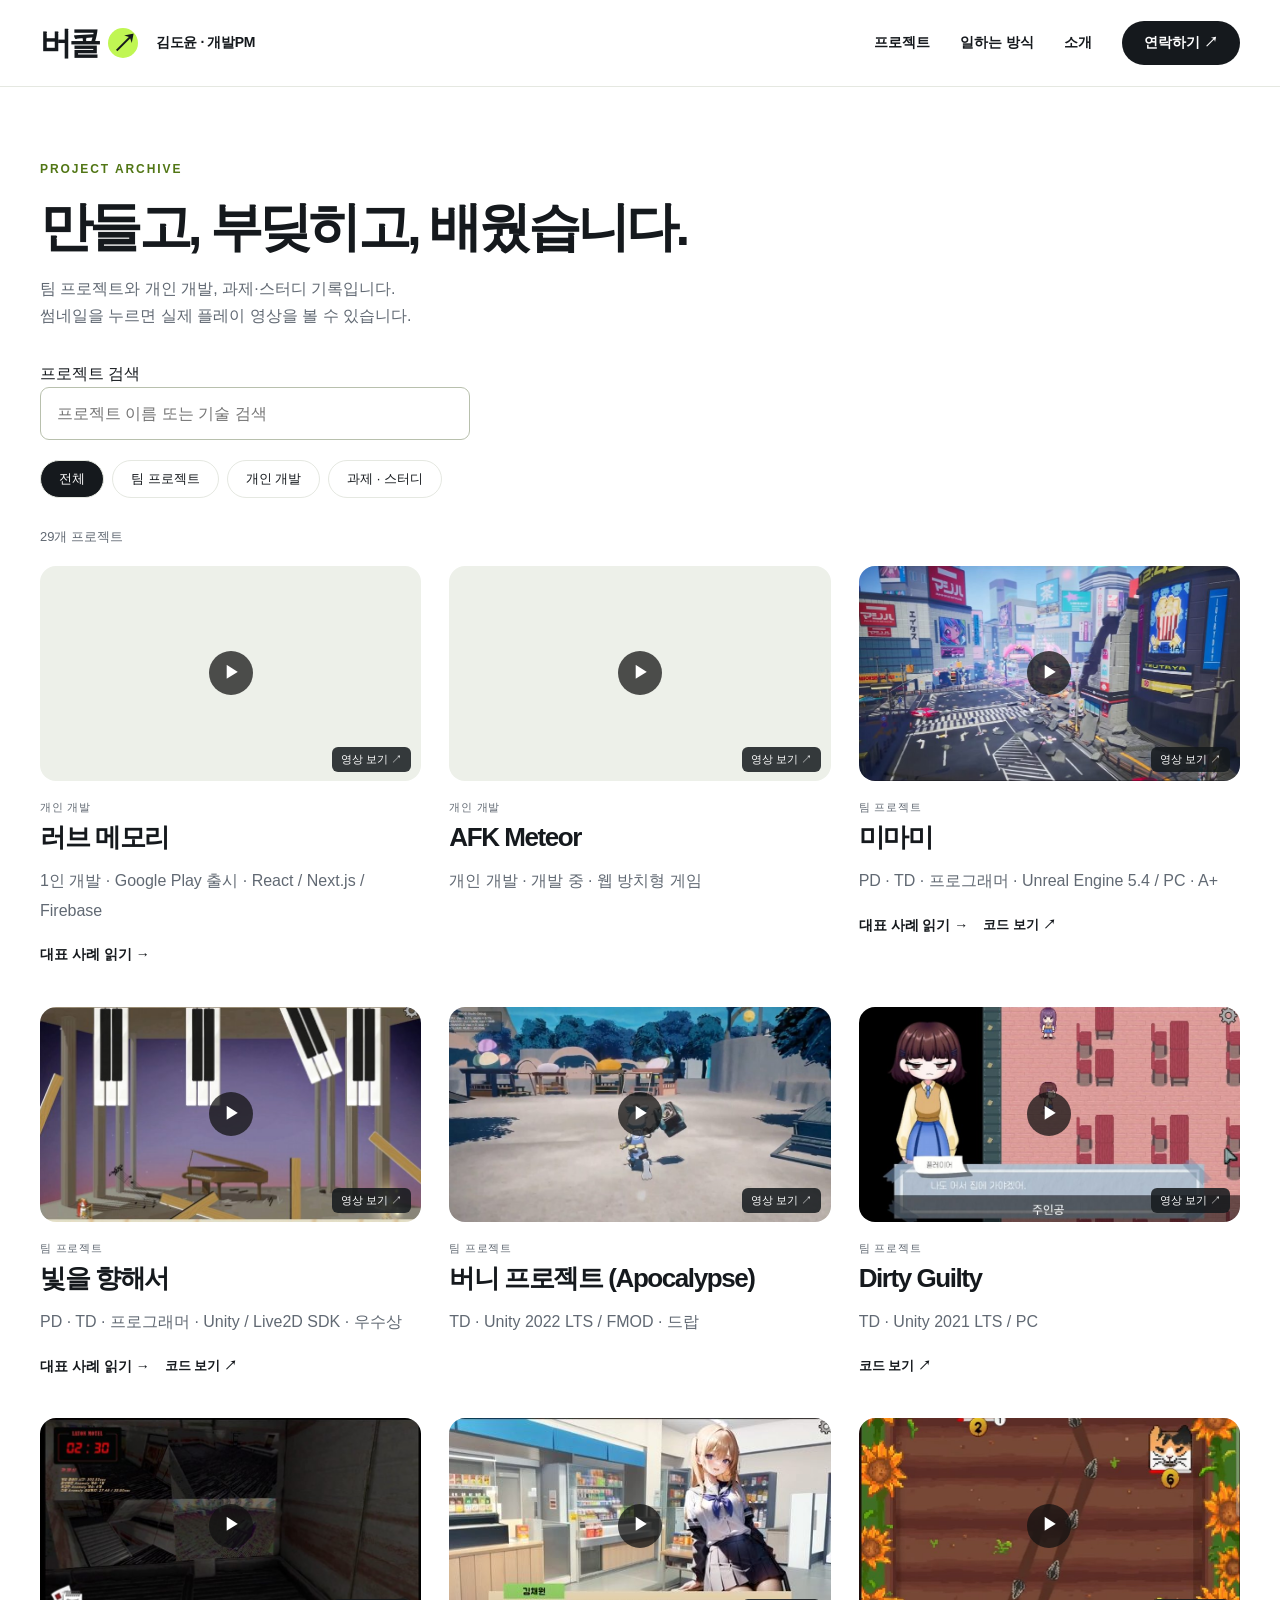
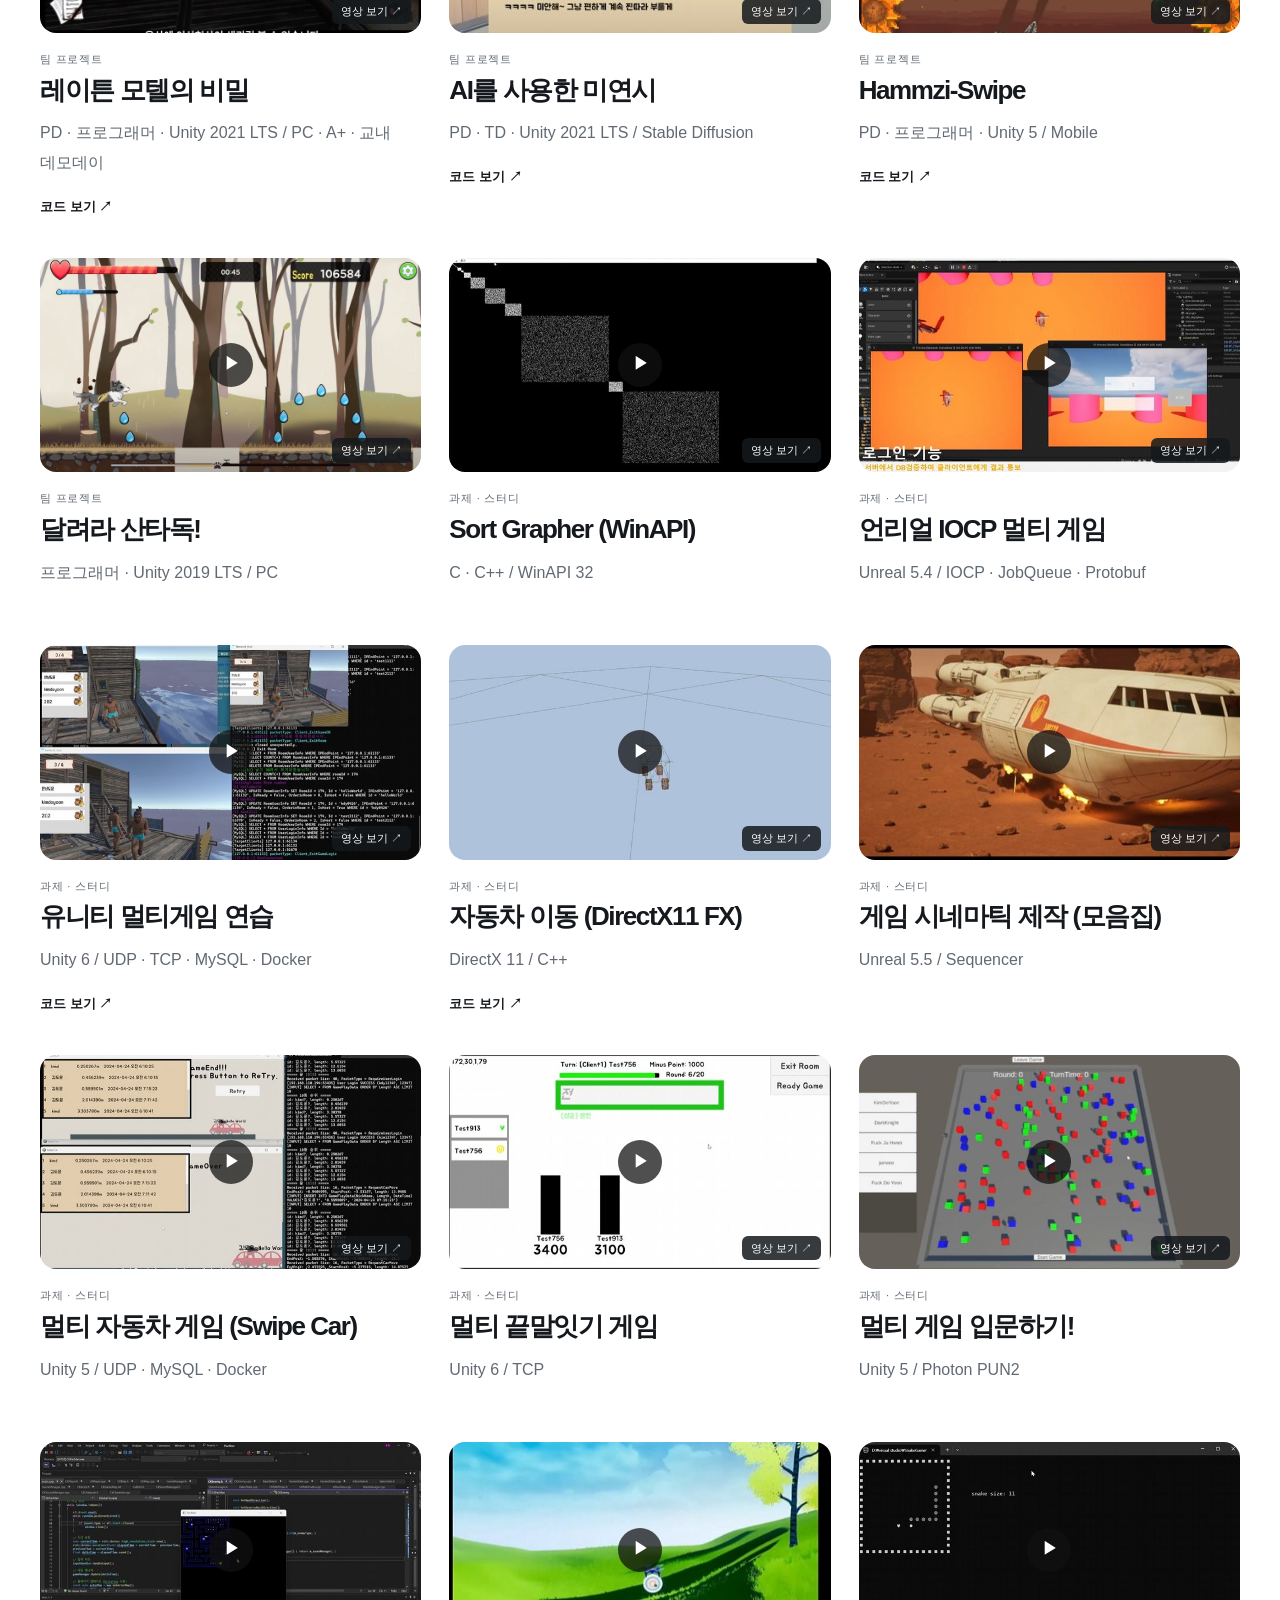
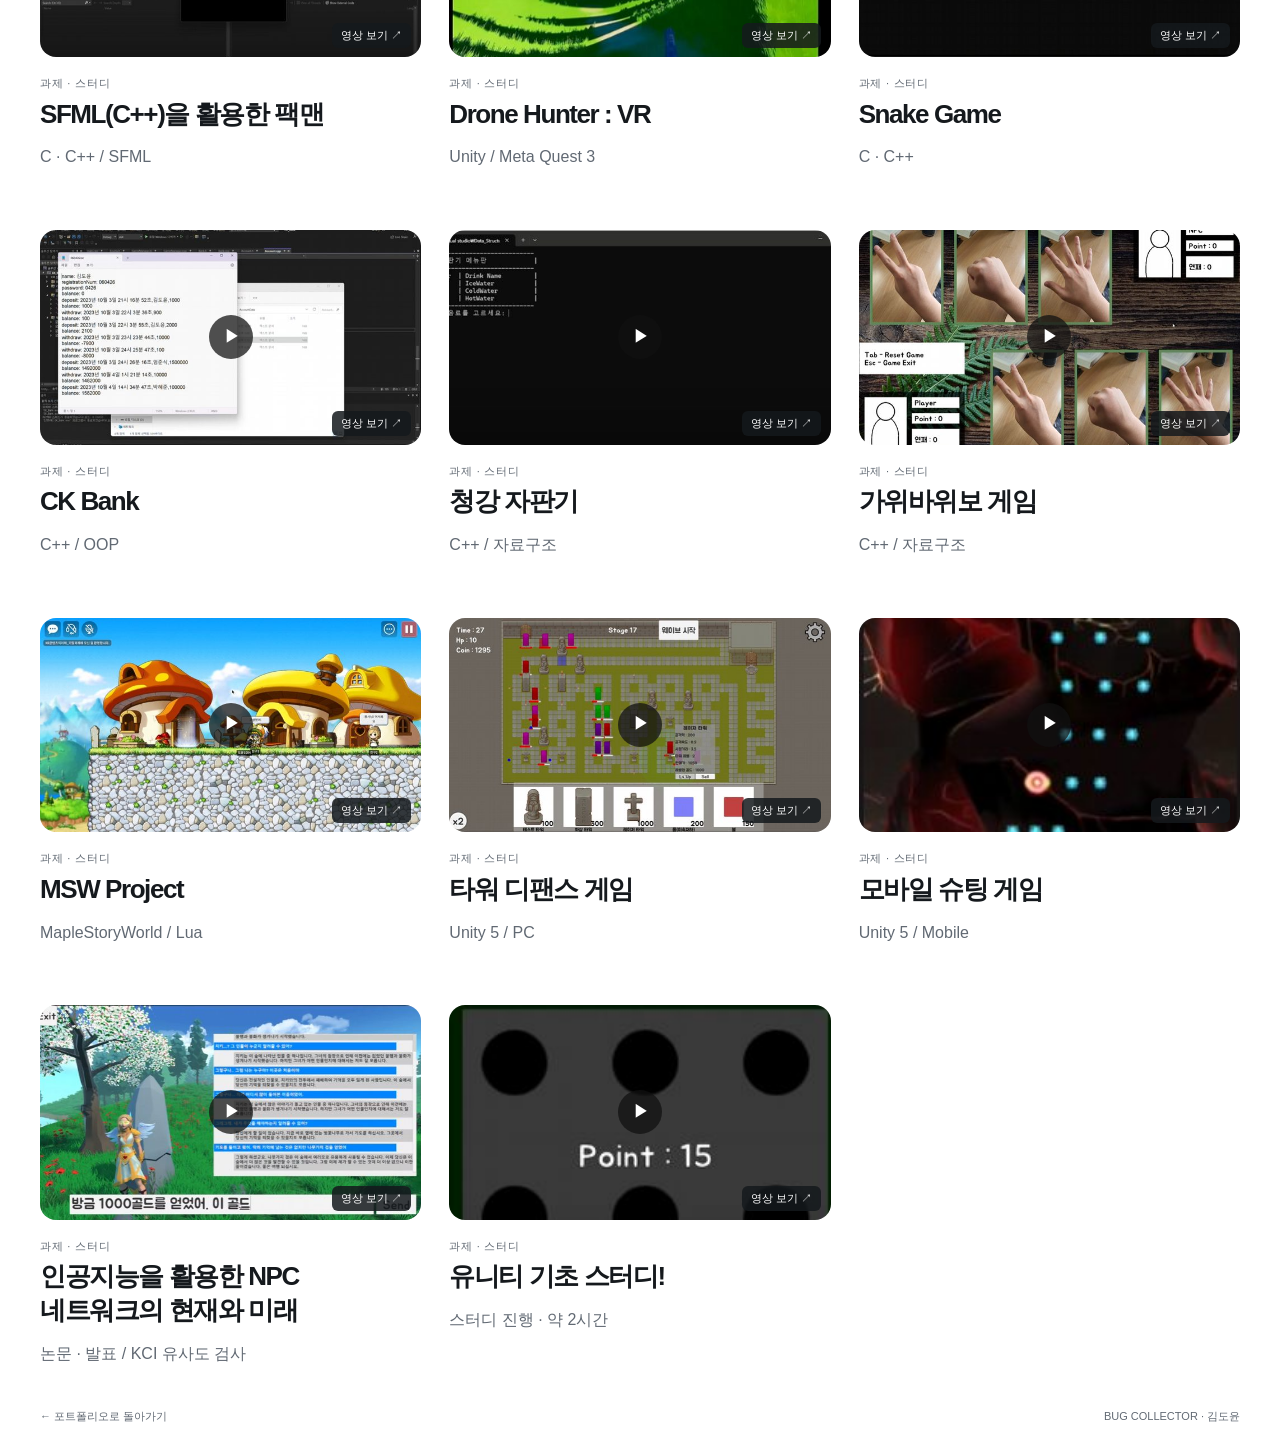
==== archive.html @ f66a4946 "Redesign portfolio with A1 briefing layout and Bug Collector branding Feature three projects with Yo" ====
<!doctype html><html lang="ko"><head><meta charset="utf-8"><meta name="viewport" content="width=device-width,initial-scale=1"><title>프로젝트 아카이브 | 김도윤 · 버콜</title><meta name="description" content="직접 개발하는 PM 김도윤. 러브 메모리 출시, 미마미 16인 협업, 빛을 향해서 게임잼 수상까지."><meta name="theme-color" content="#c0f653"><meta property="og:title" content="김도윤 · 개발PM | 버그 콜렉터"><meta property="og:image" content="https://kevin04261004.github.io/Portfolio/assets/img/brand/bug-collector.png"><link rel="stylesheet" href="assets/css/portfolio.css"><script src="assets/js/portfolio.js" defer></script></head><body>
<a class="skip" href="#main">본문으로 바로가기</a>
<header class="header"><div class="header-inner"><a class="brand" href="index.html">버콜<span class="brand-dot" aria-hidden="true">↗</span><span class="brand-name">김도윤 · 개발PM</span></a><nav aria-label="주요 메뉴"><a href="index.html#projects">프로젝트</a><a href="index.html#approach">일하는 방식</a><a href="index.html#about">소개</a><a class="nav-contact" href="index.html#contact">연락하기 ↗</a></nav></div></header>
<main class="container" id="main"><section class="archive-hero"><p class="eyebrow">PROJECT ARCHIVE</p><h1>만들고, 부딪히고, 배웠습니다.</h1><p>팀 프로젝트와 개인 개발, 과제·스터디 기록입니다.<br>썸네일을 누르면 실제 플레이 영상을 볼 수 있습니다.</p></section><label for="archive-search">프로젝트 검색</label><br><input class="archive-search" id="archive-search" type="search" placeholder="프로젝트 이름 또는 기술 검색"><div class="filter-bar" aria-label="프로젝트 분류"><button data-filter="all" aria-pressed="true">전체</button><button data-filter="team" aria-pressed="false">팀 프로젝트</button><button data-filter="solo" aria-pressed="false">개인 개발</button><button data-filter="study" aria-pressed="false">과제 · 스터디</button></div><p class="archive-count" id="archive-count" role="status"></p><div class="project-grid archive-grid"><article class="project" data-project data-category="solo"><a class="video-preview" href="https://www.youtube.com/watch?v=WIhtwNLPAaQ" data-video="WIhtwNLPAaQ" data-start="0" data-title="러브 메모리 영상" target="_blank" rel="noopener"><img loading="lazy" src="https://i.ytimg.com/vi/WIhtwNLPAaQ/maxresdefault.jpg" data-thumb="WIhtwNLPAaQ" data-fallback="" alt="러브 메모리 유튜브 썸네일 — 클릭하여 영상 보기" width="1280" height="720"><span class="play" aria-hidden="true">▶</span><span class="watch">영상 보기 ↗</span></a><p class="project-meta">개인 개발</p><h3>러브 메모리</h3><p class="project-summary">1인 개발 · Google Play 출시 · React / Next.js / Firebase</p><div class="case-links"><a class="text-link" href="index.html#love-memory">대표 사례 읽기 →</a></div></article>
<article class="project" data-project data-category="solo"><a class="video-preview" href="https://www.youtube.com/watch?v=PETrRqrZuAQ" data-video="PETrRqrZuAQ" data-start="0" data-title="AFK Meteor 영상" target="_blank" rel="noopener"><img loading="lazy" src="https://i.ytimg.com/vi/PETrRqrZuAQ/maxresdefault.jpg" data-thumb="PETrRqrZuAQ" data-fallback="" alt="AFK Meteor 유튜브 썸네일 — 클릭하여 영상 보기" width="1280" height="720"><span class="play" aria-hidden="true">▶</span><span class="watch">영상 보기 ↗</span></a><p class="project-meta">개인 개발</p><h3>AFK Meteor</h3><p class="project-summary">개인 개발 · 개발 중 · 웹 방치형 게임</p><div class="case-links"></div></article>
<article class="project" data-project data-category="team"><a class="video-preview" href="https://www.youtube.com/watch?v=m4Nka0iVqvw&amp;t=329s" data-video="m4Nka0iVqvw" data-start="329" data-title="미마미 영상" target="_blank" rel="noopener"><img loading="lazy" src="https://i.ytimg.com/vi/m4Nka0iVqvw/maxresdefault.jpg" data-thumb="m4Nka0iVqvw" data-fallback="assets/img/project/mimami.jpg" alt="미마미 유튜브 썸네일 — 클릭하여 영상 보기" width="1280" height="720"><span class="play" aria-hidden="true">▶</span><span class="watch">영상 보기 ↗</span></a><p class="project-meta">팀 프로젝트</p><h3>미마미</h3><p class="project-summary">PD · TD · 프로그래머 · Unreal Engine 5.4 / PC · A+</p><div class="case-links"><a class="text-link" href="index.html#pr-mimami">대표 사례 읽기 →</a><a href="https://github.com/Kevin04261004/2-2_Team16" target="_blank" rel="noopener">코드 보기 ↗</a></div></article>
<article class="project" data-project data-category="team"><a class="video-preview" href="https://www.youtube.com/watch?v=gHCZj0rF1ME" data-video="gHCZj0rF1ME" data-start="0" data-title="빛을 향해서 영상" target="_blank" rel="noopener"><img loading="lazy" src="https://i.ytimg.com/vi/gHCZj0rF1ME/maxresdefault.jpg" data-thumb="gHCZj0rF1ME" data-fallback="assets/img/project/jam.jpg" alt="빛을 향해서 유튜브 썸네일 — 클릭하여 영상 보기" width="1280" height="720"><span class="play" aria-hidden="true">▶</span><span class="watch">영상 보기 ↗</span></a><p class="project-meta">팀 프로젝트</p><h3>빛을 향해서</h3><p class="project-summary">PD · TD · 프로그래머 · Unity / Live2D SDK · 우수상</p><div class="case-links"><a class="text-link" href="index.html#pr-jam">대표 사례 읽기 →</a><a href="https://github.com/Kevin04261004/UnityGameJam" target="_blank" rel="noopener">코드 보기 ↗</a></div></article>
<article class="project" data-project data-category="team"><a class="video-preview" href="https://www.youtube.com/watch?v=OkbLJylW4Js" data-video="OkbLJylW4Js" data-start="0" data-title="버니 프로젝트 (Apocalypse) 영상" target="_blank" rel="noopener"><img loading="lazy" src="https://i.ytimg.com/vi/OkbLJylW4Js/maxresdefault.jpg" data-thumb="OkbLJylW4Js" data-fallback="assets/img/project/bunny.jpg" alt="버니 프로젝트 (Apocalypse) 유튜브 썸네일 — 클릭하여 영상 보기" width="1280" height="720"><span class="play" aria-hidden="true">▶</span><span class="watch">영상 보기 ↗</span></a><p class="project-meta">팀 프로젝트</p><h3>버니 프로젝트 (Apocalypse)</h3><p class="project-summary">TD · Unity 2022 LTS / FMOD · 드랍</p><div class="case-links"></div></article>
<article class="project" data-project data-category="team"><a class="video-preview" href="https://www.youtube.com/watch?v=yHMLPyDOVHo&amp;t=110s" data-video="yHMLPyDOVHo" data-start="110" data-title="Dirty Guilty 영상" target="_blank" rel="noopener"><img loading="lazy" src="https://i.ytimg.com/vi/yHMLPyDOVHo/maxresdefault.jpg" data-thumb="yHMLPyDOVHo" data-fallback="assets/img/project/dirty.jpg" alt="Dirty Guilty 유튜브 썸네일 — 클릭하여 영상 보기" width="1280" height="720"><span class="play" aria-hidden="true">▶</span><span class="watch">영상 보기 ↗</span></a><p class="project-meta">팀 프로젝트</p><h3>Dirty Guilty</h3><p class="project-summary">TD · Unity 2021 LTS / PC</p><div class="case-links"><a href="https://github.com/Kevin04261004/HanEarl_Project" target="_blank" rel="noopener">코드 보기 ↗</a></div></article>
<article class="project" data-project data-category="team"><a class="video-preview" href="https://www.youtube.com/watch?v=YPM-Mq_N6Gc&amp;t=8s" data-video="YPM-Mq_N6Gc" data-start="8" data-title="레이튼 모텔의 비밀 영상" target="_blank" rel="noopener"><img loading="lazy" src="https://i.ytimg.com/vi/YPM-Mq_N6Gc/maxresdefault.jpg" data-thumb="YPM-Mq_N6Gc" data-fallback="assets/img/project/horror.jpg" alt="레이튼 모텔의 비밀 유튜브 썸네일 — 클릭하여 영상 보기" width="1280" height="720"><span class="play" aria-hidden="true">▶</span><span class="watch">영상 보기 ↗</span></a><p class="project-meta">팀 프로젝트</p><h3>레이튼 모텔의 비밀</h3><p class="project-summary">PD · 프로그래머 · Unity 2021 LTS / PC · A+ · 교내 데모데이</p><div class="case-links"><a href="https://github.com/Kevin04261004/SingleGame" target="_blank" rel="noopener">코드 보기 ↗</a></div></article>
<article class="project" data-project data-category="team"><a class="video-preview" href="https://www.youtube.com/watch?v=I3GUWCWDo0I" data-video="I3GUWCWDo0I" data-start="0" data-title="AI를 사용한 미연시 영상" target="_blank" rel="noopener"><img loading="lazy" src="https://i.ytimg.com/vi/I3GUWCWDo0I/maxresdefault.jpg" data-thumb="I3GUWCWDo0I" data-fallback="assets/img/project/ai.jpg" alt="AI를 사용한 미연시 유튜브 썸네일 — 클릭하여 영상 보기" width="1280" height="720"><span class="play" aria-hidden="true">▶</span><span class="watch">영상 보기 ↗</span></a><p class="project-meta">팀 프로젝트</p><h3>AI를 사용한 미연시</h3><p class="project-summary">PD · TD · Unity 2021 LTS / Stable Diffusion</p><div class="case-links"><a href="https://github.com/Kevin04261004/AI_Visual_Novel" target="_blank" rel="noopener">코드 보기 ↗</a></div></article>
<article class="project" data-project data-category="team"><a class="video-preview" href="https://www.youtube.com/watch?v=K7eGIhjWkEU" data-video="K7eGIhjWkEU" data-start="0" data-title="Hammzi-Swipe 영상" target="_blank" rel="noopener"><img loading="lazy" src="https://i.ytimg.com/vi/K7eGIhjWkEU/maxresdefault.jpg" data-thumb="K7eGIhjWkEU" data-fallback="assets/img/project/tutorial.jpg" alt="Hammzi-Swipe 유튜브 썸네일 — 클릭하여 영상 보기" width="1280" height="720"><span class="play" aria-hidden="true">▶</span><span class="watch">영상 보기 ↗</span></a><p class="project-meta">팀 프로젝트</p><h3>Hammzi-Swipe</h3><p class="project-summary">PD · 프로그래머 · Unity 5 / Mobile</p><div class="case-links"><a href="https://github.com/Kevin04261004/2023_April_GameJam" target="_blank" rel="noopener">코드 보기 ↗</a></div></article>
<article class="project" data-project data-category="team"><a class="video-preview" href="https://www.youtube.com/watch?v=zyVXedbCBdY" data-video="zyVXedbCBdY" data-start="0" data-title="달려라 산타독! 영상" target="_blank" rel="noopener"><img loading="lazy" src="https://i.ytimg.com/vi/zyVXedbCBdY/maxresdefault.jpg" data-thumb="zyVXedbCBdY" data-fallback="assets/img/project/welcome.jpg" alt="달려라 산타독! 유튜브 썸네일 — 클릭하여 영상 보기" width="1280" height="720"><span class="play" aria-hidden="true">▶</span><span class="watch">영상 보기 ↗</span></a><p class="project-meta">팀 프로젝트</p><h3>달려라 산타독!</h3><p class="project-summary">프로그래머 · Unity 2019 LTS / PC</p><div class="case-links"></div></article>
<article class="project" data-project data-category="study"><a class="video-preview" href="https://www.youtube.com/watch?v=mXYi02y6b4M" data-video="mXYi02y6b4M" data-start="0" data-title="Sort Grapher (WinAPI) 영상" target="_blank" rel="noopener"><img loading="lazy" src="https://i.ytimg.com/vi/mXYi02y6b4M/maxresdefault.jpg" data-thumb="mXYi02y6b4M" data-fallback="assets/img/solo/sort-grapher.jpg" alt="Sort Grapher (WinAPI) 유튜브 썸네일 — 클릭하여 영상 보기" width="1280" height="720"><span class="play" aria-hidden="true">▶</span><span class="watch">영상 보기 ↗</span></a><p class="project-meta">과제 · 스터디</p><h3>Sort Grapher (WinAPI)</h3><p class="project-summary">C · C++ / WinAPI 32</p><div class="case-links"></div></article>
<article class="project" data-project data-category="study"><a class="video-preview" href="https://www.youtube.com/watch?v=mthlYz6apw0" data-video="mthlYz6apw0" data-start="0" data-title="언리얼 IOCP 멀티 게임 영상" target="_blank" rel="noopener"><img loading="lazy" src="https://i.ytimg.com/vi/mthlYz6apw0/maxresdefault.jpg" data-thumb="mthlYz6apw0" data-fallback="assets/img/solo/unreal-iocp.jpg" alt="언리얼 IOCP 멀티 게임 유튜브 썸네일 — 클릭하여 영상 보기" width="1280" height="720"><span class="play" aria-hidden="true">▶</span><span class="watch">영상 보기 ↗</span></a><p class="project-meta">과제 · 스터디</p><h3>언리얼 IOCP 멀티 게임</h3><p class="project-summary">Unreal 5.4 / IOCP · JobQueue · Protobuf</p><div class="case-links"></div></article>
<article class="project" data-project data-category="study"><a class="video-preview" href="https://www.youtube.com/watch?v=tNlxN5e5zfk&amp;t=65" data-video="tNlxN5e5zfk" data-start="65" data-title="유니티 멀티게임 연습 영상" target="_blank" rel="noopener"><img loading="lazy" src="https://i.ytimg.com/vi/tNlxN5e5zfk/maxresdefault.jpg" data-thumb="tNlxN5e5zfk" data-fallback="assets/img/solo/unity-multi-practice.jpg" alt="유니티 멀티게임 연습 유튜브 썸네일 — 클릭하여 영상 보기" width="1280" height="720"><span class="play" aria-hidden="true">▶</span><span class="watch">영상 보기 ↗</span></a><p class="project-meta">과제 · 스터디</p><h3>유니티 멀티게임 연습</h3><p class="project-summary">Unity 6 / UDP · TCP · MySQL · Docker</p><div class="case-links"><a href="https://github.com/Kevin04261004/network_final" target="_blank" rel="noopener">코드 보기 ↗</a></div></article>
<article class="project" data-project data-category="study"><a class="video-preview" href="https://www.youtube.com/watch?v=oTNETUWRGvU" data-video="oTNETUWRGvU" data-start="0" data-title="자동차 이동 (DirectX11 FX) 영상" target="_blank" rel="noopener"><img loading="lazy" src="https://i.ytimg.com/vi/oTNETUWRGvU/maxresdefault.jpg" data-thumb="oTNETUWRGvU" data-fallback="assets/img/solo/dx11-car.jpg" alt="자동차 이동 (DirectX11 FX) 유튜브 썸네일 — 클릭하여 영상 보기" width="1280" height="720"><span class="play" aria-hidden="true">▶</span><span class="watch">영상 보기 ↗</span></a><p class="project-meta">과제 · 스터디</p><h3>자동차 이동 (DirectX11 FX)</h3><p class="project-summary">DirectX 11 / C++</p><div class="case-links"><a href="https://github.com/Kevin04261004/DirectX11Study" target="_blank" rel="noopener">코드 보기 ↗</a></div></article>
<article class="project" data-project data-category="study"><a class="video-preview" href="https://www.youtube.com/watch?v=hTDdtHfg0Es" data-video="hTDdtHfg0Es" data-start="0" data-title="게임 시네마틱 제작 (모음집) 영상" target="_blank" rel="noopener"><img loading="lazy" src="https://i.ytimg.com/vi/hTDdtHfg0Es/maxresdefault.jpg" data-thumb="hTDdtHfg0Es" data-fallback="assets/img/solo/cinematics.jpg" alt="게임 시네마틱 제작 (모음집) 유튜브 썸네일 — 클릭하여 영상 보기" width="1280" height="720"><span class="play" aria-hidden="true">▶</span><span class="watch">영상 보기 ↗</span></a><p class="project-meta">과제 · 스터디</p><h3>게임 시네마틱 제작 (모음집)</h3><p class="project-summary">Unreal 5.5 / Sequencer</p><div class="case-links"></div></article>
<article class="project" data-project data-category="study"><a class="video-preview" href="https://www.youtube.com/watch?v=AafhnPcF1nA&amp;t=19s" data-video="AafhnPcF1nA" data-start="19" data-title="멀티 자동차 게임 (Swipe Car) 영상" target="_blank" rel="noopener"><img loading="lazy" src="https://i.ytimg.com/vi/AafhnPcF1nA/maxresdefault.jpg" data-thumb="AafhnPcF1nA" data-fallback="assets/img/solo/swipe-car.jpg" alt="멀티 자동차 게임 (Swipe Car) 유튜브 썸네일 — 클릭하여 영상 보기" width="1280" height="720"><span class="play" aria-hidden="true">▶</span><span class="watch">영상 보기 ↗</span></a><p class="project-meta">과제 · 스터디</p><h3>멀티 자동차 게임 (Swipe Car)</h3><p class="project-summary">Unity 5 / UDP · MySQL · Docker</p><div class="case-links"></div></article>
<article class="project" data-project data-category="study"><a class="video-preview" href="https://www.youtube.com/watch?v=xzU4uJq0PPw" data-video="xzU4uJq0PPw" data-start="0" data-title="멀티 끝말잇기 게임 영상" target="_blank" rel="noopener"><img loading="lazy" src="https://i.ytimg.com/vi/xzU4uJq0PPw/maxresdefault.jpg" data-thumb="xzU4uJq0PPw" data-fallback="assets/img/solo/word-chain.jpg" alt="멀티 끝말잇기 게임 유튜브 썸네일 — 클릭하여 영상 보기" width="1280" height="720"><span class="play" aria-hidden="true">▶</span><span class="watch">영상 보기 ↗</span></a><p class="project-meta">과제 · 스터디</p><h3>멀티 끝말잇기 게임</h3><p class="project-summary">Unity 6 / TCP</p><div class="case-links"></div></article>
<article class="project" data-project data-category="study"><a class="video-preview" href="https://www.youtube.com/watch?v=nLxbhIZMTjk" data-video="nLxbhIZMTjk" data-start="0" data-title="멀티 게임 입문하기! 영상" target="_blank" rel="noopener"><img loading="lazy" src="https://i.ytimg.com/vi/nLxbhIZMTjk/maxresdefault.jpg" data-thumb="nLxbhIZMTjk" data-fallback="assets/img/solo/multi-intro.jpg" alt="멀티 게임 입문하기! 유튜브 썸네일 — 클릭하여 영상 보기" width="1280" height="720"><span class="play" aria-hidden="true">▶</span><span class="watch">영상 보기 ↗</span></a><p class="project-meta">과제 · 스터디</p><h3>멀티 게임 입문하기!</h3><p class="project-summary">Unity 5 / Photon PUN2</p><div class="case-links"></div></article>
<article class="project" data-project data-category="study"><a class="video-preview" href="https://www.youtube.com/watch?v=KGKYbO35mvg" data-video="KGKYbO35mvg" data-start="0" data-title="SFML(C++)을 활용한 팩맨 영상" target="_blank" rel="noopener"><img loading="lazy" src="https://i.ytimg.com/vi/KGKYbO35mvg/maxresdefault.jpg" data-thumb="KGKYbO35mvg" data-fallback="assets/img/solo/sfml-pacman.jpg" alt="SFML(C++)을 활용한 팩맨 유튜브 썸네일 — 클릭하여 영상 보기" width="1280" height="720"><span class="play" aria-hidden="true">▶</span><span class="watch">영상 보기 ↗</span></a><p class="project-meta">과제 · 스터디</p><h3>SFML(C++)을 활용한 팩맨</h3><p class="project-summary">C · C++ / SFML</p><div class="case-links"></div></article>
<article class="project" data-project data-category="study"><a class="video-preview" href="https://www.youtube.com/watch?v=dpLbemGFVuM&amp;t=9s" data-video="dpLbemGFVuM" data-start="9" data-title="Drone Hunter : VR 영상" target="_blank" rel="noopener"><img loading="lazy" src="https://i.ytimg.com/vi/dpLbemGFVuM/maxresdefault.jpg" data-thumb="dpLbemGFVuM" data-fallback="assets/img/solo/drone-hunter-vr.jpg" alt="Drone Hunter : VR 유튜브 썸네일 — 클릭하여 영상 보기" width="1280" height="720"><span class="play" aria-hidden="true">▶</span><span class="watch">영상 보기 ↗</span></a><p class="project-meta">과제 · 스터디</p><h3>Drone Hunter : VR</h3><p class="project-summary">Unity / Meta Quest 3</p><div class="case-links"></div></article>
<article class="project" data-project data-category="study"><a class="video-preview" href="https://www.youtube.com/watch?v=VEbyM6-MCN8" data-video="VEbyM6-MCN8" data-start="0" data-title="Snake Game 영상" target="_blank" rel="noopener"><img loading="lazy" src="https://i.ytimg.com/vi/VEbyM6-MCN8/maxresdefault.jpg" data-thumb="VEbyM6-MCN8" data-fallback="assets/img/solo/snake.jpg" alt="Snake Game 유튜브 썸네일 — 클릭하여 영상 보기" width="1280" height="720"><span class="play" aria-hidden="true">▶</span><span class="watch">영상 보기 ↗</span></a><p class="project-meta">과제 · 스터디</p><h3>Snake Game</h3><p class="project-summary">C · C++</p><div class="case-links"></div></article>
<article class="project" data-project data-category="study"><a class="video-preview" href="https://www.youtube.com/watch?v=BjAkx_YjdaM" data-video="BjAkx_YjdaM" data-start="0" data-title="CK Bank 영상" target="_blank" rel="noopener"><img loading="lazy" src="https://i.ytimg.com/vi/BjAkx_YjdaM/maxresdefault.jpg" data-thumb="BjAkx_YjdaM" data-fallback="assets/img/solo/ck-bank.jpg" alt="CK Bank 유튜브 썸네일 — 클릭하여 영상 보기" width="1280" height="720"><span class="play" aria-hidden="true">▶</span><span class="watch">영상 보기 ↗</span></a><p class="project-meta">과제 · 스터디</p><h3>CK Bank</h3><p class="project-summary">C++ / OOP</p><div class="case-links"></div></article>
<article class="project" data-project data-category="study"><a class="video-preview" href="https://www.youtube.com/watch?v=XcAeNlNNwFY" data-video="XcAeNlNNwFY" data-start="0" data-title="청강 자판기 영상" target="_blank" rel="noopener"><img loading="lazy" src="https://i.ytimg.com/vi/XcAeNlNNwFY/maxresdefault.jpg" data-thumb="XcAeNlNNwFY" data-fallback="assets/img/solo/vending-machine.jpg" alt="청강 자판기 유튜브 썸네일 — 클릭하여 영상 보기" width="1280" height="720"><span class="play" aria-hidden="true">▶</span><span class="watch">영상 보기 ↗</span></a><p class="project-meta">과제 · 스터디</p><h3>청강 자판기</h3><p class="project-summary">C++ / 자료구조</p><div class="case-links"></div></article>
<article class="project" data-project data-category="study"><a class="video-preview" href="https://www.youtube.com/watch?v=YXQLgiVv_ns" data-video="YXQLgiVv_ns" data-start="0" data-title="가위바위보 게임 영상" target="_blank" rel="noopener"><img loading="lazy" src="https://i.ytimg.com/vi/YXQLgiVv_ns/maxresdefault.jpg" data-thumb="YXQLgiVv_ns" data-fallback="assets/img/solo/rps.jpg" alt="가위바위보 게임 유튜브 썸네일 — 클릭하여 영상 보기" width="1280" height="720"><span class="play" aria-hidden="true">▶</span><span class="watch">영상 보기 ↗</span></a><p class="project-meta">과제 · 스터디</p><h3>가위바위보 게임</h3><p class="project-summary">C++ / 자료구조</p><div class="case-links"></div></article>
<article class="project" data-project data-category="study"><a class="video-preview" href="https://www.youtube.com/watch?v=D_cSlYmh8VA&amp;t=41s" data-video="D_cSlYmh8VA" data-start="41" data-title="MSW Project 영상" target="_blank" rel="noopener"><img loading="lazy" src="https://i.ytimg.com/vi/D_cSlYmh8VA/maxresdefault.jpg" data-thumb="D_cSlYmh8VA" data-fallback="assets/img/solo/msw.jpg" alt="MSW Project 유튜브 썸네일 — 클릭하여 영상 보기" width="1280" height="720"><span class="play" aria-hidden="true">▶</span><span class="watch">영상 보기 ↗</span></a><p class="project-meta">과제 · 스터디</p><h3>MSW Project</h3><p class="project-summary">MapleStoryWorld / Lua</p><div class="case-links"></div></article>
<article class="project" data-project data-category="study"><a class="video-preview" href="https://www.youtube.com/watch?v=aPhMjhOIOtw" data-video="aPhMjhOIOtw" data-start="0" data-title="타워 디팬스 게임 영상" target="_blank" rel="noopener"><img loading="lazy" src="https://i.ytimg.com/vi/aPhMjhOIOtw/maxresdefault.jpg" data-thumb="aPhMjhOIOtw" data-fallback="assets/img/solo/tower-defense.jpg" alt="타워 디팬스 게임 유튜브 썸네일 — 클릭하여 영상 보기" width="1280" height="720"><span class="play" aria-hidden="true">▶</span><span class="watch">영상 보기 ↗</span></a><p class="project-meta">과제 · 스터디</p><h3>타워 디팬스 게임</h3><p class="project-summary">Unity 5 / PC</p><div class="case-links"></div></article>
<article class="project" data-project data-category="study"><a class="video-preview" href="https://www.youtube.com/watch?v=oXFxrSt-D8g" data-video="oXFxrSt-D8g" data-start="0" data-title="모바일 슈팅 게임 영상" target="_blank" rel="noopener"><img loading="lazy" src="https://i.ytimg.com/vi/oXFxrSt-D8g/maxresdefault.jpg" data-thumb="oXFxrSt-D8g" data-fallback="assets/img/solo/mobile-shooter.jpg" alt="모바일 슈팅 게임 유튜브 썸네일 — 클릭하여 영상 보기" width="1280" height="720"><span class="play" aria-hidden="true">▶</span><span class="watch">영상 보기 ↗</span></a><p class="project-meta">과제 · 스터디</p><h3>모바일 슈팅 게임</h3><p class="project-summary">Unity 5 / Mobile</p><div class="case-links"></div></article>
<article class="project" data-project data-category="study"><a class="video-preview" href="https://www.youtube.com/watch?v=0Dg4RWkcYHU&amp;t=220s" data-video="0Dg4RWkcYHU" data-start="220" data-title="인공지능을 활용한 NPC 네트워크의 현재와 미래 영상" target="_blank" rel="noopener"><img loading="lazy" src="https://i.ytimg.com/vi/0Dg4RWkcYHU/maxresdefault.jpg" data-thumb="0Dg4RWkcYHU" data-fallback="assets/img/solo/ai-npc-paper.jpg" alt="인공지능을 활용한 NPC 네트워크의 현재와 미래 유튜브 썸네일 — 클릭하여 영상 보기" width="1280" height="720"><span class="play" aria-hidden="true">▶</span><span class="watch">영상 보기 ↗</span></a><p class="project-meta">과제 · 스터디</p><h3>인공지능을 활용한 NPC 네트워크의 현재와 미래</h3><p class="project-summary">논문 · 발표 / KCI 유사도 검사</p><div class="case-links"></div></article>
<article class="project" data-project data-category="study"><a class="video-preview" href="https://www.youtube.com/watch?v=8qhBb9M79r4" data-video="8qhBb9M79r4" data-start="0" data-title="유니티 기초 스터디! 영상" target="_blank" rel="noopener"><img loading="lazy" src="https://i.ytimg.com/vi/8qhBb9M79r4/maxresdefault.jpg" data-thumb="8qhBb9M79r4" data-fallback="assets/img/solo/unity-study.jpg" alt="유니티 기초 스터디! 유튜브 썸네일 — 클릭하여 영상 보기" width="1280" height="720"><span class="play" aria-hidden="true">▶</span><span class="watch">영상 보기 ↗</span></a><p class="project-meta">과제 · 스터디</p><h3>유니티 기초 스터디!</h3><p class="project-summary">스터디 진행 · 약 2시간</p><div class="case-links"></div></article></div></main><footer class="footer container"><a href="index.html">← 포트폴리오로 돌아가기</a><span>BUG COLLECTOR · 김도윤</span></footer><dialog id="video-dialog" aria-labelledby="video-title"><div class="video-toolbar"><h2 id="video-title">프로젝트 영상</h2><button type="button" data-close aria-label="영상 닫기">닫기 ✕</button></div><div id="player"></div><p>영상이 재생되지 않나요? <a id="youtube-direct" target="_blank" rel="noopener">YouTube에서 보기 ↗</a></p></dialog></body></html>
---- assets/css/portfolio.css ----
:root{--ink:#15191d;--muted:#616973;--lime:#c0f653;--wash:#f4f6f1;--line:#e5e8e1;--radius:16px}*{box-sizing:border-box}html{scroll-behavior:smooth;scroll-padding-top:100px}body{margin:0;color:var(--ink);background:#fff;font-family:Pretendard,'Noto Sans KR',-apple-system,BlinkMacSystemFont,'Segoe UI',sans-serif;font-size:16px;line-height:1.7;word-break:keep-all}a{color:inherit;text-decoration:none}button{font:inherit;cursor:pointer;color:inherit}a,button,summary{-webkit-tap-highlight-color:transparent}a:focus-visible,button:focus-visible,summary:focus-visible{outline:3px solid #56830b;outline-offset:5px}img{max-width:100%;height:auto;display:block}h1,h2,h3,h4,p{margin:0}h1,h2,h3,h4{line-height:1.3;letter-spacing:-.055em}p{color:var(--muted)}.container{max-width:1320px;margin:auto;padding:0 40px}.header{position:sticky;top:0;background:#fffffff5;z-index:20;border-bottom:1px solid var(--line)}.header-inner{max-width:1400px;margin:auto;padding:16px 40px;display:flex;align-items:center;justify-content:space-between;gap:20px}.brand{font-size:32px;font-weight:950;letter-spacing:-.08em;display:flex;align-items:center;gap:9px;white-space:nowrap}.brand-dot{border-radius:50%;background:var(--lime);width:30px;height:30px;display:grid;place-items:center;font-size:25px;line-height:1}.brand-name{font-size:14px;font-weight:600;letter-spacing:-.025em;margin-left:9px}nav{display:flex;align-items:center;gap:30px;font-size:14px;font-weight:700}.nav-contact{background:var(--ink);color:#fff;border-radius:40px;padding:10px 22px}.hero{display:grid;grid-template-columns:1.13fr 1fr;align-items:center;min-height:450px;padding-top:24px;gap:16px}.hero-copy{position:relative;z-index:1;padding:24px 0}.eyebrow{color:#517615;font-size:12px;font-weight:750;letter-spacing:.16em;margin-bottom:14px;display:block}.hero .eyebrow{display:flex;align-items:center;gap:15px}.eyebrow span{display:inline-block;height:1px;width:40px;background:var(--lime)}h1{font-size:clamp(34px,4.15vw,58px);line-height:1.23;letter-spacing:-.07em;font-weight:900;white-space:nowrap}.underline{position:relative;isolation:isolate}.underline:after{content:'';position:absolute;bottom:3px;left:-3px;width:100%;height:11px;background:var(--lime);z-index:-1;transform:rotate(-2deg);border-radius:15px}.hero-sub{font-size:23px;color:var(--ink);margin-top:23px;font-weight:500}.hero-description{font-size:14px;line-height:1.85;margin-top:10px}.button{display:inline-flex;align-items:center;gap:28px;border-radius:40px;background:var(--ink);color:white;padding:12px 26px;font-weight:700;font-size:15px;margin-top:24px;transition:transform .2s}.button:hover{transform:translateY(-3px)}.hero-art{position:relative;isolation:isolate;display:flex;align-items:center;justify-content:center;height:435px}.hero-art img{height:415px;width:415px;object-fit:contain;position:relative}.lime-orbit{position:absolute;inset:55px 0 30px;background:radial-gradient(ellipse,#e7ffaf,#f5ffdf);border-radius:50%;transform:rotate(-13deg);z-index:-1}.art-label{position:absolute;bottom:24px;right:0;font-size:13px;font-weight:800;transform:rotate(-8deg);background:#fff;border:1px solid var(--line);border-radius:9px;padding:8px 12px}.art-label small{display:block;font-weight:500;font-size:12px}.proof-strip{display:grid;grid-template-columns:repeat(3,1fr);gap:24px;padding:26px 0 30px;border-bottom:1px solid var(--line)}.proof-strip>a{display:flex;gap:16px;align-items:center}.proof-strip>a+a{border-left:1px solid var(--line);padding-left:24px}.proof-icon{flex-shrink:0;width:54px;height:54px;border-radius:50%;background:#eafaC7;display:grid;place-items:center;font-size:24px;font-weight:800}.proof-strip strong{display:block;font-size:20px;letter-spacing:-.05em}.proof-strip div>span{display:block;color:var(--muted);font-size:13px}.section{padding-top:64px}.section-heading{display:flex;justify-content:space-between;align-items:flex-end;gap:24px}.section-heading .eyebrow{margin-bottom:9px}h2{font-size:32px}.text-link{font-size:14px;font-weight:700}.text-link:hover,.case-links a:hover,.contact-links a:hover{text-decoration:underline;text-underline-offset:5px}.section-intro{font-size:15px;margin-top:10px;margin-bottom:25px}.project-grid{display:grid;grid-template-columns:repeat(3,minmax(0,1fr));gap:28px;align-items:start}.project{min-width:0;scroll-margin-top:110px}.video-preview{position:relative;display:block;aspect-ratio:16/9;border-radius:var(--radius);overflow:hidden;background:#edf0e9;isolation:isolate}.video-preview img{width:100%;height:100%;object-fit:cover;transition:transform .25s}.video-preview:hover img{transform:scale(1.035)}.project-badge{position:absolute;left:12px;top:12px;background:#fffffff2;border-radius:25px;padding:3px 13px;font-size:12px;font-weight:750}.play{position:absolute;left:50%;top:50%;transform:translate(-50%,-50%);width:44px;height:44px;display:grid;place-items:center;border-radius:50%;background:#111b;color:white;font-size:17px;padding-left:3px}.watch{position:absolute;right:10px;bottom:9px;font-size:11px;color:#fff;background:#15191dd9;padding:3px 9px;border-radius:6px}.project-meta{font-size:11px;letter-spacing:.07em;margin:17px 0 5px}.project h3{font-size:26px}.project-one{color:var(--ink);font-size:16px;font-weight:650;margin-top:7px}.project-summary{font-size:16px;margin-top:11px;line-height:1.85;min-height:78px}.tags{display:flex;flex-wrap:wrap;gap:6px;margin:16px 0 20px}.tags span{font-size:11px;background:var(--wash);border-radius:6px;padding:4px 8px;color:#4f5846}.case{border-top:1px solid var(--line);border-bottom:1px solid var(--line)}summary{display:flex;justify-content:space-between;align-items:center;gap:16px;cursor:pointer;list-style:none;font-size:14px;font-weight:700;padding:15px 0}summary::-webkit-details-marker{display:none}summary>span:last-child{font-size:20px;transition:transform .15s}details[open]>summary>span:last-child{transform:rotate(45deg)}.case-content{padding:4px 0 24px;font-size:16px}.case-content p{margin:12px 0}.case-facts{margin:0}.case-facts>div{margin:13px 0 20px}.case-facts dt{font-size:12px;color:#527815;font-weight:800;margin-bottom:5px}.case-facts dd{margin:0;color:#4a535c;line-height:1.85}h4{font-size:16px;margin:21px 0 8px}ul{padding-left:20px;color:#4a535c}li+li{margin-top:7px}.case-links{display:flex;gap:15px;flex-wrap:wrap;margin-top:18px;font-weight:700;font-size:13px}.note{font-size:12px!important;background:var(--wash);padding:12px;border-radius:8px;line-height:1.8}.mini-timeline{display:flex;gap:5px}.mini-timeline>div{flex:1;background:#eaf5d7;border-radius:6px;padding:10px}.mini-timeline strong,.mini-timeline span{display:block;font-size:12px}.approach{margin-top:30px;border-top:1px solid var(--line)}.approach .section-heading>p{font-size:14px}.approach-grid{display:grid;grid-template-columns:repeat(3,1fr);gap:34px;margin:36px 0}.step{font-size:13px;font-weight:800;color:#517615;display:inline-block;border-bottom:2px solid var(--lime);padding-bottom:3px;margin-bottom:14px}.approach-grid h3{font-size:21px;margin-bottom:13px}.approach-grid p{font-size:15px;line-height:1.9}.evidence{background:var(--wash);padding:8px 25px;border-radius:14px;scroll-margin-top:110px}.evidence summary strong{display:block;font-size:18px}.evidence summary .eyebrow{margin:0 0 4px;font-size:10px}.evidence-body{padding:8px 0 20px;font-size:14px}.table-wrap{overflow-x:auto;margin:20px 0}table{width:100%;border-collapse:collapse;font-size:13px;text-align:left}caption{text-align:left;color:var(--muted);font-size:12px;margin-bottom:8px}td,th{border-bottom:1px solid #d8ddd1;padding:12px;vertical-align:top}thead{background:#e5eadc}tbody th{white-space:nowrap}.reflection{border-bottom:1px solid var(--line);margin-top:10px}.reflection .case-content{max-width:800px}.about{display:grid;grid-template-columns:1fr 1fr;gap:65px;margin:20px 0 32px}.about p{font-size:15px;margin:20px 0;max-width:550px}.about-panel{background:var(--wash);border-radius:16px;padding:27px 30px}.about-panel h3{font-size:20px}.about-panel dl{margin:18px 0}.about-panel dl>div{border-top:1px solid var(--line);padding:10px 0}.about-panel dt{font-size:14px;font-weight:700}.about-panel dd{margin:2px 0 0;font-size:13px;color:var(--muted)}.about-panel>a{font-size:13px;font-weight:700}.career-row{display:grid;grid-template-columns:repeat(3,1fr);gap:30px;padding:24px 0;border-top:1px solid var(--line);border-bottom:1px solid var(--line)}.career-row .eyebrow{font-size:10px;margin-bottom:9px}.career-row strong{font-size:15px}.career-row p{font-size:13px;margin-top:6px}.contact{margin:64px 0 30px;background:#edf8d9;border-radius:22px;padding:40px;display:flex;align-items:center;justify-content:space-between;gap:30px}.contact-mail{font-size:clamp(16px,2.2vw,25px);font-weight:650;display:inline-block;margin:23px 0;word-break:break-all}.contact-links{display:flex;gap:22px;flex-wrap:wrap;align-items:center;font-size:13px;font-weight:600}.contact-links button{border:0;background:transparent;padding:0;font-size:13px}.contact img{object-fit:contain;width:200px}.footer{display:flex;justify-content:space-between;font-size:11px;color:var(--muted);padding-top:20px;padding-bottom:30px}.skip{position:fixed;top:-100px;left:20px;background:var(--lime);padding:10px;z-index:100}.skip:focus{top:10px}dialog{padding:20px;border:0;border-radius:16px;width:min(960px,94vw);max-height:90vh;color:var(--ink)}dialog::backdrop{background:#101615cc}dialog h2{font-size:20px}.video-toolbar{display:flex;align-items:center;justify-content:space-between;margin-bottom:14px;gap:20px}.video-toolbar button{border:1px solid var(--line);border-radius:6px;background:white;padding:5px 10px}#player{aspect-ratio:16/9;background:#111}#player iframe{width:100%;height:100%;border:0}dialog p{font-size:13px;margin-top:12px}dialog p a{font-weight:700;text-decoration:underline}.archive-hero{padding:56px 0 30px}.archive-hero p{margin-top:16px}.archive-grid{row-gap:40px}.archive-grid .project-summary{min-height:0}.filter-bar{display:flex;gap:8px;flex-wrap:wrap;margin:20px 0 28px}.filter-bar button{background:white;border:1px solid var(--line);padding:7px 18px;border-radius:25px;font-size:13px}.filter-bar button[aria-pressed=true]{background:var(--ink);color:white}.archive-search{width:min(100%,430px);padding:12px 16px;font:inherit;border:1px solid #b8c0ad;border-radius:9px}.archive-count{font-size:13px;margin-bottom:18px}[hidden]{display:none!important}
@media(min-width:1500px){.hero{min-height:480px}.hero-art{height:460px}.hero-art img{height:440px;width:440px}}
@media(max-width:1000px){.container{padding-left:25px;padding-right:25px}.header-inner{padding:14px 25px}nav{gap:18px}.hero-art{height:350px}.hero-art img{height:330px;width:330px}.hero-sub{font-size:20px}.hero-description{font-size:13px}.proof-strip{gap:12px}.proof-strip>a+a{padding-left:12px}.proof-strip>a{gap:10px}.proof-strip strong{font-size:17px}.proof-strip div>span{font-size:12px}.proof-icon{width:44px;height:44px}.project-grid{gap:20px}.project-summary{min-height:103px}.about{gap:35px}}
@media(max-width:720px){html{scroll-padding-top:125px}.container{padding-left:22px;padding-right:22px}.header-inner{padding:10px 22px;flex-wrap:wrap;gap:8px}.brand{font-size:26px}.brand-name{font-size:12px}.brand-dot{width:25px;height:25px;font-size:20px}nav{width:100%;justify-content:space-between;gap:12px;font-size:12px}.nav-contact{padding:5px 14px}.hero{grid-template-columns:1fr;padding-top:16px;gap:0}.hero-copy{padding-bottom:0}.hero .eyebrow{font-size:10px}h1{font-size:clamp(29px,7.8vw,52px);white-space:normal}.hero-sub{font-size:20px;margin-top:21px}.hero-description{font-size:13px}.hero-description br{display:none}.button{margin-top:19px;font-size:14px}.hero-art{height:275px;margin-top:6px}.hero-art img{height:275px;width:275px}.lime-orbit{inset:25px 5% 15px}.art-label{font-size:11px;right:0;bottom:15px}.art-label small{font-size:10px}.proof-strip{grid-template-columns:1fr;gap:15px;padding:20px 0 25px}.proof-strip>a+a{padding-left:0;border:0}.proof-strip strong{font-size:17px}.proof-strip div>span{font-size:13px}.proof-icon{width:42px;height:42px;font-size:20px}.section{padding-top:40px}.section-heading{gap:10px;align-items:center}h2{font-size:27px}.section-heading .text-link{font-size:12px;white-space:nowrap}.eyebrow{font-size:10px}.section-intro{font-size:14px}.project-grid{grid-template-columns:1fr;gap:32px}.project-summary{min-height:0;font-size:15px}.project-one{font-size:17px}.project-meta{font-size:12px}.tags span{font-size:12px}.case-content{font-size:15px}summary{font-size:15px}.project h3{font-size:27px}.watch{font-size:12px}.approach .section-heading>p{display:none}.approach-grid{grid-template-columns:1fr;gap:25px;margin:25px 0}.approach-grid h3{font-size:20px}.step{margin-bottom:10px}.evidence{padding:8px 16px}.evidence summary strong{font-size:16px}.evidence-body{font-size:15px}table{min-width:560px}.about{grid-template-columns:1fr;gap:24px;margin-top:0}.about p{font-size:15px}.about-panel{padding:24px}.career-row{grid-template-columns:1fr;gap:23px}.contact{margin-top:40px;padding:25px 22px;gap:0;position:relative;overflow:hidden}.contact>div{position:relative;z-index:1}.contact img{display:none}.contact h2{font-size:27px}.contact-links{gap:18px;font-size:12px}.footer{gap:18px;font-size:10px}dialog{padding:14px}dialog h2{font-size:16px}.archive-hero{padding-top:35px}}
@media(prefers-reduced-motion:reduce){html{scroll-behavior:auto}*,*:before,*:after{transition:none!important}}
@media print{.header,nav,.button,.play,.watch,.filter-bar,.archive-search,.contact-links button,dialog,.skip{display:none!important}.container{max-width:none;padding:0}.hero{min-height:0}.hero-art{height:200px}.hero-art img{height:200px;width:200px}h1{font-size:30px}.hero-description{font-size:12px}.section{padding-top:22px}.project-grid{display:block}.project{break-inside:avoid;margin-bottom:22px}.video-preview{max-width:300px}.case-content{font-size:11px}.section-heading h2{font-size:24px}.proof-strip{padding:15px 0}.proof-strip strong{font-size:14px}.about,.career-row,.approach-grid{gap:18px}.contact{margin:25px 0;padding:20px}body{font-size:12px}.note{font-size:10px!important}details>summary{font-size:14px}a[href^='http']:after{content:' ↗';font-size:9px}.video-preview:after{content:attr(href)!important;position:absolute;bottom:0;background:white;font-size:8px}.tags{margin:10px 0}.project-summary{min-height:0}.footer{padding-top:10px}@page{size:A4;margin:14mm}}
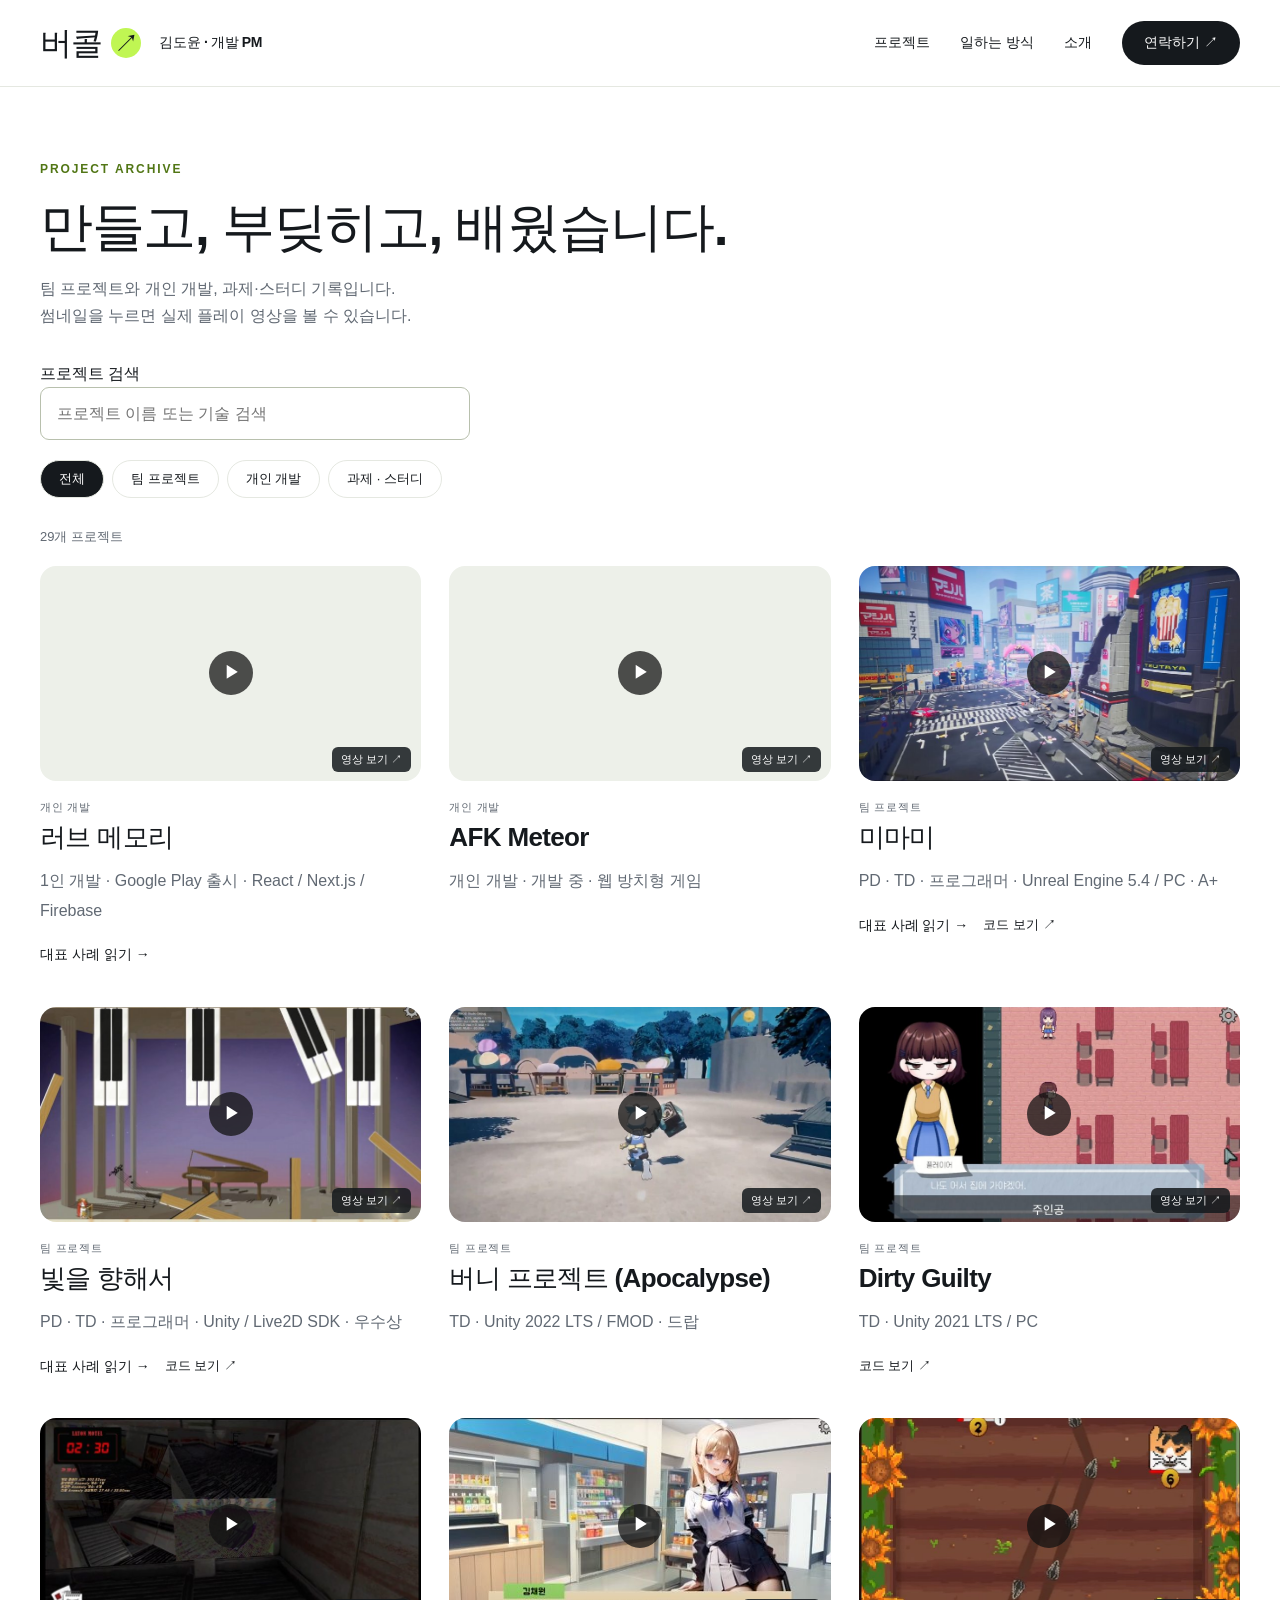
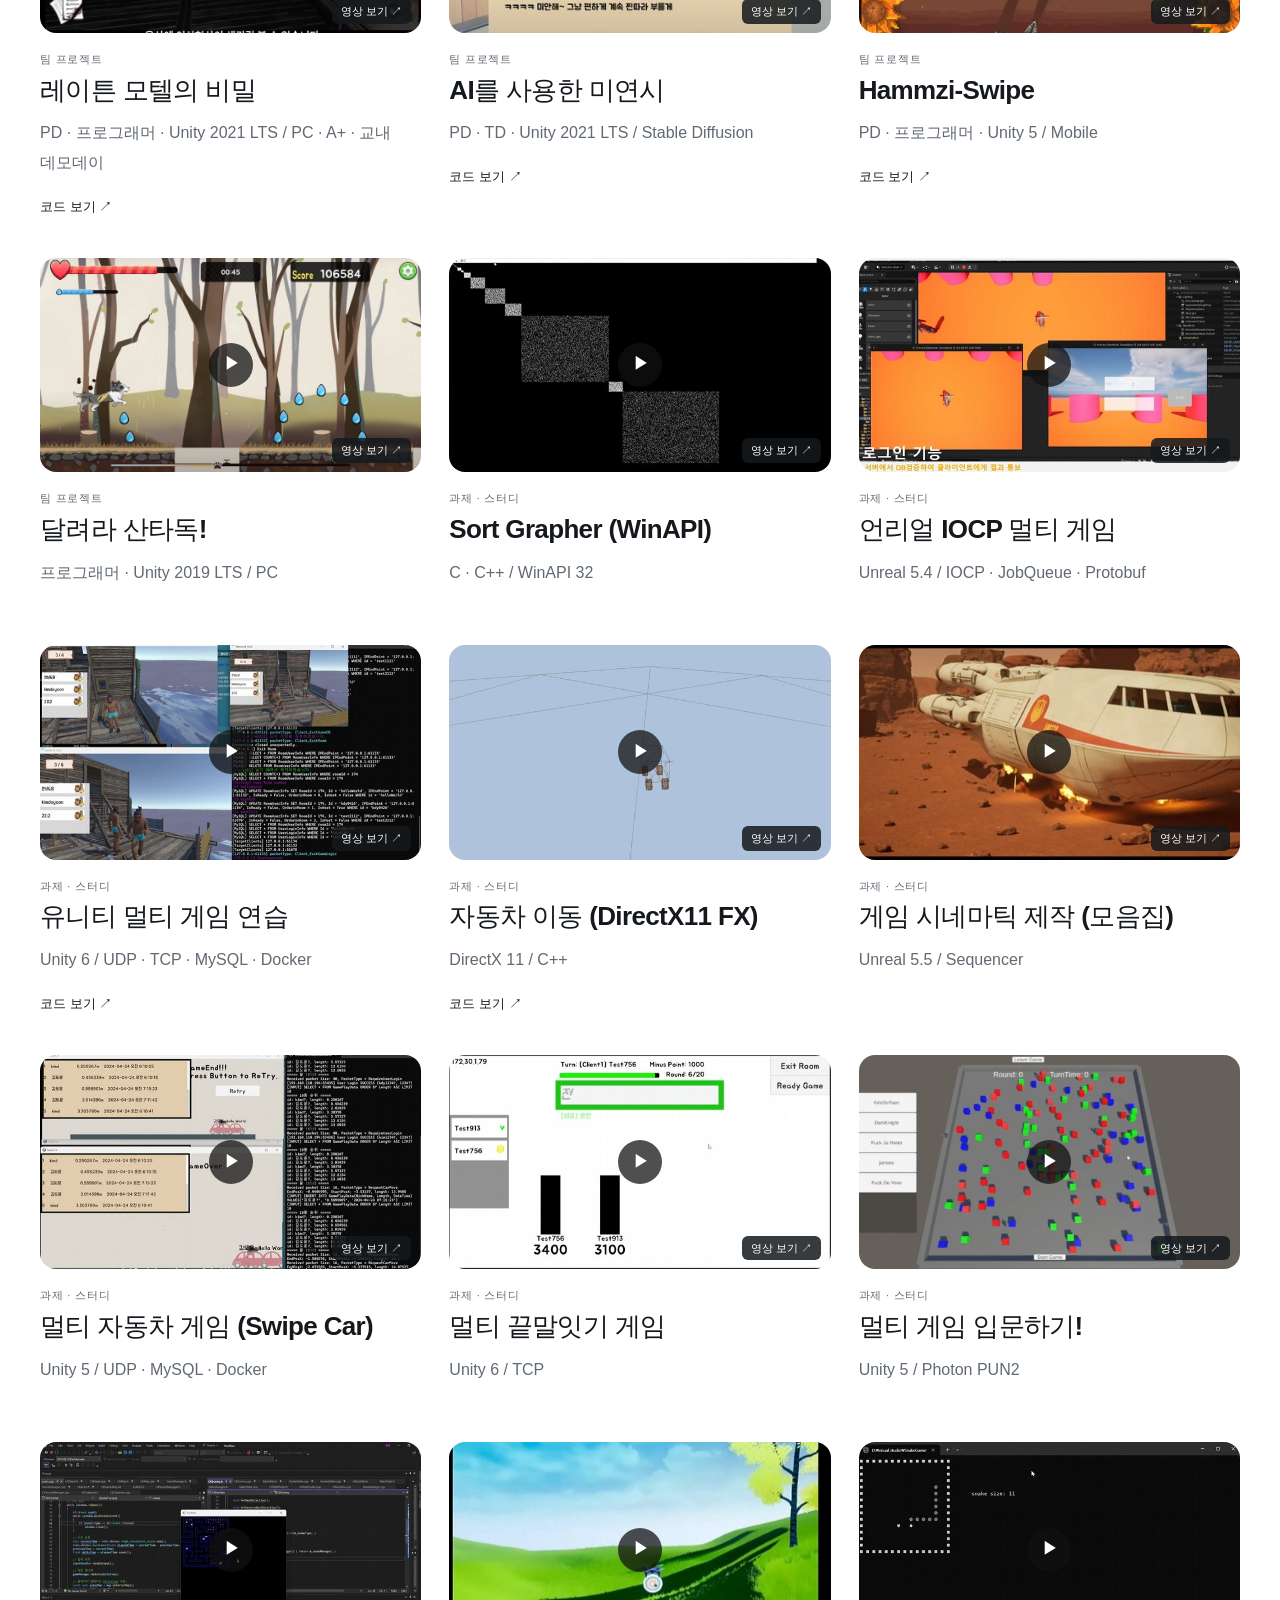
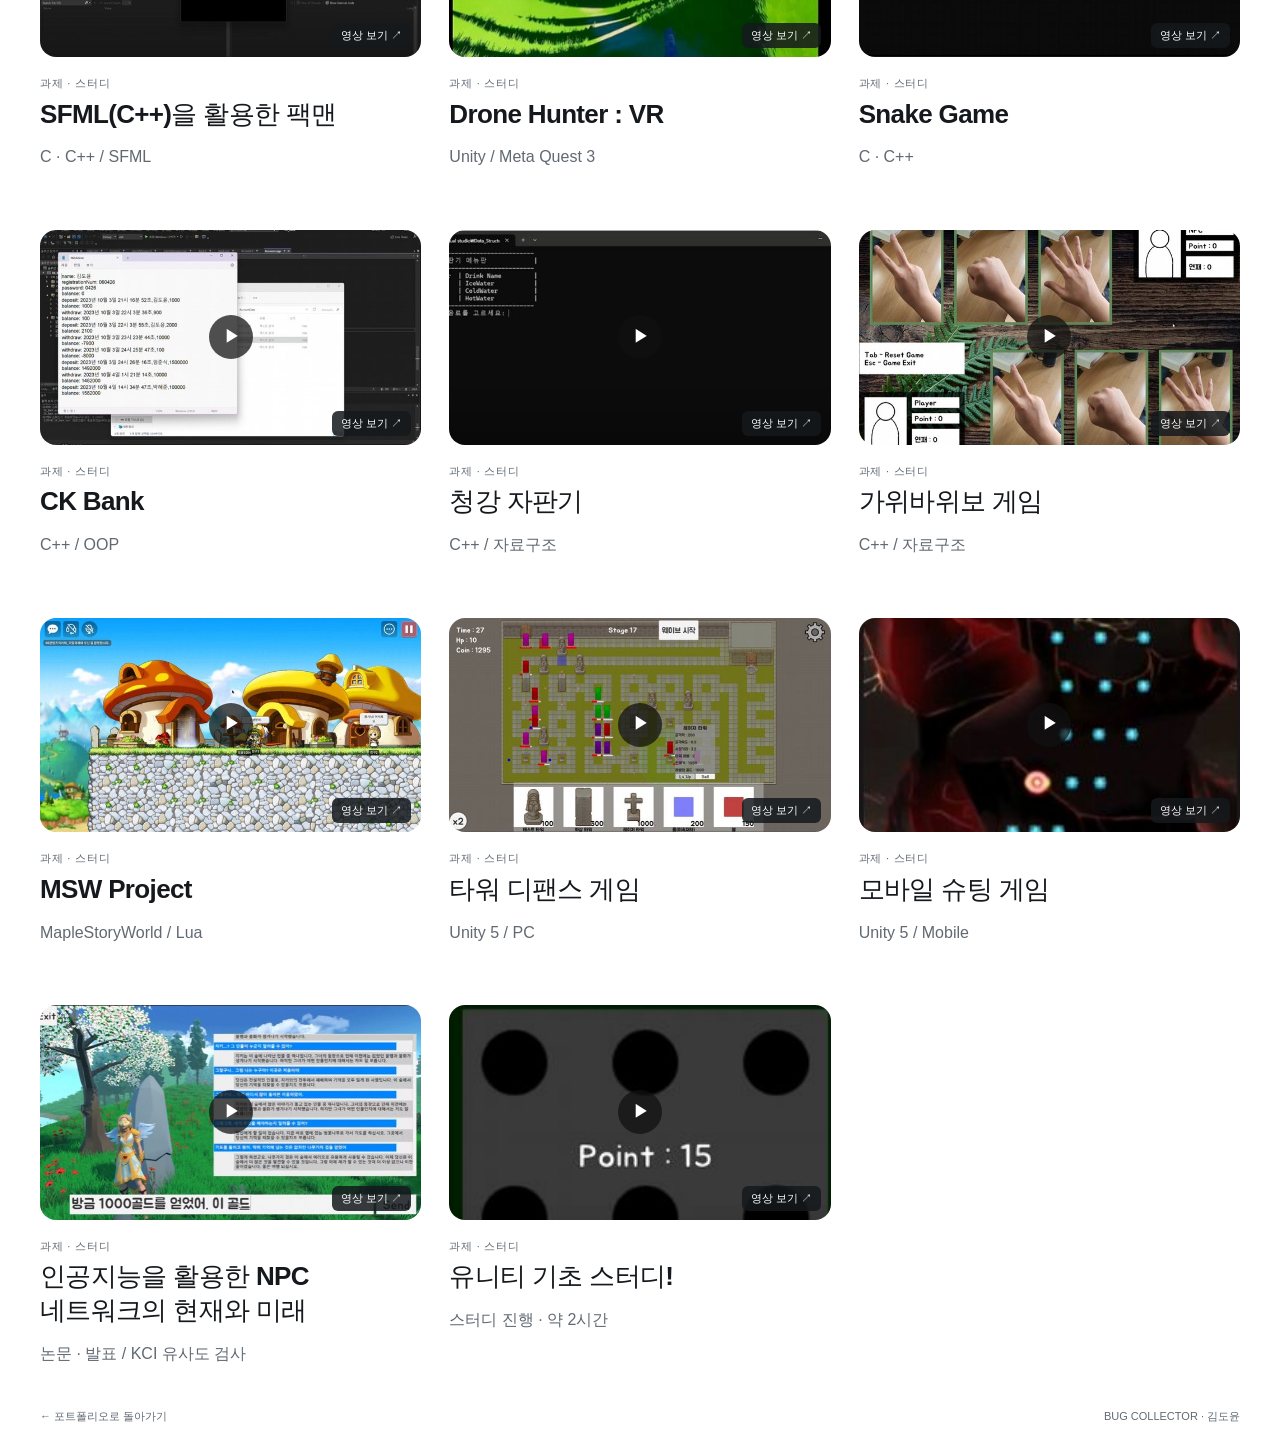
==== commit b8bf2bf8: "Fix Korean spacing and remove hidden line-break word joining" ====
--- a/archive.html
+++ b/archive.html
@@ -1,7 +1,7 @@
-<!doctype html><html lang="ko"><head><meta charset="utf-8"><meta name="viewport" content="width=device-width,initial-scale=1"><title>프로젝트 아카이브 | 김도윤 · 버콜</title><meta name="description" content="직접 개발하는 PM 김도윤. 러브 메모리 출시, 미마미 16인 협업, 빛을 향해서 게임잼 수상까지."><meta name="theme-color" content="#c0f653"><meta property="og:title" content="김도윤 · 개발PM | 버그 콜렉터"><meta property="og:image" content="https://kevin04261004.github.io/Portfolio/assets/img/brand/bug-collector.png"><link rel="stylesheet" href="assets/css/portfolio.css"><script src="assets/js/portfolio.js" defer></script></head><body>
+<!doctype html><html lang="ko"><head><meta charset="utf-8"><meta name="viewport" content="width=device-width,initial-scale=1"><title>프로젝트 아카이브 | 김도윤 · 버콜</title><meta name="description" content="완성으로 이끌어내는 PM 김도윤. 러브 메모리 출시, 미마미 16인 협업, 빛을 향해서 게임잼 수상까지."><meta name="theme-color" content="#c0f653"><meta property="og:title" content="김도윤 · 완성으로 이끌어내는 PM | 버그 콜렉터"><meta property="og:image" content="https://kevin04261004.github.io/Portfolio/assets/img/brand/bug-collector.png"><link rel="stylesheet" href="assets/css/portfolio.css"><script src="assets/js/portfolio.js" defer></script></head><body>
 <a class="skip" href="#main">본문으로 바로가기</a>
-<header class="header"><div class="header-inner"><a class="brand" href="index.html">버콜<span class="brand-dot" aria-hidden="true">↗</span><span class="brand-name">김도윤 · 개발PM</span></a><nav aria-label="주요 메뉴"><a href="index.html#projects">프로젝트</a><a href="index.html#approach">일하는 방식</a><a href="index.html#about">소개</a><a class="nav-contact" href="index.html#contact">연락하기 ↗</a></nav></div></header>
-<main class="container" id="main"><section class="archive-hero"><p class="eyebrow">PROJECT ARCHIVE</p><h1>만들고, 부딪히고, 배웠습니다.</h1><p>팀 프로젝트와 개인 개발, 과제·스터디 기록입니다.<br>썸네일을 누르면 실제 플레이 영상을 볼 수 있습니다.</p></section><label for="archive-search">프로젝트 검색</label><br><input class="archive-search" id="archive-search" type="search" placeholder="프로젝트 이름 또는 기술 검색"><div class="filter-bar" aria-label="프로젝트 분류"><button data-filter="all" aria-pressed="true">전체</button><button data-filter="team" aria-pressed="false">팀 프로젝트</button><button data-filter="solo" aria-pressed="false">개인 개발</button><button data-filter="study" aria-pressed="false">과제 · 스터디</button></div><p class="archive-count" id="archive-count" role="status"></p><div class="project-grid archive-grid"><article class="project" data-project data-category="solo"><a class="video-preview" href="https://www.youtube.com/watch?v=WIhtwNLPAaQ" data-video="WIhtwNLPAaQ" data-start="0" data-title="러브 메모리 영상" target="_blank" rel="noopener"><img loading="lazy" src="https://i.ytimg.com/vi/WIhtwNLPAaQ/maxresdefault.jpg" data-thumb="WIhtwNLPAaQ" data-fallback="" alt="러브 메모리 유튜브 썸네일 — 클릭하여 영상 보기" width="1280" height="720"><span class="play" aria-hidden="true">▶</span><span class="watch">영상 보기 ↗</span></a><p class="project-meta">개인 개발</p><h3>러브 메모리</h3><p class="project-summary">1인 개발 · Google Play 출시 · React / Next.js / Firebase</p><div class="case-links"><a class="text-link" href="index.html#love-memory">대표 사례 읽기 →</a></div></article>
+<header class="header"><div class="header-inner"><a class="brand" href="index.html">버콜<span class="brand-dot" aria-hidden="true">↗</span><span class="brand-name">김도윤 · 개발 PM</span></a><nav aria-label="주요 메뉴"><a href="index.html#projects">프로젝트</a><a href="index.html#approach">일하는 방식</a><a href="index.html#about">소개</a><a class="nav-contact" href="index.html#contact">연락하기 ↗</a></nav></div></header>
+<main class="container" id="main"><section class="archive-hero"><p class="eyebrow">PROJECT ARCHIVE</p><h1>만들고, 부딪히고, 배웠습니다.</h1><p>팀 프로젝트와 개인 개발, 과제·스터디 기록입니다. <br>썸네일을 누르면 실제 플레이 영상을 볼 수 있습니다.</p></section><label for="archive-search">프로젝트 검색</label><br><input class="archive-search" id="archive-search" type="search" placeholder="프로젝트 이름 또는 기술 검색"><div class="filter-bar" aria-label="프로젝트 분류"><button data-filter="all" aria-pressed="true">전체</button><button data-filter="team" aria-pressed="false">팀 프로젝트</button><button data-filter="solo" aria-pressed="false">개인 개발</button><button data-filter="study" aria-pressed="false">과제 · 스터디</button></div><p class="archive-count" id="archive-count" role="status"></p><div class="project-grid archive-grid"><article class="project" data-project data-category="solo"><a class="video-preview" href="https://www.youtube.com/watch?v=WIhtwNLPAaQ" data-video="WIhtwNLPAaQ" data-start="0" data-title="러브 메모리 영상" target="_blank" rel="noopener"><img loading="lazy" src="https://i.ytimg.com/vi/WIhtwNLPAaQ/maxresdefault.jpg" data-thumb="WIhtwNLPAaQ" data-fallback="" alt="러브 메모리 유튜브 썸네일 — 클릭하여 영상 보기" width="1280" height="720"><span class="play" aria-hidden="true">▶</span><span class="watch">영상 보기 ↗</span></a><p class="project-meta">개인 개발</p><h3>러브 메모리</h3><p class="project-summary">1인 개발 · Google Play 출시 · React / Next.js / Firebase</p><div class="case-links"><a class="text-link" href="index.html#love-memory">대표 사례 읽기 →</a></div></article>
 <article class="project" data-project data-category="solo"><a class="video-preview" href="https://www.youtube.com/watch?v=PETrRqrZuAQ" data-video="PETrRqrZuAQ" data-start="0" data-title="AFK Meteor 영상" target="_blank" rel="noopener"><img loading="lazy" src="https://i.ytimg.com/vi/PETrRqrZuAQ/maxresdefault.jpg" data-thumb="PETrRqrZuAQ" data-fallback="" alt="AFK Meteor 유튜브 썸네일 — 클릭하여 영상 보기" width="1280" height="720"><span class="play" aria-hidden="true">▶</span><span class="watch">영상 보기 ↗</span></a><p class="project-meta">개인 개발</p><h3>AFK Meteor</h3><p class="project-summary">개인 개발 · 개발 중 · 웹 방치형 게임</p><div class="case-links"></div></article>
 <article class="project" data-project data-category="team"><a class="video-preview" href="https://www.youtube.com/watch?v=m4Nka0iVqvw&amp;t=329s" data-video="m4Nka0iVqvw" data-start="329" data-title="미마미 영상" target="_blank" rel="noopener"><img loading="lazy" src="https://i.ytimg.com/vi/m4Nka0iVqvw/maxresdefault.jpg" data-thumb="m4Nka0iVqvw" data-fallback="assets/img/project/mimami.jpg" alt="미마미 유튜브 썸네일 — 클릭하여 영상 보기" width="1280" height="720"><span class="play" aria-hidden="true">▶</span><span class="watch">영상 보기 ↗</span></a><p class="project-meta">팀 프로젝트</p><h3>미마미</h3><p class="project-summary">PD · TD · 프로그래머 · Unreal Engine 5.4 / PC · A+</p><div class="case-links"><a class="text-link" href="index.html#pr-mimami">대표 사례 읽기 →</a><a href="https://github.com/Kevin04261004/2-2_Team16" target="_blank" rel="noopener">코드 보기 ↗</a></div></article>
 <article class="project" data-project data-category="team"><a class="video-preview" href="https://www.youtube.com/watch?v=gHCZj0rF1ME" data-video="gHCZj0rF1ME" data-start="0" data-title="빛을 향해서 영상" target="_blank" rel="noopener"><img loading="lazy" src="https://i.ytimg.com/vi/gHCZj0rF1ME/maxresdefault.jpg" data-thumb="gHCZj0rF1ME" data-fallback="assets/img/project/jam.jpg" alt="빛을 향해서 유튜브 썸네일 — 클릭하여 영상 보기" width="1280" height="720"><span class="play" aria-hidden="true">▶</span><span class="watch">영상 보기 ↗</span></a><p class="project-meta">팀 프로젝트</p><h3>빛을 향해서</h3><p class="project-summary">PD · TD · 프로그래머 · Unity / Live2D SDK · 우수상</p><div class="case-links"><a class="text-link" href="index.html#pr-jam">대표 사례 읽기 →</a><a href="https://github.com/Kevin04261004/UnityGameJam" target="_blank" rel="noopener">코드 보기 ↗</a></div></article>
@@ -13,7 +13,7 @@
 <article class="project" data-project data-category="team"><a class="video-preview" href="https://www.youtube.com/watch?v=zyVXedbCBdY" data-video="zyVXedbCBdY" data-start="0" data-title="달려라 산타독! 영상" target="_blank" rel="noopener"><img loading="lazy" src="https://i.ytimg.com/vi/zyVXedbCBdY/maxresdefault.jpg" data-thumb="zyVXedbCBdY" data-fallback="assets/img/project/welcome.jpg" alt="달려라 산타독! 유튜브 썸네일 — 클릭하여 영상 보기" width="1280" height="720"><span class="play" aria-hidden="true">▶</span><span class="watch">영상 보기 ↗</span></a><p class="project-meta">팀 프로젝트</p><h3>달려라 산타독!</h3><p class="project-summary">프로그래머 · Unity 2019 LTS / PC</p><div class="case-links"></div></article>
 <article class="project" data-project data-category="study"><a class="video-preview" href="https://www.youtube.com/watch?v=mXYi02y6b4M" data-video="mXYi02y6b4M" data-start="0" data-title="Sort Grapher (WinAPI) 영상" target="_blank" rel="noopener"><img loading="lazy" src="https://i.ytimg.com/vi/mXYi02y6b4M/maxresdefault.jpg" data-thumb="mXYi02y6b4M" data-fallback="assets/img/solo/sort-grapher.jpg" alt="Sort Grapher (WinAPI) 유튜브 썸네일 — 클릭하여 영상 보기" width="1280" height="720"><span class="play" aria-hidden="true">▶</span><span class="watch">영상 보기 ↗</span></a><p class="project-meta">과제 · 스터디</p><h3>Sort Grapher (WinAPI)</h3><p class="project-summary">C · C++ / WinAPI 32</p><div class="case-links"></div></article>
 <article class="project" data-project data-category="study"><a class="video-preview" href="https://www.youtube.com/watch?v=mthlYz6apw0" data-video="mthlYz6apw0" data-start="0" data-title="언리얼 IOCP 멀티 게임 영상" target="_blank" rel="noopener"><img loading="lazy" src="https://i.ytimg.com/vi/mthlYz6apw0/maxresdefault.jpg" data-thumb="mthlYz6apw0" data-fallback="assets/img/solo/unreal-iocp.jpg" alt="언리얼 IOCP 멀티 게임 유튜브 썸네일 — 클릭하여 영상 보기" width="1280" height="720"><span class="play" aria-hidden="true">▶</span><span class="watch">영상 보기 ↗</span></a><p class="project-meta">과제 · 스터디</p><h3>언리얼 IOCP 멀티 게임</h3><p class="project-summary">Unreal 5.4 / IOCP · JobQueue · Protobuf</p><div class="case-links"></div></article>
-<article class="project" data-project data-category="study"><a class="video-preview" href="https://www.youtube.com/watch?v=tNlxN5e5zfk&amp;t=65" data-video="tNlxN5e5zfk" data-start="65" data-title="유니티 멀티게임 연습 영상" target="_blank" rel="noopener"><img loading="lazy" src="https://i.ytimg.com/vi/tNlxN5e5zfk/maxresdefault.jpg" data-thumb="tNlxN5e5zfk" data-fallback="assets/img/solo/unity-multi-practice.jpg" alt="유니티 멀티게임 연습 유튜브 썸네일 — 클릭하여 영상 보기" width="1280" height="720"><span class="play" aria-hidden="true">▶</span><span class="watch">영상 보기 ↗</span></a><p class="project-meta">과제 · 스터디</p><h3>유니티 멀티게임 연습</h3><p class="project-summary">Unity 6 / UDP · TCP · MySQL · Docker</p><div class="case-links"><a href="https://github.com/Kevin04261004/network_final" target="_blank" rel="noopener">코드 보기 ↗</a></div></article>
+<article class="project" data-project data-category="study"><a class="video-preview" href="https://www.youtube.com/watch?v=tNlxN5e5zfk&amp;t=65" data-video="tNlxN5e5zfk" data-start="65" data-title="유니티 멀티 게임 연습 영상" target="_blank" rel="noopener"><img loading="lazy" src="https://i.ytimg.com/vi/tNlxN5e5zfk/maxresdefault.jpg" data-thumb="tNlxN5e5zfk" data-fallback="assets/img/solo/unity-multi-practice.jpg" alt="유니티 멀티 게임 연습 유튜브 썸네일 — 클릭하여 영상 보기" width="1280" height="720"><span class="play" aria-hidden="true">▶</span><span class="watch">영상 보기 ↗</span></a><p class="project-meta">과제 · 스터디</p><h3>유니티 멀티 게임 연습</h3><p class="project-summary">Unity 6 / UDP · TCP · MySQL · Docker</p><div class="case-links"><a href="https://github.com/Kevin04261004/network_final" target="_blank" rel="noopener">코드 보기 ↗</a></div></article>
 <article class="project" data-project data-category="study"><a class="video-preview" href="https://www.youtube.com/watch?v=oTNETUWRGvU" data-video="oTNETUWRGvU" data-start="0" data-title="자동차 이동 (DirectX11 FX) 영상" target="_blank" rel="noopener"><img loading="lazy" src="https://i.ytimg.com/vi/oTNETUWRGvU/maxresdefault.jpg" data-thumb="oTNETUWRGvU" data-fallback="assets/img/solo/dx11-car.jpg" alt="자동차 이동 (DirectX11 FX) 유튜브 썸네일 — 클릭하여 영상 보기" width="1280" height="720"><span class="play" aria-hidden="true">▶</span><span class="watch">영상 보기 ↗</span></a><p class="project-meta">과제 · 스터디</p><h3>자동차 이동 (DirectX11 FX)</h3><p class="project-summary">DirectX 11 / C++</p><div class="case-links"><a href="https://github.com/Kevin04261004/DirectX11Study" target="_blank" rel="noopener">코드 보기 ↗</a></div></article>
 <article class="project" data-project data-category="study"><a class="video-preview" href="https://www.youtube.com/watch?v=hTDdtHfg0Es" data-video="hTDdtHfg0Es" data-start="0" data-title="게임 시네마틱 제작 (모음집) 영상" target="_blank" rel="noopener"><img loading="lazy" src="https://i.ytimg.com/vi/hTDdtHfg0Es/maxresdefault.jpg" data-thumb="hTDdtHfg0Es" data-fallback="assets/img/solo/cinematics.jpg" alt="게임 시네마틱 제작 (모음집) 유튜브 썸네일 — 클릭하여 영상 보기" width="1280" height="720"><span class="play" aria-hidden="true">▶</span><span class="watch">영상 보기 ↗</span></a><p class="project-meta">과제 · 스터디</p><h3>게임 시네마틱 제작 (모음집)</h3><p class="project-summary">Unreal 5.5 / Sequencer</p><div class="case-links"></div></article>
 <article class="project" data-project data-category="study"><a class="video-preview" href="https://www.youtube.com/watch?v=AafhnPcF1nA&amp;t=19s" data-video="AafhnPcF1nA" data-start="19" data-title="멀티 자동차 게임 (Swipe Car) 영상" target="_blank" rel="noopener"><img loading="lazy" src="https://i.ytimg.com/vi/AafhnPcF1nA/maxresdefault.jpg" data-thumb="AafhnPcF1nA" data-fallback="assets/img/solo/swipe-car.jpg" alt="멀티 자동차 게임 (Swipe Car) 유튜브 썸네일 — 클릭하여 영상 보기" width="1280" height="720"><span class="play" aria-hidden="true">▶</span><span class="watch">영상 보기 ↗</span></a><p class="project-meta">과제 · 스터디</p><h3>멀티 자동차 게임 (Swipe Car)</h3><p class="project-summary">Unity 5 / UDP · MySQL · Docker</p><div class="case-links"></div></article>
--- a/assets/css/portfolio.css
+++ b/assets/css/portfolio.css
@@ -1,6 +1,16 @@
-:root{--ink:#15191d;--muted:#616973;--lime:#c0f653;--wash:#f4f6f1;--line:#e5e8e1;--radius:16px}*{box-sizing:border-box}html{scroll-behavior:smooth;scroll-padding-top:100px}body{margin:0;color:var(--ink);background:#fff;font-family:Pretendard,'Noto Sans KR',-apple-system,BlinkMacSystemFont,'Segoe UI',sans-serif;font-size:16px;line-height:1.7;word-break:keep-all}a{color:inherit;text-decoration:none}button{font:inherit;cursor:pointer;color:inherit}a,button,summary{-webkit-tap-highlight-color:transparent}a:focus-visible,button:focus-visible,summary:focus-visible{outline:3px solid #56830b;outline-offset:5px}img{max-width:100%;height:auto;display:block}h1,h2,h3,h4,p{margin:0}h1,h2,h3,h4{line-height:1.3;letter-spacing:-.055em}p{color:var(--muted)}.container{max-width:1320px;margin:auto;padding:0 40px}.header{position:sticky;top:0;background:#fffffff5;z-index:20;border-bottom:1px solid var(--line)}.header-inner{max-width:1400px;margin:auto;padding:16px 40px;display:flex;align-items:center;justify-content:space-between;gap:20px}.brand{font-size:32px;font-weight:950;letter-spacing:-.08em;display:flex;align-items:center;gap:9px;white-space:nowrap}.brand-dot{border-radius:50%;background:var(--lime);width:30px;height:30px;display:grid;place-items:center;font-size:25px;line-height:1}.brand-name{font-size:14px;font-weight:600;letter-spacing:-.025em;margin-left:9px}nav{display:flex;align-items:center;gap:30px;font-size:14px;font-weight:700}.nav-contact{background:var(--ink);color:#fff;border-radius:40px;padding:10px 22px}.hero{display:grid;grid-template-columns:1.13fr 1fr;align-items:center;min-height:450px;padding-top:24px;gap:16px}.hero-copy{position:relative;z-index:1;padding:24px 0}.eyebrow{color:#517615;font-size:12px;font-weight:750;letter-spacing:.16em;margin-bottom:14px;display:block}.hero .eyebrow{display:flex;align-items:center;gap:15px}.eyebrow span{display:inline-block;height:1px;width:40px;background:var(--lime)}h1{font-size:clamp(34px,4.15vw,58px);line-height:1.23;letter-spacing:-.07em;font-weight:900;white-space:nowrap}.underline{position:relative;isolation:isolate}.underline:after{content:'';position:absolute;bottom:3px;left:-3px;width:100%;height:11px;background:var(--lime);z-index:-1;transform:rotate(-2deg);border-radius:15px}.hero-sub{font-size:23px;color:var(--ink);margin-top:23px;font-weight:500}.hero-description{font-size:14px;line-height:1.85;margin-top:10px}.button{display:inline-flex;align-items:center;gap:28px;border-radius:40px;background:var(--ink);color:white;padding:12px 26px;font-weight:700;font-size:15px;margin-top:24px;transition:transform .2s}.button:hover{transform:translateY(-3px)}.hero-art{position:relative;isolation:isolate;display:flex;align-items:center;justify-content:center;height:435px}.hero-art img{height:415px;width:415px;object-fit:contain;position:relative}.lime-orbit{position:absolute;inset:55px 0 30px;background:radial-gradient(ellipse,#e7ffaf,#f5ffdf);border-radius:50%;transform:rotate(-13deg);z-index:-1}.art-label{position:absolute;bottom:24px;right:0;font-size:13px;font-weight:800;transform:rotate(-8deg);background:#fff;border:1px solid var(--line);border-radius:9px;padding:8px 12px}.art-label small{display:block;font-weight:500;font-size:12px}.proof-strip{display:grid;grid-template-columns:repeat(3,1fr);gap:24px;padding:26px 0 30px;border-bottom:1px solid var(--line)}.proof-strip>a{display:flex;gap:16px;align-items:center}.proof-strip>a+a{border-left:1px solid var(--line);padding-left:24px}.proof-icon{flex-shrink:0;width:54px;height:54px;border-radius:50%;background:#eafaC7;display:grid;place-items:center;font-size:24px;font-weight:800}.proof-strip strong{display:block;font-size:20px;letter-spacing:-.05em}.proof-strip div>span{display:block;color:var(--muted);font-size:13px}.section{padding-top:64px}.section-heading{display:flex;justify-content:space-between;align-items:flex-end;gap:24px}.section-heading .eyebrow{margin-bottom:9px}h2{font-size:32px}.text-link{font-size:14px;font-weight:700}.text-link:hover,.case-links a:hover,.contact-links a:hover{text-decoration:underline;text-underline-offset:5px}.section-intro{font-size:15px;margin-top:10px;margin-bottom:25px}.project-grid{display:grid;grid-template-columns:repeat(3,minmax(0,1fr));gap:28px;align-items:start}.project{min-width:0;scroll-margin-top:110px}.video-preview{position:relative;display:block;aspect-ratio:16/9;border-radius:var(--radius);overflow:hidden;background:#edf0e9;isolation:isolate}.video-preview img{width:100%;height:100%;object-fit:cover;transition:transform .25s}.video-preview:hover img{transform:scale(1.035)}.project-badge{position:absolute;left:12px;top:12px;background:#fffffff2;border-radius:25px;padding:3px 13px;font-size:12px;font-weight:750}.play{position:absolute;left:50%;top:50%;transform:translate(-50%,-50%);width:44px;height:44px;display:grid;place-items:center;border-radius:50%;background:#111b;color:white;font-size:17px;padding-left:3px}.watch{position:absolute;right:10px;bottom:9px;font-size:11px;color:#fff;background:#15191dd9;padding:3px 9px;border-radius:6px}.project-meta{font-size:11px;letter-spacing:.07em;margin:17px 0 5px}.project h3{font-size:26px}.project-one{color:var(--ink);font-size:16px;font-weight:650;margin-top:7px}.project-summary{font-size:16px;margin-top:11px;line-height:1.85;min-height:78px}.tags{display:flex;flex-wrap:wrap;gap:6px;margin:16px 0 20px}.tags span{font-size:11px;background:var(--wash);border-radius:6px;padding:4px 8px;color:#4f5846}.case{border-top:1px solid var(--line);border-bottom:1px solid var(--line)}summary{display:flex;justify-content:space-between;align-items:center;gap:16px;cursor:pointer;list-style:none;font-size:14px;font-weight:700;padding:15px 0}summary::-webkit-details-marker{display:none}summary>span:last-child{font-size:20px;transition:transform .15s}details[open]>summary>span:last-child{transform:rotate(45deg)}.case-content{padding:4px 0 24px;font-size:16px}.case-content p{margin:12px 0}.case-facts{margin:0}.case-facts>div{margin:13px 0 20px}.case-facts dt{font-size:12px;color:#527815;font-weight:800;margin-bottom:5px}.case-facts dd{margin:0;color:#4a535c;line-height:1.85}h4{font-size:16px;margin:21px 0 8px}ul{padding-left:20px;color:#4a535c}li+li{margin-top:7px}.case-links{display:flex;gap:15px;flex-wrap:wrap;margin-top:18px;font-weight:700;font-size:13px}.note{font-size:12px!important;background:var(--wash);padding:12px;border-radius:8px;line-height:1.8}.mini-timeline{display:flex;gap:5px}.mini-timeline>div{flex:1;background:#eaf5d7;border-radius:6px;padding:10px}.mini-timeline strong,.mini-timeline span{display:block;font-size:12px}.approach{margin-top:30px;border-top:1px solid var(--line)}.approach .section-heading>p{font-size:14px}.approach-grid{display:grid;grid-template-columns:repeat(3,1fr);gap:34px;margin:36px 0}.step{font-size:13px;font-weight:800;color:#517615;display:inline-block;border-bottom:2px solid var(--lime);padding-bottom:3px;margin-bottom:14px}.approach-grid h3{font-size:21px;margin-bottom:13px}.approach-grid p{font-size:15px;line-height:1.9}.evidence{background:var(--wash);padding:8px 25px;border-radius:14px;scroll-margin-top:110px}.evidence summary strong{display:block;font-size:18px}.evidence summary .eyebrow{margin:0 0 4px;font-size:10px}.evidence-body{padding:8px 0 20px;font-size:14px}.table-wrap{overflow-x:auto;margin:20px 0}table{width:100%;border-collapse:collapse;font-size:13px;text-align:left}caption{text-align:left;color:var(--muted);font-size:12px;margin-bottom:8px}td,th{border-bottom:1px solid #d8ddd1;padding:12px;vertical-align:top}thead{background:#e5eadc}tbody th{white-space:nowrap}.reflection{border-bottom:1px solid var(--line);margin-top:10px}.reflection .case-content{max-width:800px}.about{display:grid;grid-template-columns:1fr 1fr;gap:65px;margin:20px 0 32px}.about p{font-size:15px;margin:20px 0;max-width:550px}.about-panel{background:var(--wash);border-radius:16px;padding:27px 30px}.about-panel h3{font-size:20px}.about-panel dl{margin:18px 0}.about-panel dl>div{border-top:1px solid var(--line);padding:10px 0}.about-panel dt{font-size:14px;font-weight:700}.about-panel dd{margin:2px 0 0;font-size:13px;color:var(--muted)}.about-panel>a{font-size:13px;font-weight:700}.career-row{display:grid;grid-template-columns:repeat(3,1fr);gap:30px;padding:24px 0;border-top:1px solid var(--line);border-bottom:1px solid var(--line)}.career-row .eyebrow{font-size:10px;margin-bottom:9px}.career-row strong{font-size:15px}.career-row p{font-size:13px;margin-top:6px}.contact{margin:64px 0 30px;background:#edf8d9;border-radius:22px;padding:40px;display:flex;align-items:center;justify-content:space-between;gap:30px}.contact-mail{font-size:clamp(16px,2.2vw,25px);font-weight:650;display:inline-block;margin:23px 0;word-break:break-all}.contact-links{display:flex;gap:22px;flex-wrap:wrap;align-items:center;font-size:13px;font-weight:600}.contact-links button{border:0;background:transparent;padding:0;font-size:13px}.contact img{object-fit:contain;width:200px}.footer{display:flex;justify-content:space-between;font-size:11px;color:var(--muted);padding-top:20px;padding-bottom:30px}.skip{position:fixed;top:-100px;left:20px;background:var(--lime);padding:10px;z-index:100}.skip:focus{top:10px}dialog{padding:20px;border:0;border-radius:16px;width:min(960px,94vw);max-height:90vh;color:var(--ink)}dialog::backdrop{background:#101615cc}dialog h2{font-size:20px}.video-toolbar{display:flex;align-items:center;justify-content:space-between;margin-bottom:14px;gap:20px}.video-toolbar button{border:1px solid var(--line);border-radius:6px;background:white;padding:5px 10px}#player{aspect-ratio:16/9;background:#111}#player iframe{width:100%;height:100%;border:0}dialog p{font-size:13px;margin-top:12px}dialog p a{font-weight:700;text-decoration:underline}.archive-hero{padding:56px 0 30px}.archive-hero p{margin-top:16px}.archive-grid{row-gap:40px}.archive-grid .project-summary{min-height:0}.filter-bar{display:flex;gap:8px;flex-wrap:wrap;margin:20px 0 28px}.filter-bar button{background:white;border:1px solid var(--line);padding:7px 18px;border-radius:25px;font-size:13px}.filter-bar button[aria-pressed=true]{background:var(--ink);color:white}.archive-search{width:min(100%,430px);padding:12px 16px;font:inherit;border:1px solid #b8c0ad;border-radius:9px}.archive-count{font-size:13px;margin-bottom:18px}[hidden]{display:none!important}
+@font-face{font-family:'Pretendard Variable';font-style:normal;font-weight:100 900;font-display:swap;src:url('https://cdn.jsdelivr.net/gh/orioncactus/pretendard@v1.3.9/packages/pretendard/dist/web/variable/woff2/PretendardVariable.woff2') format('woff2')}
+:root{--ink:#15191d;--muted:#616973;--lime:#c0f653;--wash:#f4f6f1;--line:#e5e8e1;--radius:16px}*{box-sizing:border-box}html{scroll-behavior:smooth;scroll-padding-top:100px}body{margin:0;color:var(--ink);background:#fff;font-family:'Pretendard Variable','Malgun Gothic','맑은 고딕','Apple SD Gothic Neo','Noto Sans KR',sans-serif;font-size:16px;line-height:1.7;word-break:keep-all}a{color:inherit;text-decoration:none}button{font:inherit;cursor:pointer;color:inherit}a,button,summary{-webkit-tap-highlight-color:transparent}a:focus-visible,button:focus-visible,summary:focus-visible{outline:3px solid #56830b;outline-offset:5px}img{max-width:100%;height:auto;display:block}h1,h2,h3,h4,p{margin:0}h1,h2,h3,h4{line-height:1.3;letter-spacing:-.055em}p{color:var(--muted)}.container{max-width:1320px;margin:auto;padding:0 40px}.header{position:sticky;top:0;background:#fffffff5;z-index:20;border-bottom:1px solid var(--line)}.header-inner{max-width:1400px;margin:auto;padding:16px 40px;display:flex;align-items:center;justify-content:space-between;gap:20px}.brand{font-size:32px;font-weight:950;letter-spacing:-.08em;display:flex;align-items:center;gap:9px;white-space:nowrap}.brand-dot{border-radius:50%;background:var(--lime);width:30px;height:30px;display:grid;place-items:center;font-size:25px;line-height:1}.brand-name{font-size:14px;font-weight:600;letter-spacing:-.025em;margin-left:9px}nav{display:flex;align-items:center;gap:30px;font-size:14px;font-weight:700}.nav-contact{background:var(--ink);color:#fff;border-radius:40px;padding:10px 22px}.hero{display:grid;grid-template-columns:1.13fr 1fr;align-items:center;min-height:450px;padding-top:24px;gap:16px}.hero-copy{position:relative;z-index:1;padding:24px 0}.eyebrow{color:#517615;font-size:12px;font-weight:750;letter-spacing:.16em;margin-bottom:14px;display:block}.hero .eyebrow{display:flex;align-items:center;gap:15px}.eyebrow span{display:inline-block;height:1px;width:40px;background:var(--lime)}h1{font-size:clamp(34px,4.15vw,58px);line-height:1.23;letter-spacing:-.07em;font-weight:900;white-space:nowrap}.underline{position:relative;isolation:isolate}.underline:after{content:'';position:absolute;bottom:3px;left:-3px;width:100%;height:11px;background:var(--lime);z-index:-1;transform:rotate(-2deg);border-radius:15px}.hero-sub{font-size:23px;color:var(--ink);margin-top:23px;font-weight:500}.hero-description{font-size:14px;line-height:1.85;margin-top:10px}.button{display:inline-flex;align-items:center;gap:28px;border-radius:40px;background:var(--ink);color:white;padding:12px 26px;font-weight:700;font-size:15px;margin-top:24px;transition:transform .2s}.button:hover{transform:translateY(-3px)}.hero-art{position:relative;isolation:isolate;display:flex;align-items:center;justify-content:center;height:435px}.hero-art img{height:415px;width:415px;object-fit:contain;position:relative}.lime-orbit{position:absolute;inset:55px 0 30px;background:radial-gradient(ellipse,#e7ffaf,#f5ffdf);border-radius:50%;transform:rotate(-13deg);z-index:-1}.art-label{position:absolute;bottom:24px;right:0;font-size:13px;font-weight:800;transform:rotate(-8deg);background:#fff;border:1px solid var(--line);border-radius:9px;padding:8px 12px}.art-label small{display:block;font-weight:500;font-size:12px}.proof-strip{display:grid;grid-template-columns:repeat(3,1fr);gap:24px;padding:26px 0 30px;border-bottom:1px solid var(--line)}.proof-strip>a{display:flex;gap:16px;align-items:center}.proof-strip>a+a{border-left:1px solid var(--line);padding-left:24px}.proof-icon{flex-shrink:0;width:54px;height:54px;border-radius:50%;background:#eafaC7;display:grid;place-items:center;font-size:24px;font-weight:800}.proof-strip strong{display:block;font-size:20px;letter-spacing:-.05em}.proof-strip div>span{display:block;color:var(--muted);font-size:13px}.section{padding-top:64px}.section-heading{display:flex;justify-content:space-between;align-items:flex-end;gap:24px}.section-heading .eyebrow{margin-bottom:9px}h2{font-size:32px}.text-link{font-size:14px;font-weight:700}.text-link:hover,.case-links a:hover,.contact-links a:hover{text-decoration:underline;text-underline-offset:5px}.section-intro{font-size:15px;margin-top:10px;margin-bottom:25px}.project-grid{display:grid;grid-template-columns:repeat(3,minmax(0,1fr));gap:28px;align-items:start}.project{min-width:0;scroll-margin-top:110px}.video-preview{position:relative;display:block;aspect-ratio:16/9;border-radius:var(--radius);overflow:hidden;background:#edf0e9;isolation:isolate}.video-preview img{width:100%;height:100%;object-fit:cover;transition:transform .25s}.video-preview:hover img{transform:scale(1.035)}.project-badge{position:absolute;left:12px;top:12px;background:#fffffff2;border-radius:25px;padding:3px 13px;font-size:12px;font-weight:750}.play{position:absolute;left:50%;top:50%;transform:translate(-50%,-50%);width:44px;height:44px;display:grid;place-items:center;border-radius:50%;background:#111b;color:white;font-size:17px;padding-left:3px}.watch{position:absolute;right:10px;bottom:9px;font-size:11px;color:#fff;background:#15191dd9;padding:3px 9px;border-radius:6px}.project-meta{font-size:11px;letter-spacing:.07em;margin:17px 0 5px}.project h3{font-size:26px}.project-one{color:var(--ink);font-size:16px;font-weight:650;margin-top:7px}.project-summary{font-size:16px;margin-top:11px;line-height:1.85;min-height:78px}.tags{display:flex;flex-wrap:wrap;gap:6px;margin:16px 0 20px}.tags span{font-size:11px;background:var(--wash);border-radius:6px;padding:4px 8px;color:#4f5846}.case{border-top:1px solid var(--line);border-bottom:1px solid var(--line)}summary{display:flex;justify-content:space-between;align-items:center;gap:16px;cursor:pointer;list-style:none;font-size:14px;font-weight:700;padding:15px 0}summary::-webkit-details-marker{display:none}summary>span:last-child{font-size:20px;transition:transform .15s}details[open]>summary>span:last-child{transform:rotate(45deg)}.case-content{padding:4px 0 24px;font-size:16px}.case-content p{margin:12px 0}.case-facts{margin:0}.case-facts>div{margin:13px 0 20px}.case-facts dt{font-size:12px;color:#527815;font-weight:800;margin-bottom:5px}.case-facts dd{margin:0;color:#4a535c;line-height:1.85}h4{font-size:16px;margin:21px 0 8px}ul{padding-left:20px;color:#4a535c}li+li{margin-top:7px}.case-links{display:flex;gap:15px;flex-wrap:wrap;margin-top:18px;font-weight:700;font-size:13px}.note{font-size:12px!important;background:var(--wash);padding:12px;border-radius:8px;line-height:1.8}.mini-timeline{display:flex;gap:5px}.mini-timeline>div{flex:1;background:#eaf5d7;border-radius:6px;padding:10px}.mini-timeline strong,.mini-timeline span{display:block;font-size:12px}.approach{margin-top:30px;border-top:1px solid var(--line)}.approach .section-heading>p{font-size:14px}.approach-grid{display:grid;grid-template-columns:repeat(3,1fr);gap:34px;margin:36px 0}.step{font-size:13px;font-weight:800;color:#517615;display:inline-block;border-bottom:2px solid var(--lime);padding-bottom:3px;margin-bottom:14px}.approach-grid h3{font-size:21px;margin-bottom:13px}.approach-grid p{font-size:15px;line-height:1.9}.evidence{background:var(--wash);padding:8px 25px;border-radius:14px;scroll-margin-top:110px}.evidence summary strong{display:block;font-size:18px}.evidence summary .eyebrow{margin:0 0 4px;font-size:10px}.evidence-body{padding:8px 0 20px;font-size:14px}.table-wrap{overflow-x:auto;margin:20px 0}table{width:100%;border-collapse:collapse;font-size:13px;text-align:left}caption{text-align:left;color:var(--muted);font-size:12px;margin-bottom:8px}td,th{border-bottom:1px solid #d8ddd1;padding:12px;vertical-align:top}thead{background:#e5eadc}tbody th{white-space:nowrap}.reflection{border-bottom:1px solid var(--line);margin-top:10px}.reflection .case-content{max-width:800px}.about{display:grid;grid-template-columns:1fr 1fr;gap:65px;margin:20px 0 32px}.about p{font-size:15px;margin:20px 0;max-width:550px}.about-panel{background:var(--wash);border-radius:16px;padding:27px 30px}.about-panel h3{font-size:20px}.about-panel dl{margin:18px 0}.about-panel dl>div{border-top:1px solid var(--line);padding:10px 0}.about-panel dt{font-size:14px;font-weight:700}.about-panel dd{margin:2px 0 0;font-size:13px;color:var(--muted)}.about-panel>a{font-size:13px;font-weight:700}.career-row{display:grid;grid-template-columns:repeat(3,1fr);gap:30px;padding:24px 0;border-top:1px solid var(--line);border-bottom:1px solid var(--line)}.career-row .eyebrow{font-size:10px;margin-bottom:9px}.career-row strong{font-size:15px}.career-row p{font-size:13px;margin-top:6px}.contact{margin:64px 0 30px;background:#edf8d9;border-radius:22px;padding:40px;display:flex;align-items:center;justify-content:space-between;gap:30px}.contact-mail{font-size:clamp(16px,2.2vw,25px);font-weight:650;display:inline-block;margin:23px 0;word-break:break-all}.contact-links{display:flex;gap:22px;flex-wrap:wrap;align-items:center;font-size:13px;font-weight:600}.contact-links button{border:0;background:transparent;padding:0;font-size:13px}.contact img{object-fit:contain;width:200px}.footer{display:flex;justify-content:space-between;font-size:11px;color:var(--muted);padding-top:20px;padding-bottom:30px}.skip{position:fixed;top:-100px;left:20px;background:var(--lime);padding:10px;z-index:100}.skip:focus{top:10px}dialog{padding:20px;border:0;border-radius:16px;width:min(960px,94vw);max-height:90vh;color:var(--ink)}dialog::backdrop{background:#101615cc}dialog h2{font-size:20px}.video-toolbar{display:flex;align-items:center;justify-content:space-between;margin-bottom:14px;gap:20px}.video-toolbar button{border:1px solid var(--line);border-radius:6px;background:white;padding:5px 10px}#player{aspect-ratio:16/9;background:#111}#player iframe{width:100%;height:100%;border:0}dialog p{font-size:13px;margin-top:12px}dialog p a{font-weight:700;text-decoration:underline}.archive-hero{padding:56px 0 30px}.archive-hero p{margin-top:16px}.archive-grid{row-gap:40px}.archive-grid .project-summary{min-height:0}.filter-bar{display:flex;gap:8px;flex-wrap:wrap;margin:20px 0 28px}.filter-bar button{background:white;border:1px solid var(--line);padding:7px 18px;border-radius:25px;font-size:13px}.filter-bar button[aria-pressed=true]{background:var(--ink);color:white}.archive-search{width:min(100%,430px);padding:12px 16px;font:inherit;border:1px solid #b8c0ad;border-radius:9px}.archive-count{font-size:13px;margin-bottom:18px}[hidden]{display:none!important}
 @media(min-width:1500px){.hero{min-height:480px}.hero-art{height:460px}.hero-art img{height:440px;width:440px}}
 @media(max-width:1000px){.container{padding-left:25px;padding-right:25px}.header-inner{padding:14px 25px}nav{gap:18px}.hero-art{height:350px}.hero-art img{height:330px;width:330px}.hero-sub{font-size:20px}.hero-description{font-size:13px}.proof-strip{gap:12px}.proof-strip>a+a{padding-left:12px}.proof-strip>a{gap:10px}.proof-strip strong{font-size:17px}.proof-strip div>span{font-size:12px}.proof-icon{width:44px;height:44px}.project-grid{gap:20px}.project-summary{min-height:103px}.about{gap:35px}}
 @media(max-width:720px){html{scroll-padding-top:125px}.container{padding-left:22px;padding-right:22px}.header-inner{padding:10px 22px;flex-wrap:wrap;gap:8px}.brand{font-size:26px}.brand-name{font-size:12px}.brand-dot{width:25px;height:25px;font-size:20px}nav{width:100%;justify-content:space-between;gap:12px;font-size:12px}.nav-contact{padding:5px 14px}.hero{grid-template-columns:1fr;padding-top:16px;gap:0}.hero-copy{padding-bottom:0}.hero .eyebrow{font-size:10px}h1{font-size:clamp(29px,7.8vw,52px);white-space:normal}.hero-sub{font-size:20px;margin-top:21px}.hero-description{font-size:13px}.hero-description br{display:none}.button{margin-top:19px;font-size:14px}.hero-art{height:275px;margin-top:6px}.hero-art img{height:275px;width:275px}.lime-orbit{inset:25px 5% 15px}.art-label{font-size:11px;right:0;bottom:15px}.art-label small{font-size:10px}.proof-strip{grid-template-columns:1fr;gap:15px;padding:20px 0 25px}.proof-strip>a+a{padding-left:0;border:0}.proof-strip strong{font-size:17px}.proof-strip div>span{font-size:13px}.proof-icon{width:42px;height:42px;font-size:20px}.section{padding-top:40px}.section-heading{gap:10px;align-items:center}h2{font-size:27px}.section-heading .text-link{font-size:12px;white-space:nowrap}.eyebrow{font-size:10px}.section-intro{font-size:14px}.project-grid{grid-template-columns:1fr;gap:32px}.project-summary{min-height:0;font-size:15px}.project-one{font-size:17px}.project-meta{font-size:12px}.tags span{font-size:12px}.case-content{font-size:15px}summary{font-size:15px}.project h3{font-size:27px}.watch{font-size:12px}.approach .section-heading>p{display:none}.approach-grid{grid-template-columns:1fr;gap:25px;margin:25px 0}.approach-grid h3{font-size:20px}.step{margin-bottom:10px}.evidence{padding:8px 16px}.evidence summary strong{font-size:16px}.evidence-body{font-size:15px}table{min-width:560px}.about{grid-template-columns:1fr;gap:24px;margin-top:0}.about p{font-size:15px}.about-panel{padding:24px}.career-row{grid-template-columns:1fr;gap:23px}.contact{margin-top:40px;padding:25px 22px;gap:0;position:relative;overflow:hidden}.contact>div{position:relative;z-index:1}.contact img{display:none}.contact h2{font-size:27px}.contact-links{gap:18px;font-size:12px}.footer{gap:18px;font-size:10px}dialog{padding:14px}dialog h2{font-size:16px}.archive-hero{padding-top:35px}}
 @media(prefers-reduced-motion:reduce){html{scroll-behavior:auto}*,*:before,*:after{transition:none!important}}
 @media print{.header,nav,.button,.play,.watch,.filter-bar,.archive-search,.contact-links button,dialog,.skip{display:none!important}.container{max-width:none;padding:0}.hero{min-height:0}.hero-art{height:200px}.hero-art img{height:200px;width:200px}h1{font-size:30px}.hero-description{font-size:12px}.section{padding-top:22px}.project-grid{display:block}.project{break-inside:avoid;margin-bottom:22px}.video-preview{max-width:300px}.case-content{font-size:11px}.section-heading h2{font-size:24px}.proof-strip{padding:15px 0}.proof-strip strong{font-size:14px}.about,.career-row,.approach-grid{gap:18px}.contact{margin:25px 0;padding:20px}body{font-size:12px}.note{font-size:10px!important}details>summary{font-size:14px}a[href^='http']:after{content:' ↗';font-size:9px}.video-preview:after{content:attr(href)!important;position:absolute;bottom:0;background:white;font-size:8px}.tags{margin:10px 0}.project-summary{min-height:0}.footer{padding-top:10px}@page{size:A4;margin:14mm}}
+/* Long-form cases keep the landing page concise and the reading column wide. */
+.study-link{display:flex;justify-content:space-between;align-items:center;gap:12px;padding:14px 0;font-size:14px;font-weight:750;color:#395d08}.study-link:hover{text-decoration:underline;text-underline-offset:4px}.study{max-width:1100px}.back-link{display:inline-block;margin-top:28px;font-size:14px;color:var(--muted)}.study-hero{padding:38px 0 25px}.study-hero h1{font-size:48px;white-space:normal}.study-headline{font-size:26px;color:var(--ink);font-weight:700;margin:15px 0;line-height:1.5}.study-hero>p:last-of-type{max-width:780px;font-size:17px}.study-facts{display:grid;grid-template-columns:repeat(3,1fr);gap:20px;border-top:1px solid var(--line);border-bottom:1px solid var(--line);padding:20px 0;margin:28px 0 0}.study-facts dt{color:var(--muted);font-size:12px}.study-facts dd{margin:6px 0 0;font-size:15px;font-weight:650}.study-video{max-width:780px;margin:0 auto 35px}.study-video>p{font-size:12px;margin-top:8px;text-align:center}.study-section{border-top:1px solid var(--line);padding:38px 0}.study-section>p{font-size:16px;line-height:1.95;margin:18px 0;max-width:850px}.study-section h2{font-size:29px}.decision-grid{display:grid;grid-template-columns:1fr 1fr;gap:20px;margin:25px 0}.decision-grid article{background:var(--wash);border-radius:12px;padding:24px}.decision-grid h3{font-size:20px;margin-bottom:12px}.decision-grid p{font-size:16px;line-height:1.9}.decision-grid p+p{margin-top:14px}.study-section table{font-size:15px;line-height:1.85}.study-section tbody th{white-space:normal;min-width:130px}.study-subhead{font-size:21px;margin:28px 0 10px}.record-list{list-style:none;counter-reset:record;padding:0;margin:25px 0}.record-list li{position:relative;counter-increment:record;padding:0 0 24px 48px;border-left:2px solid #dbebc5;margin-left:16px}.record-list li:before{content:counter(record);position:absolute;left:-17px;top:0;width:32px;height:32px;border-radius:50%;background:var(--lime);display:grid;place-items:center;font-size:13px;font-weight:800}.record-list strong{font-size:18px}.record-list p{font-size:16px;margin:8px 0 0;line-height:1.9}.source-box{background:var(--wash);padding:22px;border-radius:12px;margin-top:25px}.source-box h3{font-size:18px}.source-box ul,.source-box p{font-size:14px}.study-nav{display:flex;justify-content:space-between;gap:20px;border-top:1px solid var(--line);padding:25px 0;font-size:15px;font-weight:700}.study .mini-timeline{margin:25px 0}.study .mini-timeline>div{padding:20px}.study .mini-timeline strong{font-size:17px}.study .mini-timeline span{font-size:14px;margin-top:5px}
+@media(max-width:720px){.study-hero{padding-top:28px}.study-hero h1{font-size:36px}.study-headline{font-size:23px}.study-facts{grid-template-columns:1fr;gap:16px}.study-facts dd{margin-top:3px}.study-section{padding:30px 0}.study-section h2{font-size:25px}.decision-grid{grid-template-columns:1fr}.decision-grid article{padding:20px}.study-nav{flex-wrap:wrap}.study .mini-timeline{flex-direction:column}.study-section table{min-width:600px}.record-list li{padding-left:32px}.study-link{font-size:15px}}
+@media print{.study-link,.back-link,.study-nav{display:none}.study-hero{padding:10px 0}.study-hero h1{font-size:30px}.study-headline{font-size:21px}.study-video{max-width:400px}.study-section{padding:20px 0}.study-section h2{font-size:22px}.study-section>p,.decision-grid p,.record-list p{font-size:11px}.study-section table{font-size:10px;min-width:0}.decision-grid article{break-inside:avoid}.source-box{break-inside:avoid}}
+
+.credentials-summary{display:inline-flex;flex-wrap:wrap;align-items:center;gap:9px;font-size:13px;font-weight:650;color:#466619;margin-top:10px}.credentials-summary:hover{text-decoration:underline;text-underline-offset:4px}.qualifications{padding:24px 0 8px;scroll-margin-top:120px}.qualifications h2{font-size:27px}.qualifications .credential-date{font-size:13px;color:var(--muted);margin:14px 0 12px}.qualifications .text-link{display:inline-block;padding:5px 0}@media(max-width:720px){.qualifications h2{font-size:24px}.credentials-summary{font-size:12px}.qualifications .decision-grid{margin-top:20px}}@media print{.qualifications{break-inside:avoid}.qualifications h2{font-size:22px}.qualifications .decision-grid{grid-template-columns:1fr 1fr}.qualifications p{font-size:11px}.credentials-summary{font-size:11px}}
+
+/* Consistent Korean gothic typography, including controls and archive. */
+body{font-synthesis:none}button,input,textarea,select{font-family:inherit}h1,h2,h3,h4,.brand{font-weight:700;font-style:normal;letter-spacing:-.025em}p,li,dd{letter-spacing:0}
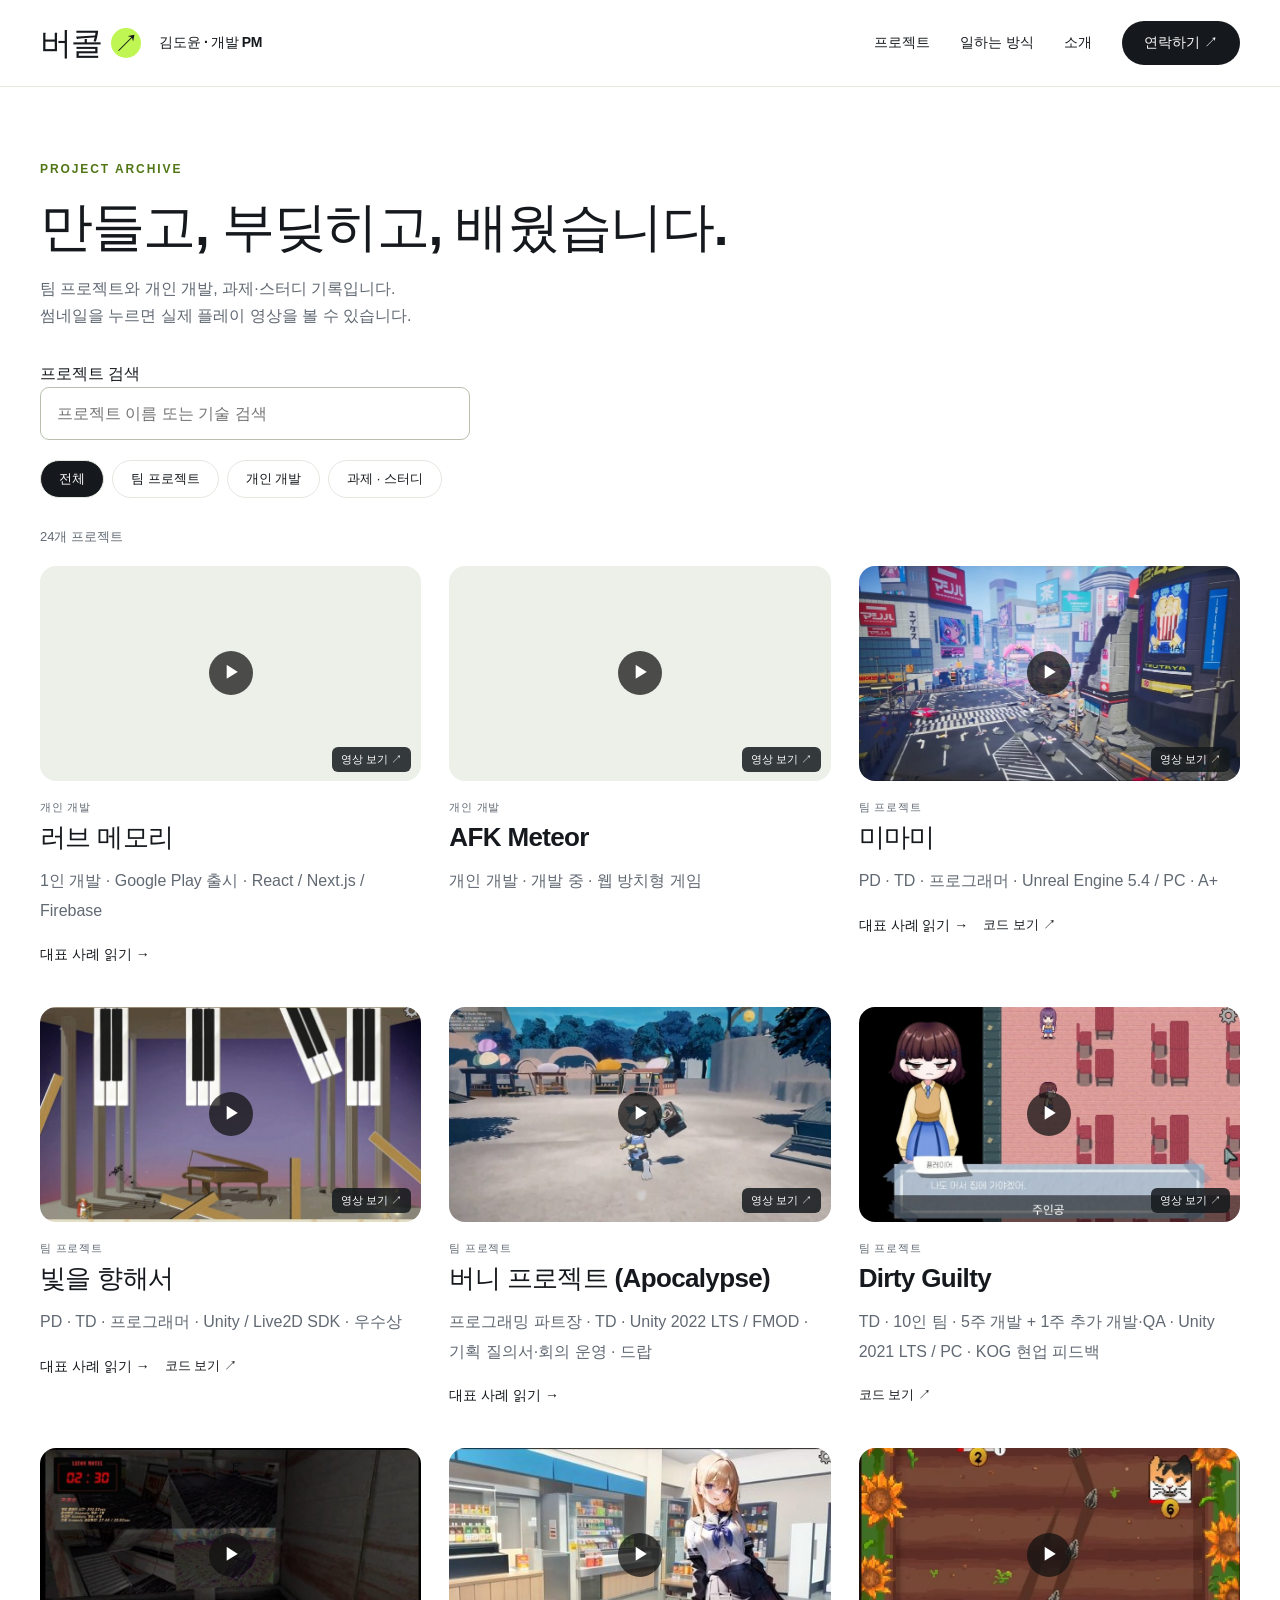
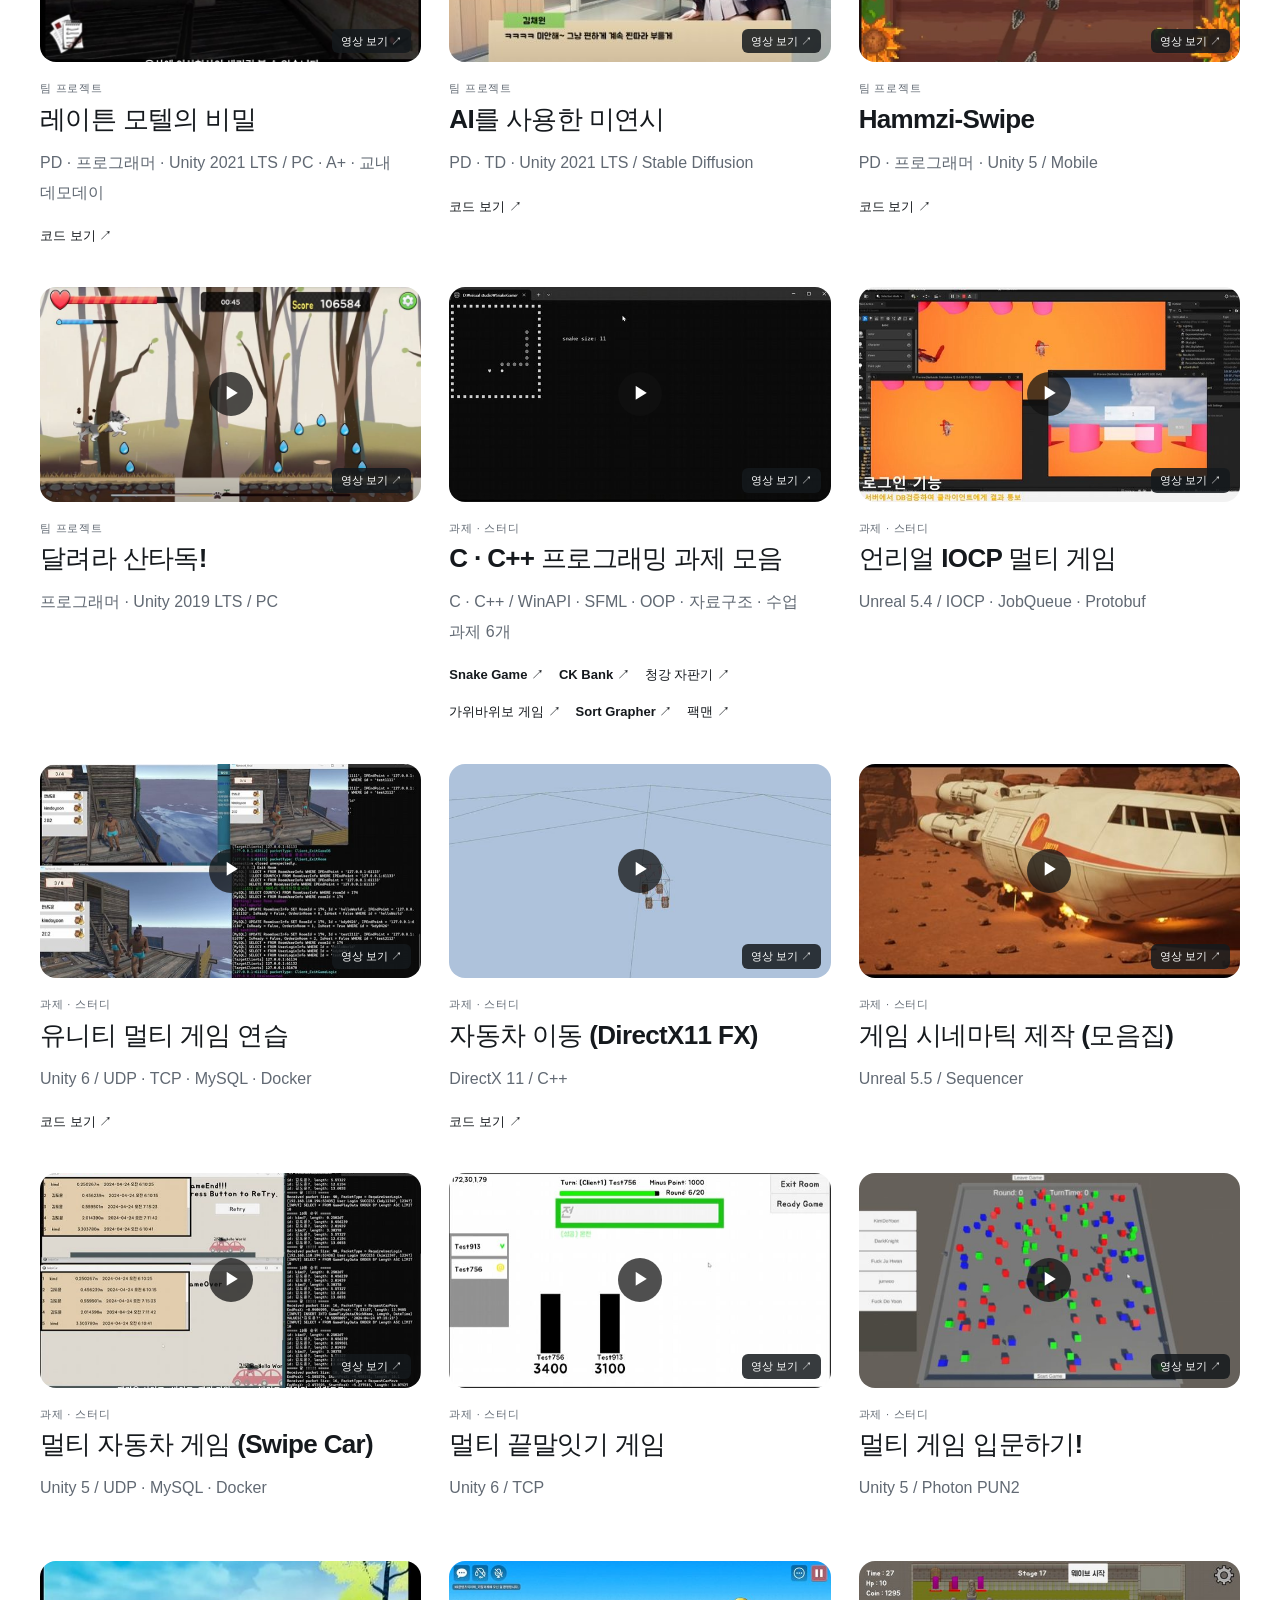
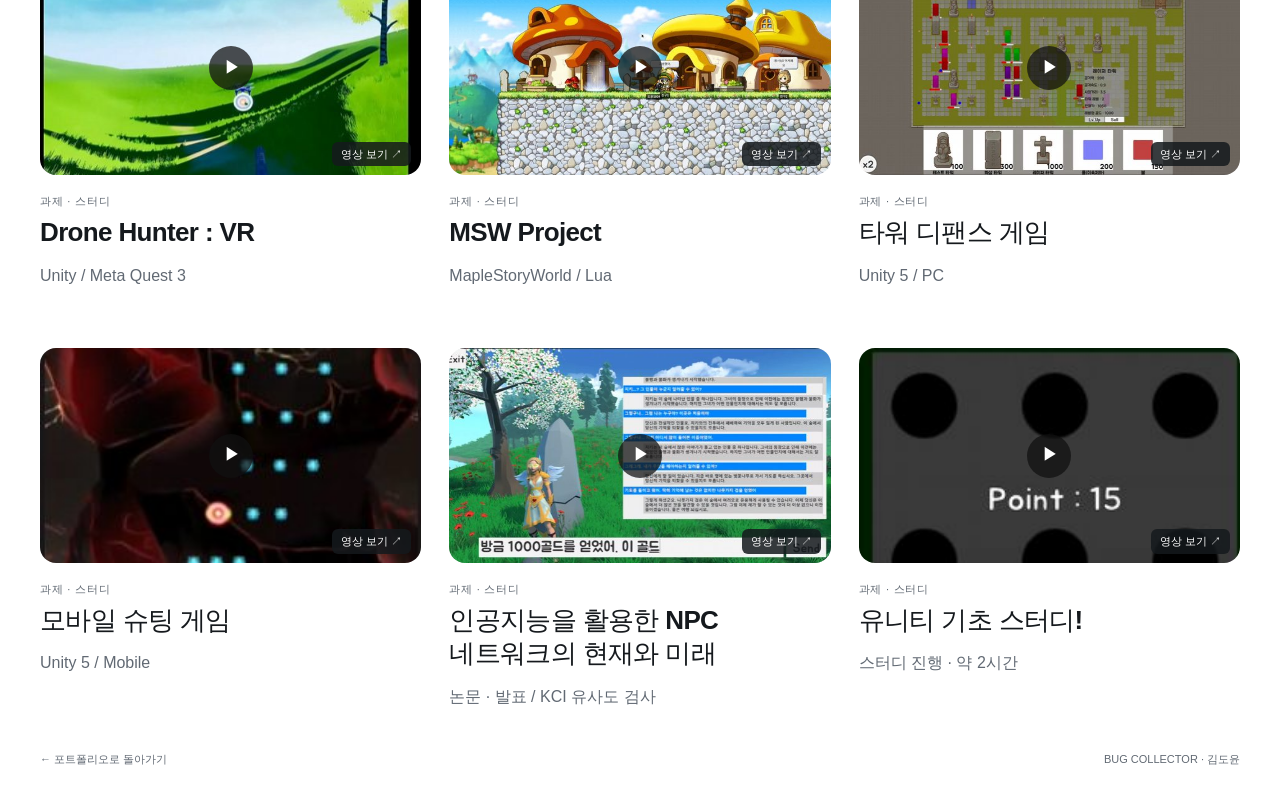
==== commit c3ab3c59: "Add Bunny project case study and PM evidence from Drive records - New case-pr-apocalypse.html: plann" ====
--- a/archive.html
+++ b/archive.html
@@ -1,17 +1,17 @@
-<!doctype html><html lang="ko"><head><meta charset="utf-8"><meta name="viewport" content="width=device-width,initial-scale=1"><title>프로젝트 아카이브 | 김도윤 · 버콜</title><meta name="description" content="완성으로 이끌어내는 PM 김도윤. 러브 메모리 출시, 미마미 16인 협업, 빛을 향해서 게임잼 수상까지."><meta name="theme-color" content="#c0f653"><meta property="og:title" content="김도윤 · 완성으로 이끌어내는 PM | 버그 콜렉터"><meta property="og:image" content="https://kevin04261004.github.io/Portfolio/assets/img/brand/bug-collector.png"><link rel="stylesheet" href="assets/css/portfolio.css"><script src="assets/js/portfolio.js" defer></script></head><body>
+<!doctype html><html lang="ko"><head><meta charset="utf-8"><meta name="viewport" content="width=device-width,initial-scale=1"><title>프로젝트 아카이브 | 김도윤 · 버콜</title><meta name="description" content="완성으로 이끌어내는 PM 김도윤. 러브 메모리 출시, 미마미 16인 협업, 버니 프로젝트 기획 질의서, 빛을 향해서 게임잼 수상까지."><meta name="theme-color" content="#c0f653"><meta property="og:title" content="김도윤 · 완성으로 이끌어내는 PM | 버그 콜렉터"><meta property="og:image" content="https://kevin04261004.github.io/Portfolio/assets/img/brand/bug-collector.png"><link rel="stylesheet" href="assets/css/portfolio.css"><script src="assets/js/portfolio.js" defer></script></head><body>
 <a class="skip" href="#main">본문으로 바로가기</a>
 <header class="header"><div class="header-inner"><a class="brand" href="index.html">버콜<span class="brand-dot" aria-hidden="true">↗</span><span class="brand-name">김도윤 · 개발 PM</span></a><nav aria-label="주요 메뉴"><a href="index.html#projects">프로젝트</a><a href="index.html#approach">일하는 방식</a><a href="index.html#about">소개</a><a class="nav-contact" href="index.html#contact">연락하기 ↗</a></nav></div></header>
 <main class="container" id="main"><section class="archive-hero"><p class="eyebrow">PROJECT ARCHIVE</p><h1>만들고, 부딪히고, 배웠습니다.</h1><p>팀 프로젝트와 개인 개발, 과제·스터디 기록입니다. <br>썸네일을 누르면 실제 플레이 영상을 볼 수 있습니다.</p></section><label for="archive-search">프로젝트 검색</label><br><input class="archive-search" id="archive-search" type="search" placeholder="프로젝트 이름 또는 기술 검색"><div class="filter-bar" aria-label="프로젝트 분류"><button data-filter="all" aria-pressed="true">전체</button><button data-filter="team" aria-pressed="false">팀 프로젝트</button><button data-filter="solo" aria-pressed="false">개인 개발</button><button data-filter="study" aria-pressed="false">과제 · 스터디</button></div><p class="archive-count" id="archive-count" role="status"></p><div class="project-grid archive-grid"><article class="project" data-project data-category="solo"><a class="video-preview" href="https://www.youtube.com/watch?v=WIhtwNLPAaQ" data-video="WIhtwNLPAaQ" data-start="0" data-title="러브 메모리 영상" target="_blank" rel="noopener"><img loading="lazy" src="https://i.ytimg.com/vi/WIhtwNLPAaQ/maxresdefault.jpg" data-thumb="WIhtwNLPAaQ" data-fallback="" alt="러브 메모리 유튜브 썸네일 — 클릭하여 영상 보기" width="1280" height="720"><span class="play" aria-hidden="true">▶</span><span class="watch">영상 보기 ↗</span></a><p class="project-meta">개인 개발</p><h3>러브 메모리</h3><p class="project-summary">1인 개발 · Google Play 출시 · React / Next.js / Firebase</p><div class="case-links"><a class="text-link" href="index.html#love-memory">대표 사례 읽기 →</a></div></article>
 <article class="project" data-project data-category="solo"><a class="video-preview" href="https://www.youtube.com/watch?v=PETrRqrZuAQ" data-video="PETrRqrZuAQ" data-start="0" data-title="AFK Meteor 영상" target="_blank" rel="noopener"><img loading="lazy" src="https://i.ytimg.com/vi/PETrRqrZuAQ/maxresdefault.jpg" data-thumb="PETrRqrZuAQ" data-fallback="" alt="AFK Meteor 유튜브 썸네일 — 클릭하여 영상 보기" width="1280" height="720"><span class="play" aria-hidden="true">▶</span><span class="watch">영상 보기 ↗</span></a><p class="project-meta">개인 개발</p><h3>AFK Meteor</h3><p class="project-summary">개인 개발 · 개발 중 · 웹 방치형 게임</p><div class="case-links"></div></article>
 <article class="project" data-project data-category="team"><a class="video-preview" href="https://www.youtube.com/watch?v=m4Nka0iVqvw&amp;t=329s" data-video="m4Nka0iVqvw" data-start="329" data-title="미마미 영상" target="_blank" rel="noopener"><img loading="lazy" src="https://i.ytimg.com/vi/m4Nka0iVqvw/maxresdefault.jpg" data-thumb="m4Nka0iVqvw" data-fallback="assets/img/project/mimami.jpg" alt="미마미 유튜브 썸네일 — 클릭하여 영상 보기" width="1280" height="720"><span class="play" aria-hidden="true">▶</span><span class="watch">영상 보기 ↗</span></a><p class="project-meta">팀 프로젝트</p><h3>미마미</h3><p class="project-summary">PD · TD · 프로그래머 · Unreal Engine 5.4 / PC · A+</p><div class="case-links"><a class="text-link" href="index.html#pr-mimami">대표 사례 읽기 →</a><a href="https://github.com/Kevin04261004/2-2_Team16" target="_blank" rel="noopener">코드 보기 ↗</a></div></article>
 <article class="project" data-project data-category="team"><a class="video-preview" href="https://www.youtube.com/watch?v=gHCZj0rF1ME" data-video="gHCZj0rF1ME" data-start="0" data-title="빛을 향해서 영상" target="_blank" rel="noopener"><img loading="lazy" src="https://i.ytimg.com/vi/gHCZj0rF1ME/maxresdefault.jpg" data-thumb="gHCZj0rF1ME" data-fallback="assets/img/project/jam.jpg" alt="빛을 향해서 유튜브 썸네일 — 클릭하여 영상 보기" width="1280" height="720"><span class="play" aria-hidden="true">▶</span><span class="watch">영상 보기 ↗</span></a><p class="project-meta">팀 프로젝트</p><h3>빛을 향해서</h3><p class="project-summary">PD · TD · 프로그래머 · Unity / Live2D SDK · 우수상</p><div class="case-links"><a class="text-link" href="index.html#pr-jam">대표 사례 읽기 →</a><a href="https://github.com/Kevin04261004/UnityGameJam" target="_blank" rel="noopener">코드 보기 ↗</a></div></article>
-<article class="project" data-project data-category="team"><a class="video-preview" href="https://www.youtube.com/watch?v=OkbLJylW4Js" data-video="OkbLJylW4Js" data-start="0" data-title="버니 프로젝트 (Apocalypse) 영상" target="_blank" rel="noopener"><img loading="lazy" src="https://i.ytimg.com/vi/OkbLJylW4Js/maxresdefault.jpg" data-thumb="OkbLJylW4Js" data-fallback="assets/img/project/bunny.jpg" alt="버니 프로젝트 (Apocalypse) 유튜브 썸네일 — 클릭하여 영상 보기" width="1280" height="720"><span class="play" aria-hidden="true">▶</span><span class="watch">영상 보기 ↗</span></a><p class="project-meta">팀 프로젝트</p><h3>버니 프로젝트 (Apocalypse)</h3><p class="project-summary">TD · Unity 2022 LTS / FMOD · 드랍</p><div class="case-links"></div></article>
-<article class="project" data-project data-category="team"><a class="video-preview" href="https://www.youtube.com/watch?v=yHMLPyDOVHo&amp;t=110s" data-video="yHMLPyDOVHo" data-start="110" data-title="Dirty Guilty 영상" target="_blank" rel="noopener"><img loading="lazy" src="https://i.ytimg.com/vi/yHMLPyDOVHo/maxresdefault.jpg" data-thumb="yHMLPyDOVHo" data-fallback="assets/img/project/dirty.jpg" alt="Dirty Guilty 유튜브 썸네일 — 클릭하여 영상 보기" width="1280" height="720"><span class="play" aria-hidden="true">▶</span><span class="watch">영상 보기 ↗</span></a><p class="project-meta">팀 프로젝트</p><h3>Dirty Guilty</h3><p class="project-summary">TD · Unity 2021 LTS / PC</p><div class="case-links"><a href="https://github.com/Kevin04261004/HanEarl_Project" target="_blank" rel="noopener">코드 보기 ↗</a></div></article>
+<article class="project" data-project data-category="team"><a class="video-preview" href="https://www.youtube.com/watch?v=OkbLJylW4Js" data-video="OkbLJylW4Js" data-start="0" data-title="버니 프로젝트 (Apocalypse) 영상" target="_blank" rel="noopener"><img loading="lazy" src="https://i.ytimg.com/vi/OkbLJylW4Js/maxresdefault.jpg" data-thumb="OkbLJylW4Js" data-fallback="assets/img/project/bunny.jpg" alt="버니 프로젝트 (Apocalypse) 유튜브 썸네일 — 클릭하여 영상 보기" width="1280" height="720"><span class="play" aria-hidden="true">▶</span><span class="watch">영상 보기 ↗</span></a><p class="project-meta">팀 프로젝트</p><h3>버니 프로젝트 (Apocalypse)</h3><p class="project-summary">프로그래밍 파트장 · TD · Unity 2022 LTS / FMOD · 기획 질의서·회의 운영 · 드랍</p><div class="case-links"><a class="text-link" href="index.html#pr-apocalypse">대표 사례 읽기 →</a></div></article>
+<article class="project" data-project data-category="team"><a class="video-preview" href="https://www.youtube.com/watch?v=yHMLPyDOVHo&amp;t=110s" data-video="yHMLPyDOVHo" data-start="110" data-title="Dirty Guilty 영상" target="_blank" rel="noopener"><img loading="lazy" src="https://i.ytimg.com/vi/yHMLPyDOVHo/maxresdefault.jpg" data-thumb="yHMLPyDOVHo" data-fallback="assets/img/project/dirty.jpg" alt="Dirty Guilty 유튜브 썸네일 — 클릭하여 영상 보기" width="1280" height="720"><span class="play" aria-hidden="true">▶</span><span class="watch">영상 보기 ↗</span></a><p class="project-meta">팀 프로젝트</p><h3>Dirty Guilty</h3><p class="project-summary">TD · 10인 팀 · 5주 개발 + 1주 추가 개발·QA · Unity 2021 LTS / PC · KOG 현업 피드백</p><div class="case-links"><a href="https://github.com/Kevin04261004/HanEarl_Project" target="_blank" rel="noopener">코드 보기 ↗</a></div></article>
 <article class="project" data-project data-category="team"><a class="video-preview" href="https://www.youtube.com/watch?v=YPM-Mq_N6Gc&amp;t=8s" data-video="YPM-Mq_N6Gc" data-start="8" data-title="레이튼 모텔의 비밀 영상" target="_blank" rel="noopener"><img loading="lazy" src="https://i.ytimg.com/vi/YPM-Mq_N6Gc/maxresdefault.jpg" data-thumb="YPM-Mq_N6Gc" data-fallback="assets/img/project/horror.jpg" alt="레이튼 모텔의 비밀 유튜브 썸네일 — 클릭하여 영상 보기" width="1280" height="720"><span class="play" aria-hidden="true">▶</span><span class="watch">영상 보기 ↗</span></a><p class="project-meta">팀 프로젝트</p><h3>레이튼 모텔의 비밀</h3><p class="project-summary">PD · 프로그래머 · Unity 2021 LTS / PC · A+ · 교내 데모데이</p><div class="case-links"><a href="https://github.com/Kevin04261004/SingleGame" target="_blank" rel="noopener">코드 보기 ↗</a></div></article>
 <article class="project" data-project data-category="team"><a class="video-preview" href="https://www.youtube.com/watch?v=I3GUWCWDo0I" data-video="I3GUWCWDo0I" data-start="0" data-title="AI를 사용한 미연시 영상" target="_blank" rel="noopener"><img loading="lazy" src="https://i.ytimg.com/vi/I3GUWCWDo0I/maxresdefault.jpg" data-thumb="I3GUWCWDo0I" data-fallback="assets/img/project/ai.jpg" alt="AI를 사용한 미연시 유튜브 썸네일 — 클릭하여 영상 보기" width="1280" height="720"><span class="play" aria-hidden="true">▶</span><span class="watch">영상 보기 ↗</span></a><p class="project-meta">팀 프로젝트</p><h3>AI를 사용한 미연시</h3><p class="project-summary">PD · TD · Unity 2021 LTS / Stable Diffusion</p><div class="case-links"><a href="https://github.com/Kevin04261004/AI_Visual_Novel" target="_blank" rel="noopener">코드 보기 ↗</a></div></article>
 <article class="project" data-project data-category="team"><a class="video-preview" href="https://www.youtube.com/watch?v=K7eGIhjWkEU" data-video="K7eGIhjWkEU" data-start="0" data-title="Hammzi-Swipe 영상" target="_blank" rel="noopener"><img loading="lazy" src="https://i.ytimg.com/vi/K7eGIhjWkEU/maxresdefault.jpg" data-thumb="K7eGIhjWkEU" data-fallback="assets/img/project/tutorial.jpg" alt="Hammzi-Swipe 유튜브 썸네일 — 클릭하여 영상 보기" width="1280" height="720"><span class="play" aria-hidden="true">▶</span><span class="watch">영상 보기 ↗</span></a><p class="project-meta">팀 프로젝트</p><h3>Hammzi-Swipe</h3><p class="project-summary">PD · 프로그래머 · Unity 5 / Mobile</p><div class="case-links"><a href="https://github.com/Kevin04261004/2023_April_GameJam" target="_blank" rel="noopener">코드 보기 ↗</a></div></article>
 <article class="project" data-project data-category="team"><a class="video-preview" href="https://www.youtube.com/watch?v=zyVXedbCBdY" data-video="zyVXedbCBdY" data-start="0" data-title="달려라 산타독! 영상" target="_blank" rel="noopener"><img loading="lazy" src="https://i.ytimg.com/vi/zyVXedbCBdY/maxresdefault.jpg" data-thumb="zyVXedbCBdY" data-fallback="assets/img/project/welcome.jpg" alt="달려라 산타독! 유튜브 썸네일 — 클릭하여 영상 보기" width="1280" height="720"><span class="play" aria-hidden="true">▶</span><span class="watch">영상 보기 ↗</span></a><p class="project-meta">팀 프로젝트</p><h3>달려라 산타독!</h3><p class="project-summary">프로그래머 · Unity 2019 LTS / PC</p><div class="case-links"></div></article>
-<article class="project" data-project data-category="study"><a class="video-preview" href="https://www.youtube.com/watch?v=mXYi02y6b4M" data-video="mXYi02y6b4M" data-start="0" data-title="Sort Grapher (WinAPI) 영상" target="_blank" rel="noopener"><img loading="lazy" src="https://i.ytimg.com/vi/mXYi02y6b4M/maxresdefault.jpg" data-thumb="mXYi02y6b4M" data-fallback="assets/img/solo/sort-grapher.jpg" alt="Sort Grapher (WinAPI) 유튜브 썸네일 — 클릭하여 영상 보기" width="1280" height="720"><span class="play" aria-hidden="true">▶</span><span class="watch">영상 보기 ↗</span></a><p class="project-meta">과제 · 스터디</p><h3>Sort Grapher (WinAPI)</h3><p class="project-summary">C · C++ / WinAPI 32</p><div class="case-links"></div></article>
+<article class="project" data-project data-category="study"><a class="video-preview" href="https://www.youtube.com/watch?v=VEbyM6-MCN8" data-video="VEbyM6-MCN8" data-start="0" data-title="Snake Game 영상" target="_blank" rel="noopener"><img loading="lazy" src="https://i.ytimg.com/vi/VEbyM6-MCN8/maxresdefault.jpg" data-thumb="VEbyM6-MCN8" data-fallback="assets/img/solo/snake.jpg" alt="Snake Game 유튜브 썸네일 — 클릭하여 영상 보기" width="1280" height="720"><span class="play" aria-hidden="true">▶</span><span class="watch">영상 보기 ↗</span></a><p class="project-meta">과제 · 스터디</p><h3>C · C++ 프로그래밍 과제 모음</h3><p class="project-summary">C · C++ / WinAPI · SFML · OOP · 자료구조 · 수업 과제 6개</p><div class="case-links"><a href="https://www.youtube.com/watch?v=VEbyM6-MCN8" target="_blank" rel="noopener">Snake Game ↗</a><a href="https://www.youtube.com/watch?v=BjAkx_YjdaM" target="_blank" rel="noopener">CK Bank ↗</a><a href="https://www.youtube.com/watch?v=XcAeNlNNwFY" target="_blank" rel="noopener">청강 자판기 ↗</a><a href="https://www.youtube.com/watch?v=YXQLgiVv_ns" target="_blank" rel="noopener">가위바위보 게임 ↗</a><a href="https://www.youtube.com/watch?v=mXYi02y6b4M" target="_blank" rel="noopener">Sort Grapher ↗</a><a href="https://www.youtube.com/watch?v=KGKYbO35mvg" target="_blank" rel="noopener">팩맨 ↗</a></div></article>
 <article class="project" data-project data-category="study"><a class="video-preview" href="https://www.youtube.com/watch?v=mthlYz6apw0" data-video="mthlYz6apw0" data-start="0" data-title="언리얼 IOCP 멀티 게임 영상" target="_blank" rel="noopener"><img loading="lazy" src="https://i.ytimg.com/vi/mthlYz6apw0/maxresdefault.jpg" data-thumb="mthlYz6apw0" data-fallback="assets/img/solo/unreal-iocp.jpg" alt="언리얼 IOCP 멀티 게임 유튜브 썸네일 — 클릭하여 영상 보기" width="1280" height="720"><span class="play" aria-hidden="true">▶</span><span class="watch">영상 보기 ↗</span></a><p class="project-meta">과제 · 스터디</p><h3>언리얼 IOCP 멀티 게임</h3><p class="project-summary">Unreal 5.4 / IOCP · JobQueue · Protobuf</p><div class="case-links"></div></article>
 <article class="project" data-project data-category="study"><a class="video-preview" href="https://www.youtube.com/watch?v=tNlxN5e5zfk&amp;t=65" data-video="tNlxN5e5zfk" data-start="65" data-title="유니티 멀티 게임 연습 영상" target="_blank" rel="noopener"><img loading="lazy" src="https://i.ytimg.com/vi/tNlxN5e5zfk/maxresdefault.jpg" data-thumb="tNlxN5e5zfk" data-fallback="assets/img/solo/unity-multi-practice.jpg" alt="유니티 멀티 게임 연습 유튜브 썸네일 — 클릭하여 영상 보기" width="1280" height="720"><span class="play" aria-hidden="true">▶</span><span class="watch">영상 보기 ↗</span></a><p class="project-meta">과제 · 스터디</p><h3>유니티 멀티 게임 연습</h3><p class="project-summary">Unity 6 / UDP · TCP · MySQL · Docker</p><div class="case-links"><a href="https://github.com/Kevin04261004/network_final" target="_blank" rel="noopener">코드 보기 ↗</a></div></article>
 <article class="project" data-project data-category="study"><a class="video-preview" href="https://www.youtube.com/watch?v=oTNETUWRGvU" data-video="oTNETUWRGvU" data-start="0" data-title="자동차 이동 (DirectX11 FX) 영상" target="_blank" rel="noopener"><img loading="lazy" src="https://i.ytimg.com/vi/oTNETUWRGvU/maxresdefault.jpg" data-thumb="oTNETUWRGvU" data-fallback="assets/img/solo/dx11-car.jpg" alt="자동차 이동 (DirectX11 FX) 유튜브 썸네일 — 클릭하여 영상 보기" width="1280" height="720"><span class="play" aria-hidden="true">▶</span><span class="watch">영상 보기 ↗</span></a><p class="project-meta">과제 · 스터디</p><h3>자동차 이동 (DirectX11 FX)</h3><p class="project-summary">DirectX 11 / C++</p><div class="case-links"><a href="https://github.com/Kevin04261004/DirectX11Study" target="_blank" rel="noopener">코드 보기 ↗</a></div></article>
@@ -19,12 +19,7 @@
 <article class="project" data-project data-category="study"><a class="video-preview" href="https://www.youtube.com/watch?v=AafhnPcF1nA&amp;t=19s" data-video="AafhnPcF1nA" data-start="19" data-title="멀티 자동차 게임 (Swipe Car) 영상" target="_blank" rel="noopener"><img loading="lazy" src="https://i.ytimg.com/vi/AafhnPcF1nA/maxresdefault.jpg" data-thumb="AafhnPcF1nA" data-fallback="assets/img/solo/swipe-car.jpg" alt="멀티 자동차 게임 (Swipe Car) 유튜브 썸네일 — 클릭하여 영상 보기" width="1280" height="720"><span class="play" aria-hidden="true">▶</span><span class="watch">영상 보기 ↗</span></a><p class="project-meta">과제 · 스터디</p><h3>멀티 자동차 게임 (Swipe Car)</h3><p class="project-summary">Unity 5 / UDP · MySQL · Docker</p><div class="case-links"></div></article>
 <article class="project" data-project data-category="study"><a class="video-preview" href="https://www.youtube.com/watch?v=xzU4uJq0PPw" data-video="xzU4uJq0PPw" data-start="0" data-title="멀티 끝말잇기 게임 영상" target="_blank" rel="noopener"><img loading="lazy" src="https://i.ytimg.com/vi/xzU4uJq0PPw/maxresdefault.jpg" data-thumb="xzU4uJq0PPw" data-fallback="assets/img/solo/word-chain.jpg" alt="멀티 끝말잇기 게임 유튜브 썸네일 — 클릭하여 영상 보기" width="1280" height="720"><span class="play" aria-hidden="true">▶</span><span class="watch">영상 보기 ↗</span></a><p class="project-meta">과제 · 스터디</p><h3>멀티 끝말잇기 게임</h3><p class="project-summary">Unity 6 / TCP</p><div class="case-links"></div></article>
 <article class="project" data-project data-category="study"><a class="video-preview" href="https://www.youtube.com/watch?v=nLxbhIZMTjk" data-video="nLxbhIZMTjk" data-start="0" data-title="멀티 게임 입문하기! 영상" target="_blank" rel="noopener"><img loading="lazy" src="https://i.ytimg.com/vi/nLxbhIZMTjk/maxresdefault.jpg" data-thumb="nLxbhIZMTjk" data-fallback="assets/img/solo/multi-intro.jpg" alt="멀티 게임 입문하기! 유튜브 썸네일 — 클릭하여 영상 보기" width="1280" height="720"><span class="play" aria-hidden="true">▶</span><span class="watch">영상 보기 ↗</span></a><p class="project-meta">과제 · 스터디</p><h3>멀티 게임 입문하기!</h3><p class="project-summary">Unity 5 / Photon PUN2</p><div class="case-links"></div></article>
-<article class="project" data-project data-category="study"><a class="video-preview" href="https://www.youtube.com/watch?v=KGKYbO35mvg" data-video="KGKYbO35mvg" data-start="0" data-title="SFML(C++)을 활용한 팩맨 영상" target="_blank" rel="noopener"><img loading="lazy" src="https://i.ytimg.com/vi/KGKYbO35mvg/maxresdefault.jpg" data-thumb="KGKYbO35mvg" data-fallback="assets/img/solo/sfml-pacman.jpg" alt="SFML(C++)을 활용한 팩맨 유튜브 썸네일 — 클릭하여 영상 보기" width="1280" height="720"><span class="play" aria-hidden="true">▶</span><span class="watch">영상 보기 ↗</span></a><p class="project-meta">과제 · 스터디</p><h3>SFML(C++)을 활용한 팩맨</h3><p class="project-summary">C · C++ / SFML</p><div class="case-links"></div></article>
 <article class="project" data-project data-category="study"><a class="video-preview" href="https://www.youtube.com/watch?v=dpLbemGFVuM&amp;t=9s" data-video="dpLbemGFVuM" data-start="9" data-title="Drone Hunter : VR 영상" target="_blank" rel="noopener"><img loading="lazy" src="https://i.ytimg.com/vi/dpLbemGFVuM/maxresdefault.jpg" data-thumb="dpLbemGFVuM" data-fallback="assets/img/solo/drone-hunter-vr.jpg" alt="Drone Hunter : VR 유튜브 썸네일 — 클릭하여 영상 보기" width="1280" height="720"><span class="play" aria-hidden="true">▶</span><span class="watch">영상 보기 ↗</span></a><p class="project-meta">과제 · 스터디</p><h3>Drone Hunter : VR</h3><p class="project-summary">Unity / Meta Quest 3</p><div class="case-links"></div></article>
-<article class="project" data-project data-category="study"><a class="video-preview" href="https://www.youtube.com/watch?v=VEbyM6-MCN8" data-video="VEbyM6-MCN8" data-start="0" data-title="Snake Game 영상" target="_blank" rel="noopener"><img loading="lazy" src="https://i.ytimg.com/vi/VEbyM6-MCN8/maxresdefault.jpg" data-thumb="VEbyM6-MCN8" data-fallback="assets/img/solo/snake.jpg" alt="Snake Game 유튜브 썸네일 — 클릭하여 영상 보기" width="1280" height="720"><span class="play" aria-hidden="true">▶</span><span class="watch">영상 보기 ↗</span></a><p class="project-meta">과제 · 스터디</p><h3>Snake Game</h3><p class="project-summary">C · C++</p><div class="case-links"></div></article>
-<article class="project" data-project data-category="study"><a class="video-preview" href="https://www.youtube.com/watch?v=BjAkx_YjdaM" data-video="BjAkx_YjdaM" data-start="0" data-title="CK Bank 영상" target="_blank" rel="noopener"><img loading="lazy" src="https://i.ytimg.com/vi/BjAkx_YjdaM/maxresdefault.jpg" data-thumb="BjAkx_YjdaM" data-fallback="assets/img/solo/ck-bank.jpg" alt="CK Bank 유튜브 썸네일 — 클릭하여 영상 보기" width="1280" height="720"><span class="play" aria-hidden="true">▶</span><span class="watch">영상 보기 ↗</span></a><p class="project-meta">과제 · 스터디</p><h3>CK Bank</h3><p class="project-summary">C++ / OOP</p><div class="case-links"></div></article>
-<article class="project" data-project data-category="study"><a class="video-preview" href="https://www.youtube.com/watch?v=XcAeNlNNwFY" data-video="XcAeNlNNwFY" data-start="0" data-title="청강 자판기 영상" target="_blank" rel="noopener"><img loading="lazy" src="https://i.ytimg.com/vi/XcAeNlNNwFY/maxresdefault.jpg" data-thumb="XcAeNlNNwFY" data-fallback="assets/img/solo/vending-machine.jpg" alt="청강 자판기 유튜브 썸네일 — 클릭하여 영상 보기" width="1280" height="720"><span class="play" aria-hidden="true">▶</span><span class="watch">영상 보기 ↗</span></a><p class="project-meta">과제 · 스터디</p><h3>청강 자판기</h3><p class="project-summary">C++ / 자료구조</p><div class="case-links"></div></article>
-<article class="project" data-project data-category="study"><a class="video-preview" href="https://www.youtube.com/watch?v=YXQLgiVv_ns" data-video="YXQLgiVv_ns" data-start="0" data-title="가위바위보 게임 영상" target="_blank" rel="noopener"><img loading="lazy" src="https://i.ytimg.com/vi/YXQLgiVv_ns/maxresdefault.jpg" data-thumb="YXQLgiVv_ns" data-fallback="assets/img/solo/rps.jpg" alt="가위바위보 게임 유튜브 썸네일 — 클릭하여 영상 보기" width="1280" height="720"><span class="play" aria-hidden="true">▶</span><span class="watch">영상 보기 ↗</span></a><p class="project-meta">과제 · 스터디</p><h3>가위바위보 게임</h3><p class="project-summary">C++ / 자료구조</p><div class="case-links"></div></article>
 <article class="project" data-project data-category="study"><a class="video-preview" href="https://www.youtube.com/watch?v=D_cSlYmh8VA&amp;t=41s" data-video="D_cSlYmh8VA" data-start="41" data-title="MSW Project 영상" target="_blank" rel="noopener"><img loading="lazy" src="https://i.ytimg.com/vi/D_cSlYmh8VA/maxresdefault.jpg" data-thumb="D_cSlYmh8VA" data-fallback="assets/img/solo/msw.jpg" alt="MSW Project 유튜브 썸네일 — 클릭하여 영상 보기" width="1280" height="720"><span class="play" aria-hidden="true">▶</span><span class="watch">영상 보기 ↗</span></a><p class="project-meta">과제 · 스터디</p><h3>MSW Project</h3><p class="project-summary">MapleStoryWorld / Lua</p><div class="case-links"></div></article>
 <article class="project" data-project data-category="study"><a class="video-preview" href="https://www.youtube.com/watch?v=aPhMjhOIOtw" data-video="aPhMjhOIOtw" data-start="0" data-title="타워 디팬스 게임 영상" target="_blank" rel="noopener"><img loading="lazy" src="https://i.ytimg.com/vi/aPhMjhOIOtw/maxresdefault.jpg" data-thumb="aPhMjhOIOtw" data-fallback="assets/img/solo/tower-defense.jpg" alt="타워 디팬스 게임 유튜브 썸네일 — 클릭하여 영상 보기" width="1280" height="720"><span class="play" aria-hidden="true">▶</span><span class="watch">영상 보기 ↗</span></a><p class="project-meta">과제 · 스터디</p><h3>타워 디팬스 게임</h3><p class="project-summary">Unity 5 / PC</p><div class="case-links"></div></article>
 <article class="project" data-project data-category="study"><a class="video-preview" href="https://www.youtube.com/watch?v=oXFxrSt-D8g" data-video="oXFxrSt-D8g" data-start="0" data-title="모바일 슈팅 게임 영상" target="_blank" rel="noopener"><img loading="lazy" src="https://i.ytimg.com/vi/oXFxrSt-D8g/maxresdefault.jpg" data-thumb="oXFxrSt-D8g" data-fallback="assets/img/solo/mobile-shooter.jpg" alt="모바일 슈팅 게임 유튜브 썸네일 — 클릭하여 영상 보기" width="1280" height="720"><span class="play" aria-hidden="true">▶</span><span class="watch">영상 보기 ↗</span></a><p class="project-meta">과제 · 스터디</p><h3>모바일 슈팅 게임</h3><p class="project-summary">Unity 5 / Mobile</p><div class="case-links"></div></article>
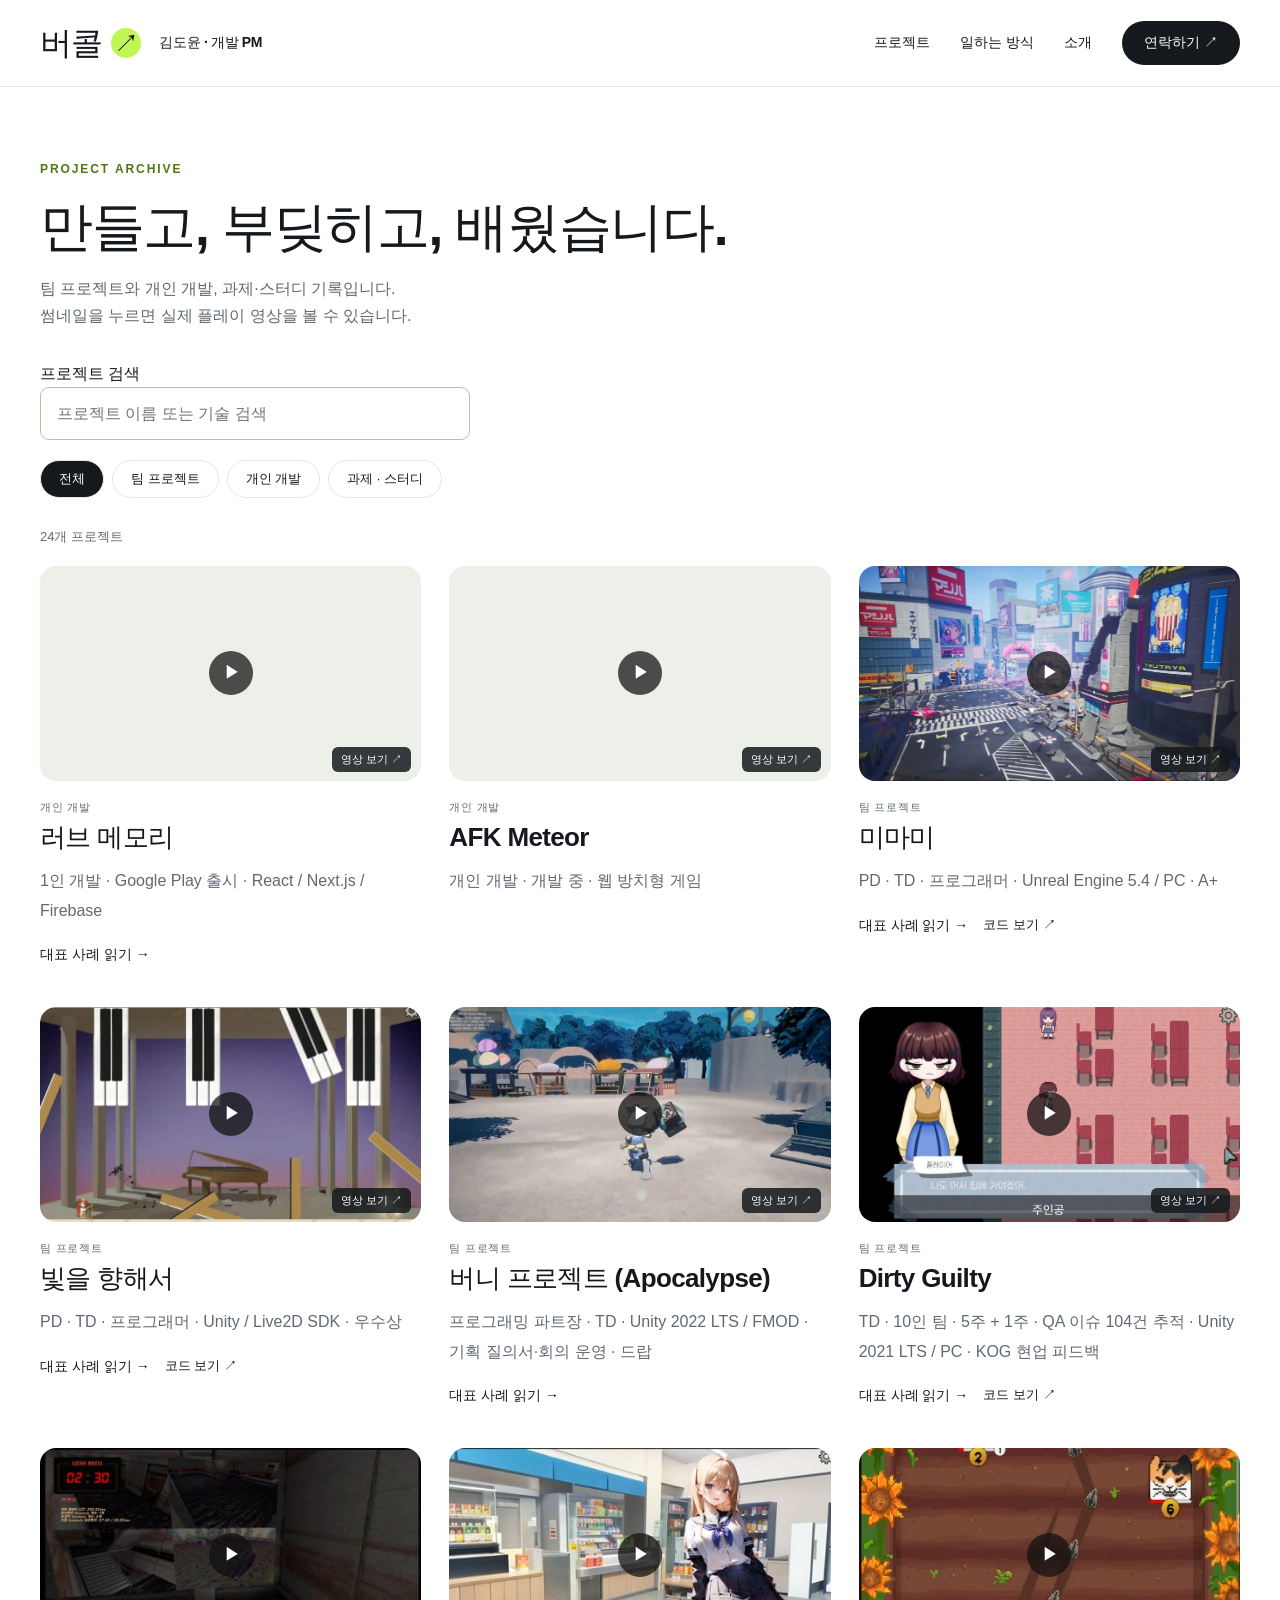
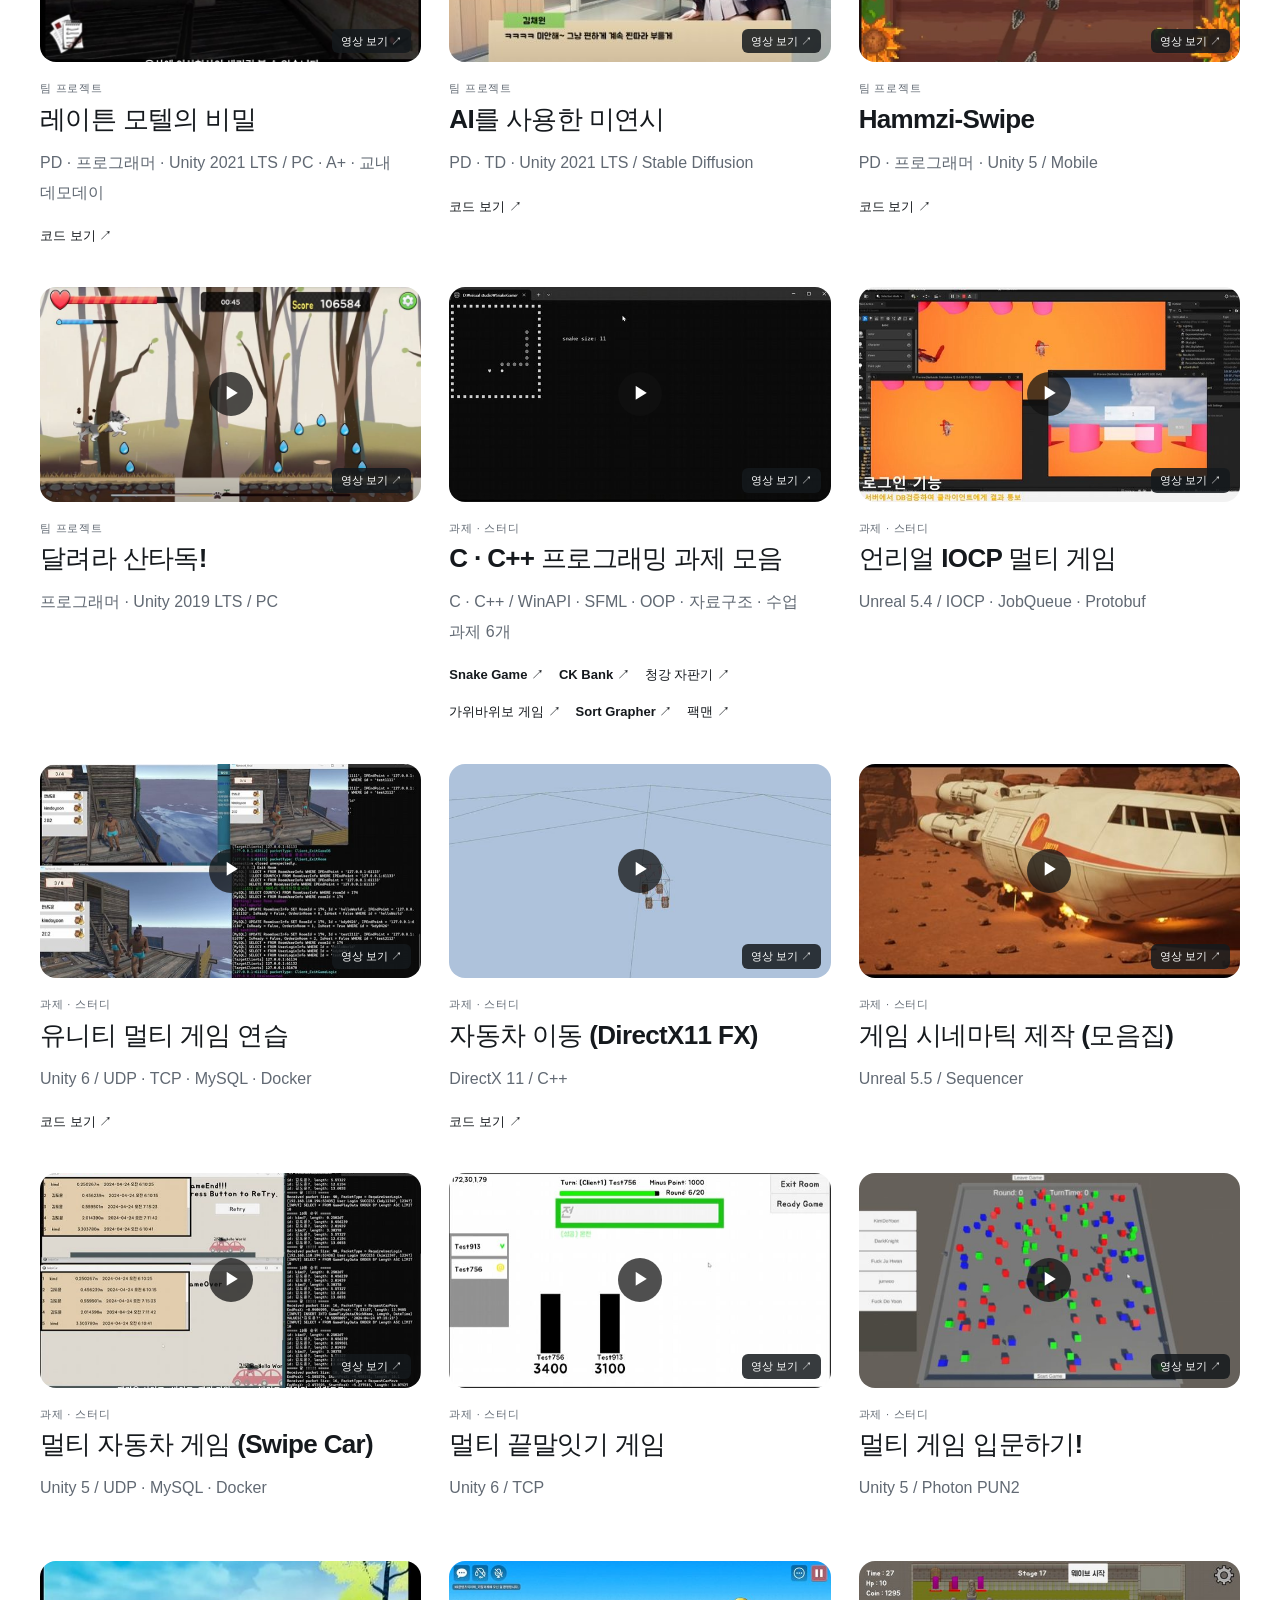
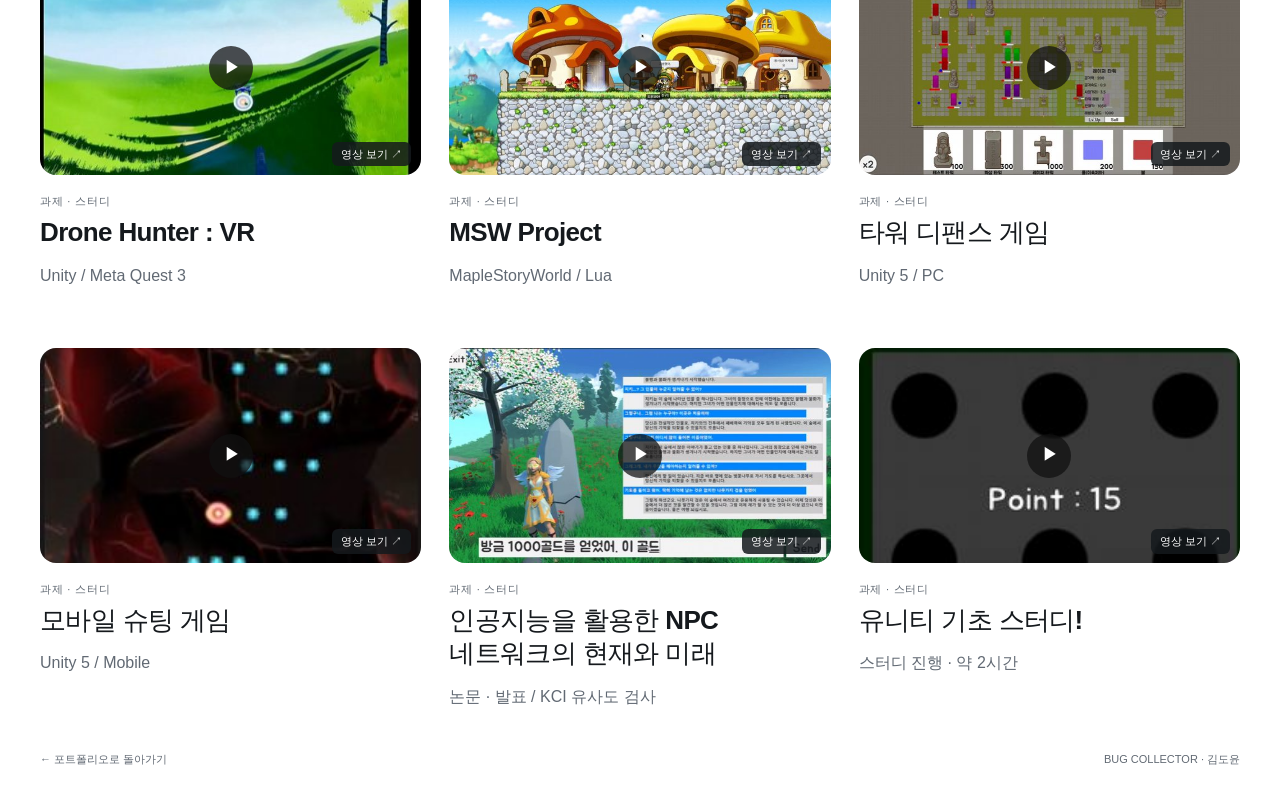
==== commit a8ad22ba: "Add Dirty Guilty QA case study and study-leader evidence - New case-pr-dirty-guilty.html: WBS split " ====
--- a/archive.html
+++ b/archive.html
@@ -6,7 +6,7 @@
 <article class="project" data-project data-category="team"><a class="video-preview" href="https://www.youtube.com/watch?v=m4Nka0iVqvw&amp;t=329s" data-video="m4Nka0iVqvw" data-start="329" data-title="미마미 영상" target="_blank" rel="noopener"><img loading="lazy" src="https://i.ytimg.com/vi/m4Nka0iVqvw/maxresdefault.jpg" data-thumb="m4Nka0iVqvw" data-fallback="assets/img/project/mimami.jpg" alt="미마미 유튜브 썸네일 — 클릭하여 영상 보기" width="1280" height="720"><span class="play" aria-hidden="true">▶</span><span class="watch">영상 보기 ↗</span></a><p class="project-meta">팀 프로젝트</p><h3>미마미</h3><p class="project-summary">PD · TD · 프로그래머 · Unreal Engine 5.4 / PC · A+</p><div class="case-links"><a class="text-link" href="index.html#pr-mimami">대표 사례 읽기 →</a><a href="https://github.com/Kevin04261004/2-2_Team16" target="_blank" rel="noopener">코드 보기 ↗</a></div></article>
 <article class="project" data-project data-category="team"><a class="video-preview" href="https://www.youtube.com/watch?v=gHCZj0rF1ME" data-video="gHCZj0rF1ME" data-start="0" data-title="빛을 향해서 영상" target="_blank" rel="noopener"><img loading="lazy" src="https://i.ytimg.com/vi/gHCZj0rF1ME/maxresdefault.jpg" data-thumb="gHCZj0rF1ME" data-fallback="assets/img/project/jam.jpg" alt="빛을 향해서 유튜브 썸네일 — 클릭하여 영상 보기" width="1280" height="720"><span class="play" aria-hidden="true">▶</span><span class="watch">영상 보기 ↗</span></a><p class="project-meta">팀 프로젝트</p><h3>빛을 향해서</h3><p class="project-summary">PD · TD · 프로그래머 · Unity / Live2D SDK · 우수상</p><div class="case-links"><a class="text-link" href="index.html#pr-jam">대표 사례 읽기 →</a><a href="https://github.com/Kevin04261004/UnityGameJam" target="_blank" rel="noopener">코드 보기 ↗</a></div></article>
 <article class="project" data-project data-category="team"><a class="video-preview" href="https://www.youtube.com/watch?v=OkbLJylW4Js" data-video="OkbLJylW4Js" data-start="0" data-title="버니 프로젝트 (Apocalypse) 영상" target="_blank" rel="noopener"><img loading="lazy" src="https://i.ytimg.com/vi/OkbLJylW4Js/maxresdefault.jpg" data-thumb="OkbLJylW4Js" data-fallback="assets/img/project/bunny.jpg" alt="버니 프로젝트 (Apocalypse) 유튜브 썸네일 — 클릭하여 영상 보기" width="1280" height="720"><span class="play" aria-hidden="true">▶</span><span class="watch">영상 보기 ↗</span></a><p class="project-meta">팀 프로젝트</p><h3>버니 프로젝트 (Apocalypse)</h3><p class="project-summary">프로그래밍 파트장 · TD · Unity 2022 LTS / FMOD · 기획 질의서·회의 운영 · 드랍</p><div class="case-links"><a class="text-link" href="index.html#pr-apocalypse">대표 사례 읽기 →</a></div></article>
-<article class="project" data-project data-category="team"><a class="video-preview" href="https://www.youtube.com/watch?v=yHMLPyDOVHo&amp;t=110s" data-video="yHMLPyDOVHo" data-start="110" data-title="Dirty Guilty 영상" target="_blank" rel="noopener"><img loading="lazy" src="https://i.ytimg.com/vi/yHMLPyDOVHo/maxresdefault.jpg" data-thumb="yHMLPyDOVHo" data-fallback="assets/img/project/dirty.jpg" alt="Dirty Guilty 유튜브 썸네일 — 클릭하여 영상 보기" width="1280" height="720"><span class="play" aria-hidden="true">▶</span><span class="watch">영상 보기 ↗</span></a><p class="project-meta">팀 프로젝트</p><h3>Dirty Guilty</h3><p class="project-summary">TD · 10인 팀 · 5주 개발 + 1주 추가 개발·QA · Unity 2021 LTS / PC · KOG 현업 피드백</p><div class="case-links"><a href="https://github.com/Kevin04261004/HanEarl_Project" target="_blank" rel="noopener">코드 보기 ↗</a></div></article>
+<article class="project" data-project data-category="team"><a class="video-preview" href="https://www.youtube.com/watch?v=yHMLPyDOVHo&amp;t=110s" data-video="yHMLPyDOVHo" data-start="110" data-title="Dirty Guilty 영상" target="_blank" rel="noopener"><img loading="lazy" src="https://i.ytimg.com/vi/yHMLPyDOVHo/maxresdefault.jpg" data-thumb="yHMLPyDOVHo" data-fallback="assets/img/project/dirty.jpg" alt="Dirty Guilty 유튜브 썸네일 — 클릭하여 영상 보기" width="1280" height="720"><span class="play" aria-hidden="true">▶</span><span class="watch">영상 보기 ↗</span></a><p class="project-meta">팀 프로젝트</p><h3>Dirty Guilty</h3><p class="project-summary">TD · 10인 팀 · 5주 + 1주 · QA 이슈 104건 추적 · Unity 2021 LTS / PC · KOG 현업 피드백</p><div class="case-links"><a class="text-link" href="index.html#pr-dirty-guilty">대표 사례 읽기 →</a><a href="https://github.com/Kevin04261004/HanEarl_Project" target="_blank" rel="noopener">코드 보기 ↗</a></div></article>
 <article class="project" data-project data-category="team"><a class="video-preview" href="https://www.youtube.com/watch?v=YPM-Mq_N6Gc&amp;t=8s" data-video="YPM-Mq_N6Gc" data-start="8" data-title="레이튼 모텔의 비밀 영상" target="_blank" rel="noopener"><img loading="lazy" src="https://i.ytimg.com/vi/YPM-Mq_N6Gc/maxresdefault.jpg" data-thumb="YPM-Mq_N6Gc" data-fallback="assets/img/project/horror.jpg" alt="레이튼 모텔의 비밀 유튜브 썸네일 — 클릭하여 영상 보기" width="1280" height="720"><span class="play" aria-hidden="true">▶</span><span class="watch">영상 보기 ↗</span></a><p class="project-meta">팀 프로젝트</p><h3>레이튼 모텔의 비밀</h3><p class="project-summary">PD · 프로그래머 · Unity 2021 LTS / PC · A+ · 교내 데모데이</p><div class="case-links"><a href="https://github.com/Kevin04261004/SingleGame" target="_blank" rel="noopener">코드 보기 ↗</a></div></article>
 <article class="project" data-project data-category="team"><a class="video-preview" href="https://www.youtube.com/watch?v=I3GUWCWDo0I" data-video="I3GUWCWDo0I" data-start="0" data-title="AI를 사용한 미연시 영상" target="_blank" rel="noopener"><img loading="lazy" src="https://i.ytimg.com/vi/I3GUWCWDo0I/maxresdefault.jpg" data-thumb="I3GUWCWDo0I" data-fallback="assets/img/project/ai.jpg" alt="AI를 사용한 미연시 유튜브 썸네일 — 클릭하여 영상 보기" width="1280" height="720"><span class="play" aria-hidden="true">▶</span><span class="watch">영상 보기 ↗</span></a><p class="project-meta">팀 프로젝트</p><h3>AI를 사용한 미연시</h3><p class="project-summary">PD · TD · Unity 2021 LTS / Stable Diffusion</p><div class="case-links"><a href="https://github.com/Kevin04261004/AI_Visual_Novel" target="_blank" rel="noopener">코드 보기 ↗</a></div></article>
 <article class="project" data-project data-category="team"><a class="video-preview" href="https://www.youtube.com/watch?v=K7eGIhjWkEU" data-video="K7eGIhjWkEU" data-start="0" data-title="Hammzi-Swipe 영상" target="_blank" rel="noopener"><img loading="lazy" src="https://i.ytimg.com/vi/K7eGIhjWkEU/maxresdefault.jpg" data-thumb="K7eGIhjWkEU" data-fallback="assets/img/project/tutorial.jpg" alt="Hammzi-Swipe 유튜브 썸네일 — 클릭하여 영상 보기" width="1280" height="720"><span class="play" aria-hidden="true">▶</span><span class="watch">영상 보기 ↗</span></a><p class="project-meta">팀 프로젝트</p><h3>Hammzi-Swipe</h3><p class="project-summary">PD · 프로그래머 · Unity 5 / Mobile</p><div class="case-links"><a href="https://github.com/Kevin04261004/2023_April_GameJam" target="_blank" rel="noopener">코드 보기 ↗</a></div></article>
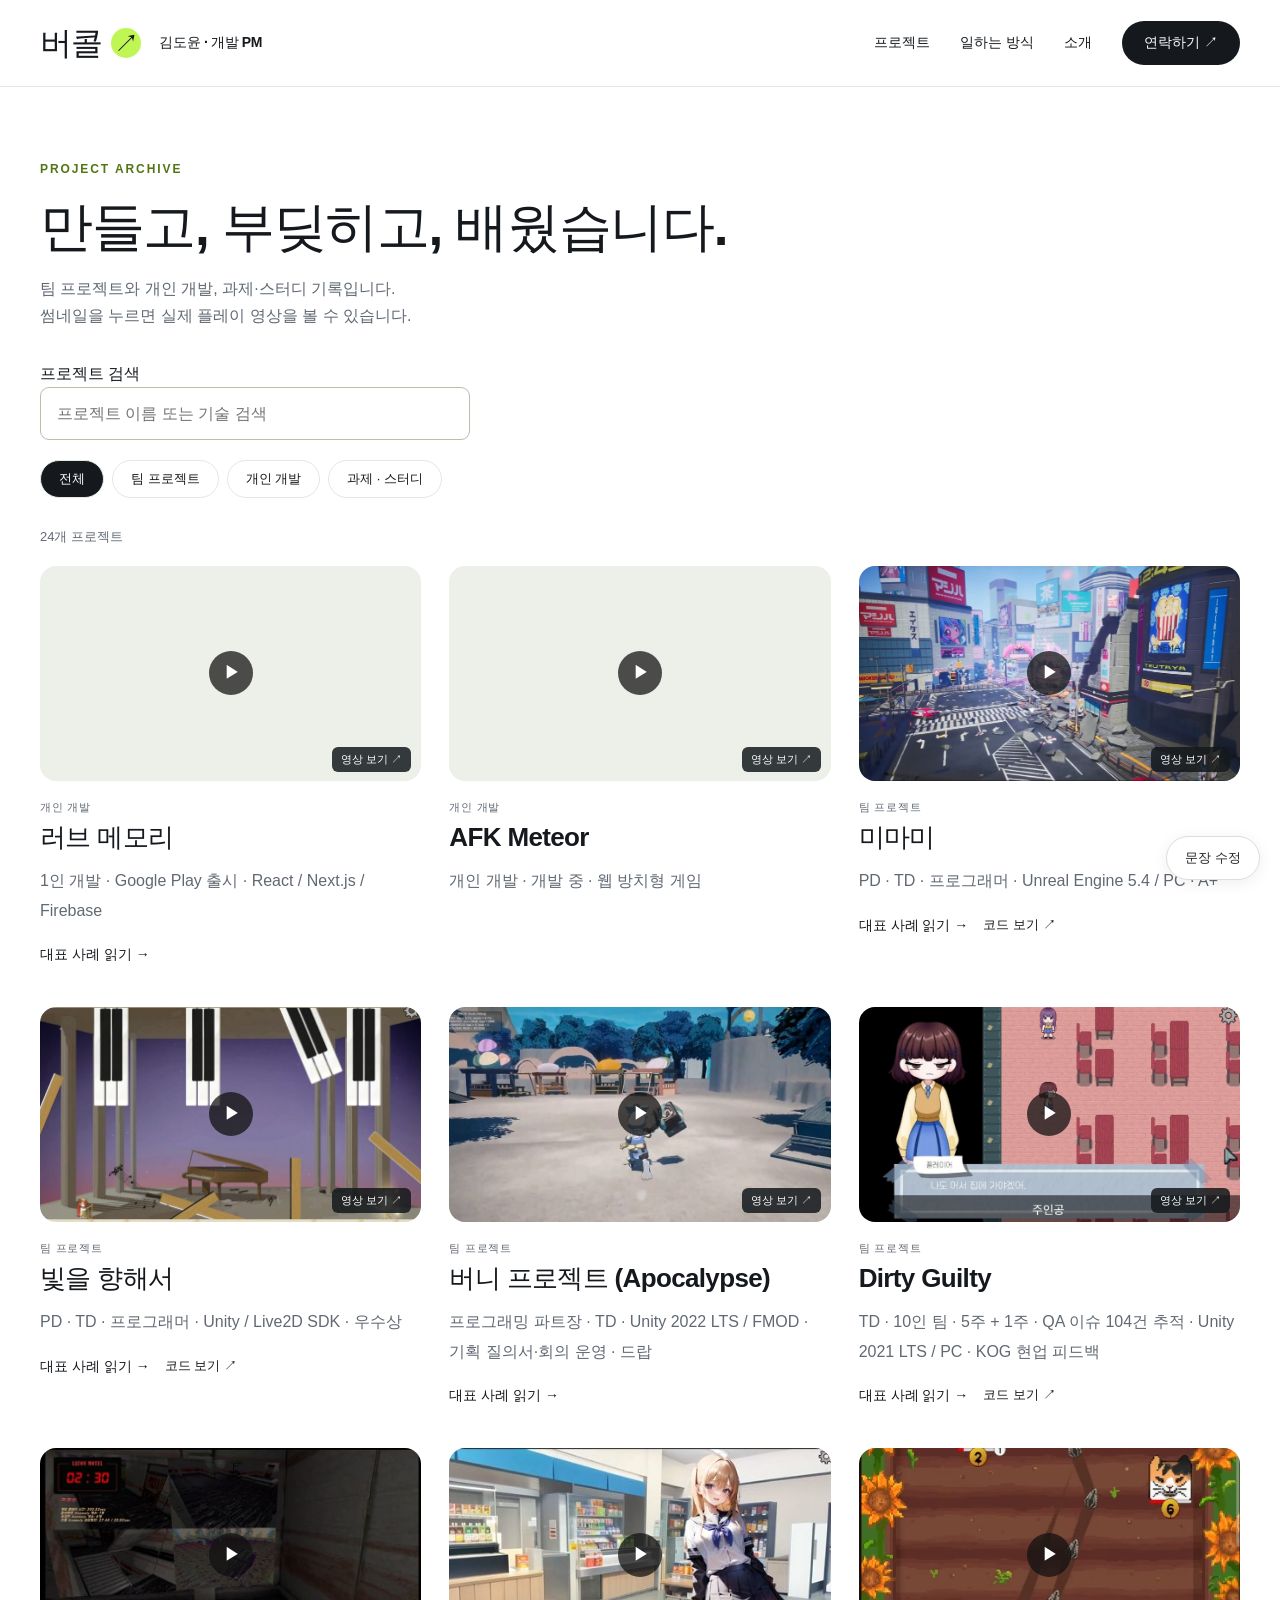
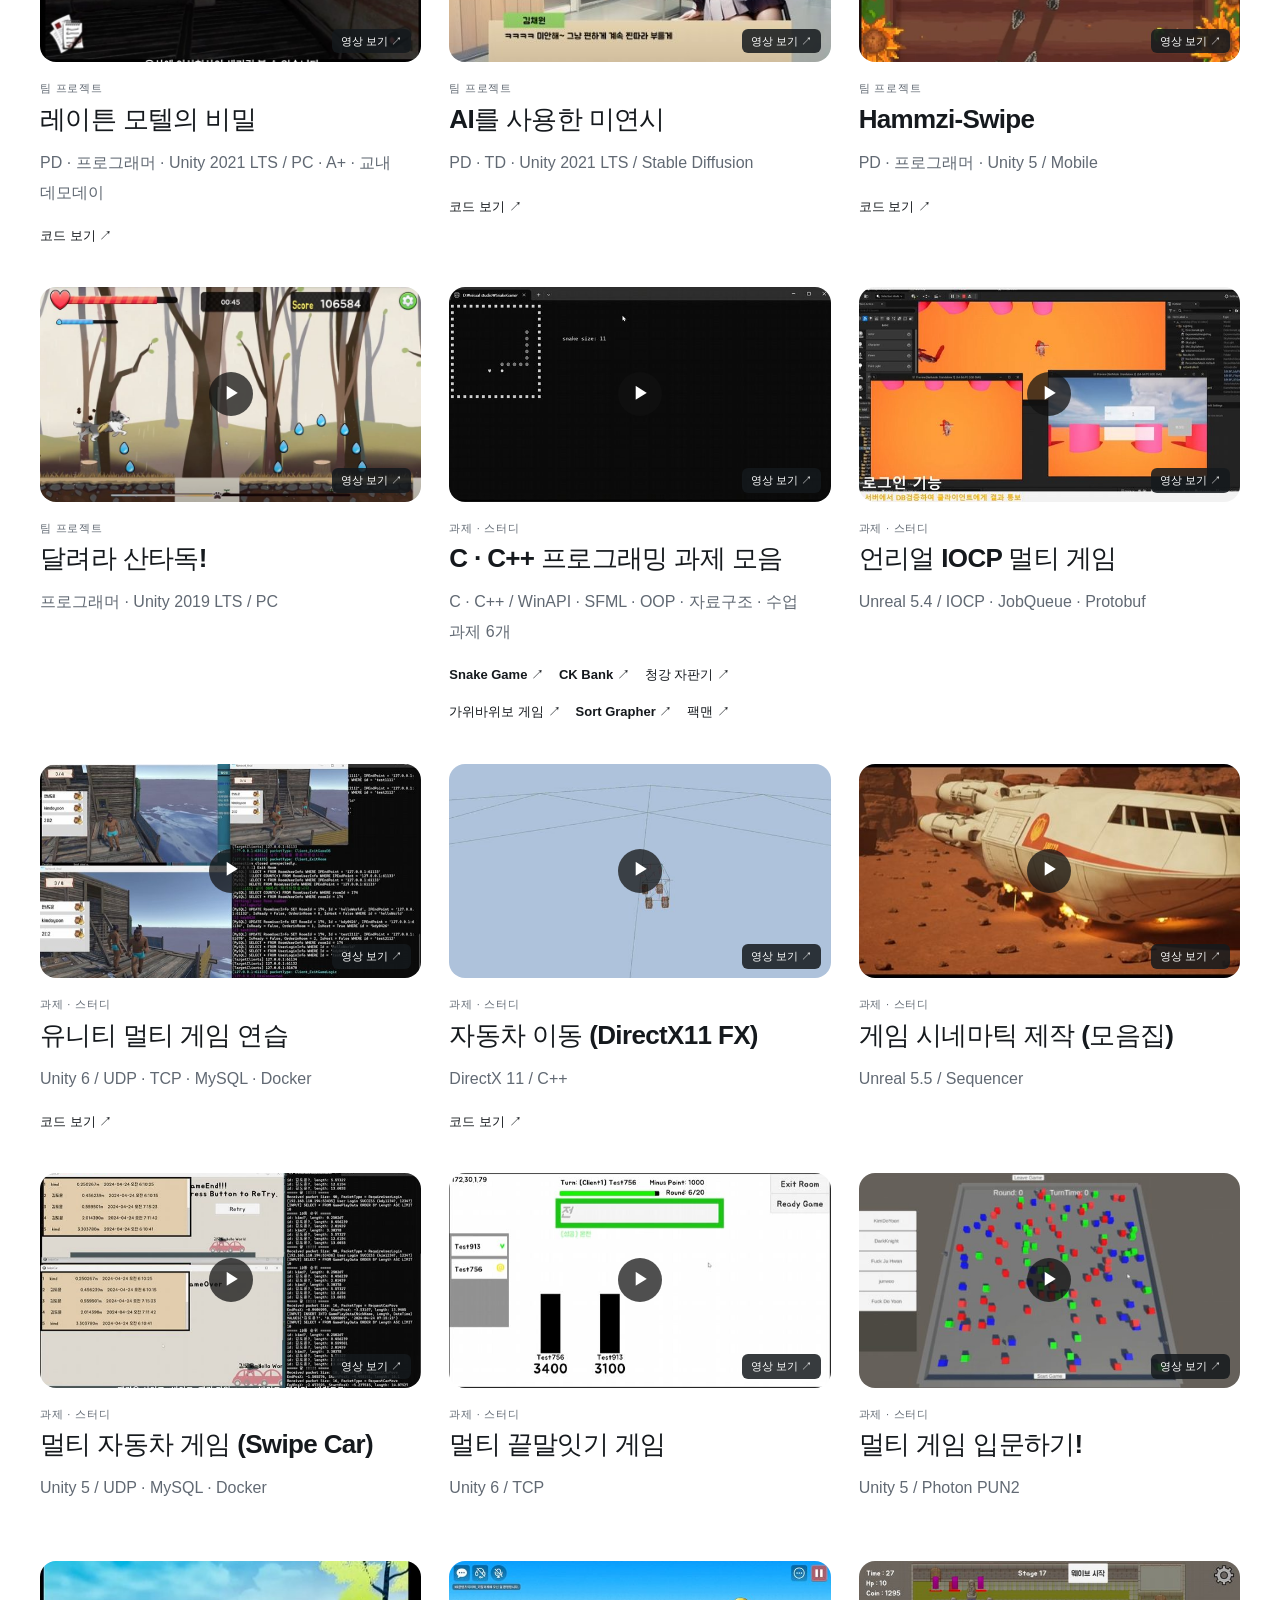
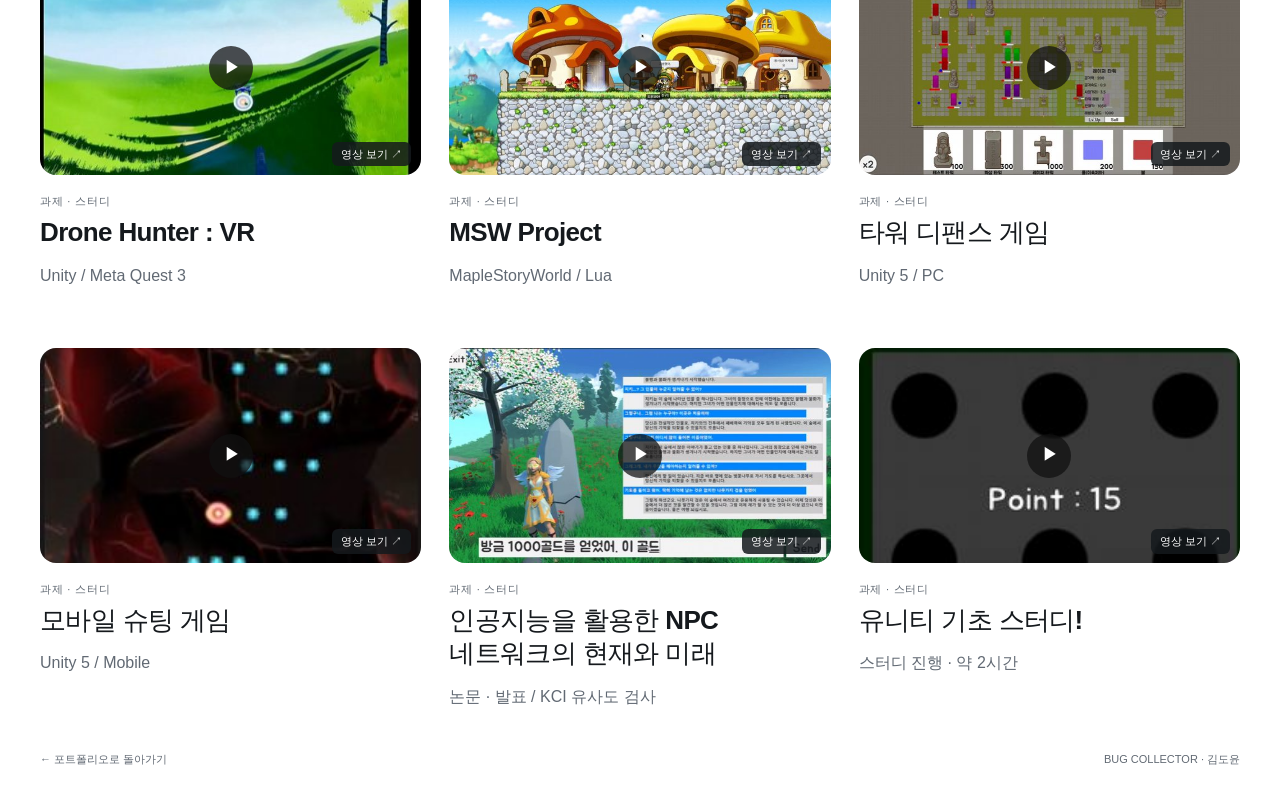
==== commit 9d989fc6: "Add inline sentence editor with Google-only owner access and Firestore persistence setup" ====
--- a/archive.html
+++ b/archive.html
@@ -1,27 +1,27 @@
-<!doctype html><html lang="ko"><head><meta charset="utf-8"><meta name="viewport" content="width=device-width,initial-scale=1"><title>프로젝트 아카이브 | 김도윤 · 버콜</title><meta name="description" content="완성으로 이끌어내는 PM 김도윤. 러브 메모리 출시, 미마미 16인 협업, 버니 프로젝트 기획 질의서, 빛을 향해서 게임잼 수상까지."><meta name="theme-color" content="#c0f653"><meta property="og:title" content="김도윤 · 완성으로 이끌어내는 PM | 버그 콜렉터"><meta property="og:image" content="https://kevin04261004.github.io/Portfolio/assets/img/brand/bug-collector.png"><link rel="stylesheet" href="assets/css/portfolio.css"><script src="assets/js/portfolio.js" defer></script></head><body>
-<a class="skip" href="#main">본문으로 바로가기</a>
-<header class="header"><div class="header-inner"><a class="brand" href="index.html">버콜<span class="brand-dot" aria-hidden="true">↗</span><span class="brand-name">김도윤 · 개발 PM</span></a><nav aria-label="주요 메뉴"><a href="index.html#projects">프로젝트</a><a href="index.html#approach">일하는 방식</a><a href="index.html#about">소개</a><a class="nav-contact" href="index.html#contact">연락하기 ↗</a></nav></div></header>
-<main class="container" id="main"><section class="archive-hero"><p class="eyebrow">PROJECT ARCHIVE</p><h1>만들고, 부딪히고, 배웠습니다.</h1><p>팀 프로젝트와 개인 개발, 과제·스터디 기록입니다. <br>썸네일을 누르면 실제 플레이 영상을 볼 수 있습니다.</p></section><label for="archive-search">프로젝트 검색</label><br><input class="archive-search" id="archive-search" type="search" placeholder="프로젝트 이름 또는 기술 검색"><div class="filter-bar" aria-label="프로젝트 분류"><button data-filter="all" aria-pressed="true">전체</button><button data-filter="team" aria-pressed="false">팀 프로젝트</button><button data-filter="solo" aria-pressed="false">개인 개발</button><button data-filter="study" aria-pressed="false">과제 · 스터디</button></div><p class="archive-count" id="archive-count" role="status"></p><div class="project-grid archive-grid"><article class="project" data-project data-category="solo"><a class="video-preview" href="https://www.youtube.com/watch?v=WIhtwNLPAaQ" data-video="WIhtwNLPAaQ" data-start="0" data-title="러브 메모리 영상" target="_blank" rel="noopener"><img loading="lazy" src="https://i.ytimg.com/vi/WIhtwNLPAaQ/maxresdefault.jpg" data-thumb="WIhtwNLPAaQ" data-fallback="" alt="러브 메모리 유튜브 썸네일 — 클릭하여 영상 보기" width="1280" height="720"><span class="play" aria-hidden="true">▶</span><span class="watch">영상 보기 ↗</span></a><p class="project-meta">개인 개발</p><h3>러브 메모리</h3><p class="project-summary">1인 개발 · Google Play 출시 · React / Next.js / Firebase</p><div class="case-links"><a class="text-link" href="index.html#love-memory">대표 사례 읽기 →</a></div></article>
-<article class="project" data-project data-category="solo"><a class="video-preview" href="https://www.youtube.com/watch?v=PETrRqrZuAQ" data-video="PETrRqrZuAQ" data-start="0" data-title="AFK Meteor 영상" target="_blank" rel="noopener"><img loading="lazy" src="https://i.ytimg.com/vi/PETrRqrZuAQ/maxresdefault.jpg" data-thumb="PETrRqrZuAQ" data-fallback="" alt="AFK Meteor 유튜브 썸네일 — 클릭하여 영상 보기" width="1280" height="720"><span class="play" aria-hidden="true">▶</span><span class="watch">영상 보기 ↗</span></a><p class="project-meta">개인 개발</p><h3>AFK Meteor</h3><p class="project-summary">개인 개발 · 개발 중 · 웹 방치형 게임</p><div class="case-links"></div></article>
-<article class="project" data-project data-category="team"><a class="video-preview" href="https://www.youtube.com/watch?v=m4Nka0iVqvw&amp;t=329s" data-video="m4Nka0iVqvw" data-start="329" data-title="미마미 영상" target="_blank" rel="noopener"><img loading="lazy" src="https://i.ytimg.com/vi/m4Nka0iVqvw/maxresdefault.jpg" data-thumb="m4Nka0iVqvw" data-fallback="assets/img/project/mimami.jpg" alt="미마미 유튜브 썸네일 — 클릭하여 영상 보기" width="1280" height="720"><span class="play" aria-hidden="true">▶</span><span class="watch">영상 보기 ↗</span></a><p class="project-meta">팀 프로젝트</p><h3>미마미</h3><p class="project-summary">PD · TD · 프로그래머 · Unreal Engine 5.4 / PC · A+</p><div class="case-links"><a class="text-link" href="index.html#pr-mimami">대표 사례 읽기 →</a><a href="https://github.com/Kevin04261004/2-2_Team16" target="_blank" rel="noopener">코드 보기 ↗</a></div></article>
-<article class="project" data-project data-category="team"><a class="video-preview" href="https://www.youtube.com/watch?v=gHCZj0rF1ME" data-video="gHCZj0rF1ME" data-start="0" data-title="빛을 향해서 영상" target="_blank" rel="noopener"><img loading="lazy" src="https://i.ytimg.com/vi/gHCZj0rF1ME/maxresdefault.jpg" data-thumb="gHCZj0rF1ME" data-fallback="assets/img/project/jam.jpg" alt="빛을 향해서 유튜브 썸네일 — 클릭하여 영상 보기" width="1280" height="720"><span class="play" aria-hidden="true">▶</span><span class="watch">영상 보기 ↗</span></a><p class="project-meta">팀 프로젝트</p><h3>빛을 향해서</h3><p class="project-summary">PD · TD · 프로그래머 · Unity / Live2D SDK · 우수상</p><div class="case-links"><a class="text-link" href="index.html#pr-jam">대표 사례 읽기 →</a><a href="https://github.com/Kevin04261004/UnityGameJam" target="_blank" rel="noopener">코드 보기 ↗</a></div></article>
-<article class="project" data-project data-category="team"><a class="video-preview" href="https://www.youtube.com/watch?v=OkbLJylW4Js" data-video="OkbLJylW4Js" data-start="0" data-title="버니 프로젝트 (Apocalypse) 영상" target="_blank" rel="noopener"><img loading="lazy" src="https://i.ytimg.com/vi/OkbLJylW4Js/maxresdefault.jpg" data-thumb="OkbLJylW4Js" data-fallback="assets/img/project/bunny.jpg" alt="버니 프로젝트 (Apocalypse) 유튜브 썸네일 — 클릭하여 영상 보기" width="1280" height="720"><span class="play" aria-hidden="true">▶</span><span class="watch">영상 보기 ↗</span></a><p class="project-meta">팀 프로젝트</p><h3>버니 프로젝트 (Apocalypse)</h3><p class="project-summary">프로그래밍 파트장 · TD · Unity 2022 LTS / FMOD · 기획 질의서·회의 운영 · 드랍</p><div class="case-links"><a class="text-link" href="index.html#pr-apocalypse">대표 사례 읽기 →</a></div></article>
-<article class="project" data-project data-category="team"><a class="video-preview" href="https://www.youtube.com/watch?v=yHMLPyDOVHo&amp;t=110s" data-video="yHMLPyDOVHo" data-start="110" data-title="Dirty Guilty 영상" target="_blank" rel="noopener"><img loading="lazy" src="https://i.ytimg.com/vi/yHMLPyDOVHo/maxresdefault.jpg" data-thumb="yHMLPyDOVHo" data-fallback="assets/img/project/dirty.jpg" alt="Dirty Guilty 유튜브 썸네일 — 클릭하여 영상 보기" width="1280" height="720"><span class="play" aria-hidden="true">▶</span><span class="watch">영상 보기 ↗</span></a><p class="project-meta">팀 프로젝트</p><h3>Dirty Guilty</h3><p class="project-summary">TD · 10인 팀 · 5주 + 1주 · QA 이슈 104건 추적 · Unity 2021 LTS / PC · KOG 현업 피드백</p><div class="case-links"><a class="text-link" href="index.html#pr-dirty-guilty">대표 사례 읽기 →</a><a href="https://github.com/Kevin04261004/HanEarl_Project" target="_blank" rel="noopener">코드 보기 ↗</a></div></article>
-<article class="project" data-project data-category="team"><a class="video-preview" href="https://www.youtube.com/watch?v=YPM-Mq_N6Gc&amp;t=8s" data-video="YPM-Mq_N6Gc" data-start="8" data-title="레이튼 모텔의 비밀 영상" target="_blank" rel="noopener"><img loading="lazy" src="https://i.ytimg.com/vi/YPM-Mq_N6Gc/maxresdefault.jpg" data-thumb="YPM-Mq_N6Gc" data-fallback="assets/img/project/horror.jpg" alt="레이튼 모텔의 비밀 유튜브 썸네일 — 클릭하여 영상 보기" width="1280" height="720"><span class="play" aria-hidden="true">▶</span><span class="watch">영상 보기 ↗</span></a><p class="project-meta">팀 프로젝트</p><h3>레이튼 모텔의 비밀</h3><p class="project-summary">PD · 프로그래머 · Unity 2021 LTS / PC · A+ · 교내 데모데이</p><div class="case-links"><a href="https://github.com/Kevin04261004/SingleGame" target="_blank" rel="noopener">코드 보기 ↗</a></div></article>
-<article class="project" data-project data-category="team"><a class="video-preview" href="https://www.youtube.com/watch?v=I3GUWCWDo0I" data-video="I3GUWCWDo0I" data-start="0" data-title="AI를 사용한 미연시 영상" target="_blank" rel="noopener"><img loading="lazy" src="https://i.ytimg.com/vi/I3GUWCWDo0I/maxresdefault.jpg" data-thumb="I3GUWCWDo0I" data-fallback="assets/img/project/ai.jpg" alt="AI를 사용한 미연시 유튜브 썸네일 — 클릭하여 영상 보기" width="1280" height="720"><span class="play" aria-hidden="true">▶</span><span class="watch">영상 보기 ↗</span></a><p class="project-meta">팀 프로젝트</p><h3>AI를 사용한 미연시</h3><p class="project-summary">PD · TD · Unity 2021 LTS / Stable Diffusion</p><div class="case-links"><a href="https://github.com/Kevin04261004/AI_Visual_Novel" target="_blank" rel="noopener">코드 보기 ↗</a></div></article>
-<article class="project" data-project data-category="team"><a class="video-preview" href="https://www.youtube.com/watch?v=K7eGIhjWkEU" data-video="K7eGIhjWkEU" data-start="0" data-title="Hammzi-Swipe 영상" target="_blank" rel="noopener"><img loading="lazy" src="https://i.ytimg.com/vi/K7eGIhjWkEU/maxresdefault.jpg" data-thumb="K7eGIhjWkEU" data-fallback="assets/img/project/tutorial.jpg" alt="Hammzi-Swipe 유튜브 썸네일 — 클릭하여 영상 보기" width="1280" height="720"><span class="play" aria-hidden="true">▶</span><span class="watch">영상 보기 ↗</span></a><p class="project-meta">팀 프로젝트</p><h3>Hammzi-Swipe</h3><p class="project-summary">PD · 프로그래머 · Unity 5 / Mobile</p><div class="case-links"><a href="https://github.com/Kevin04261004/2023_April_GameJam" target="_blank" rel="noopener">코드 보기 ↗</a></div></article>
-<article class="project" data-project data-category="team"><a class="video-preview" href="https://www.youtube.com/watch?v=zyVXedbCBdY" data-video="zyVXedbCBdY" data-start="0" data-title="달려라 산타독! 영상" target="_blank" rel="noopener"><img loading="lazy" src="https://i.ytimg.com/vi/zyVXedbCBdY/maxresdefault.jpg" data-thumb="zyVXedbCBdY" data-fallback="assets/img/project/welcome.jpg" alt="달려라 산타독! 유튜브 썸네일 — 클릭하여 영상 보기" width="1280" height="720"><span class="play" aria-hidden="true">▶</span><span class="watch">영상 보기 ↗</span></a><p class="project-meta">팀 프로젝트</p><h3>달려라 산타독!</h3><p class="project-summary">프로그래머 · Unity 2019 LTS / PC</p><div class="case-links"></div></article>
-<article class="project" data-project data-category="study"><a class="video-preview" href="https://www.youtube.com/watch?v=VEbyM6-MCN8" data-video="VEbyM6-MCN8" data-start="0" data-title="Snake Game 영상" target="_blank" rel="noopener"><img loading="lazy" src="https://i.ytimg.com/vi/VEbyM6-MCN8/maxresdefault.jpg" data-thumb="VEbyM6-MCN8" data-fallback="assets/img/solo/snake.jpg" alt="Snake Game 유튜브 썸네일 — 클릭하여 영상 보기" width="1280" height="720"><span class="play" aria-hidden="true">▶</span><span class="watch">영상 보기 ↗</span></a><p class="project-meta">과제 · 스터디</p><h3>C · C++ 프로그래밍 과제 모음</h3><p class="project-summary">C · C++ / WinAPI · SFML · OOP · 자료구조 · 수업 과제 6개</p><div class="case-links"><a href="https://www.youtube.com/watch?v=VEbyM6-MCN8" target="_blank" rel="noopener">Snake Game ↗</a><a href="https://www.youtube.com/watch?v=BjAkx_YjdaM" target="_blank" rel="noopener">CK Bank ↗</a><a href="https://www.youtube.com/watch?v=XcAeNlNNwFY" target="_blank" rel="noopener">청강 자판기 ↗</a><a href="https://www.youtube.com/watch?v=YXQLgiVv_ns" target="_blank" rel="noopener">가위바위보 게임 ↗</a><a href="https://www.youtube.com/watch?v=mXYi02y6b4M" target="_blank" rel="noopener">Sort Grapher ↗</a><a href="https://www.youtube.com/watch?v=KGKYbO35mvg" target="_blank" rel="noopener">팩맨 ↗</a></div></article>
-<article class="project" data-project data-category="study"><a class="video-preview" href="https://www.youtube.com/watch?v=mthlYz6apw0" data-video="mthlYz6apw0" data-start="0" data-title="언리얼 IOCP 멀티 게임 영상" target="_blank" rel="noopener"><img loading="lazy" src="https://i.ytimg.com/vi/mthlYz6apw0/maxresdefault.jpg" data-thumb="mthlYz6apw0" data-fallback="assets/img/solo/unreal-iocp.jpg" alt="언리얼 IOCP 멀티 게임 유튜브 썸네일 — 클릭하여 영상 보기" width="1280" height="720"><span class="play" aria-hidden="true">▶</span><span class="watch">영상 보기 ↗</span></a><p class="project-meta">과제 · 스터디</p><h3>언리얼 IOCP 멀티 게임</h3><p class="project-summary">Unreal 5.4 / IOCP · JobQueue · Protobuf</p><div class="case-links"></div></article>
-<article class="project" data-project data-category="study"><a class="video-preview" href="https://www.youtube.com/watch?v=tNlxN5e5zfk&amp;t=65" data-video="tNlxN5e5zfk" data-start="65" data-title="유니티 멀티 게임 연습 영상" target="_blank" rel="noopener"><img loading="lazy" src="https://i.ytimg.com/vi/tNlxN5e5zfk/maxresdefault.jpg" data-thumb="tNlxN5e5zfk" data-fallback="assets/img/solo/unity-multi-practice.jpg" alt="유니티 멀티 게임 연습 유튜브 썸네일 — 클릭하여 영상 보기" width="1280" height="720"><span class="play" aria-hidden="true">▶</span><span class="watch">영상 보기 ↗</span></a><p class="project-meta">과제 · 스터디</p><h3>유니티 멀티 게임 연습</h3><p class="project-summary">Unity 6 / UDP · TCP · MySQL · Docker</p><div class="case-links"><a href="https://github.com/Kevin04261004/network_final" target="_blank" rel="noopener">코드 보기 ↗</a></div></article>
-<article class="project" data-project data-category="study"><a class="video-preview" href="https://www.youtube.com/watch?v=oTNETUWRGvU" data-video="oTNETUWRGvU" data-start="0" data-title="자동차 이동 (DirectX11 FX) 영상" target="_blank" rel="noopener"><img loading="lazy" src="https://i.ytimg.com/vi/oTNETUWRGvU/maxresdefault.jpg" data-thumb="oTNETUWRGvU" data-fallback="assets/img/solo/dx11-car.jpg" alt="자동차 이동 (DirectX11 FX) 유튜브 썸네일 — 클릭하여 영상 보기" width="1280" height="720"><span class="play" aria-hidden="true">▶</span><span class="watch">영상 보기 ↗</span></a><p class="project-meta">과제 · 스터디</p><h3>자동차 이동 (DirectX11 FX)</h3><p class="project-summary">DirectX 11 / C++</p><div class="case-links"><a href="https://github.com/Kevin04261004/DirectX11Study" target="_blank" rel="noopener">코드 보기 ↗</a></div></article>
-<article class="project" data-project data-category="study"><a class="video-preview" href="https://www.youtube.com/watch?v=hTDdtHfg0Es" data-video="hTDdtHfg0Es" data-start="0" data-title="게임 시네마틱 제작 (모음집) 영상" target="_blank" rel="noopener"><img loading="lazy" src="https://i.ytimg.com/vi/hTDdtHfg0Es/maxresdefault.jpg" data-thumb="hTDdtHfg0Es" data-fallback="assets/img/solo/cinematics.jpg" alt="게임 시네마틱 제작 (모음집) 유튜브 썸네일 — 클릭하여 영상 보기" width="1280" height="720"><span class="play" aria-hidden="true">▶</span><span class="watch">영상 보기 ↗</span></a><p class="project-meta">과제 · 스터디</p><h3>게임 시네마틱 제작 (모음집)</h3><p class="project-summary">Unreal 5.5 / Sequencer</p><div class="case-links"></div></article>
-<article class="project" data-project data-category="study"><a class="video-preview" href="https://www.youtube.com/watch?v=AafhnPcF1nA&amp;t=19s" data-video="AafhnPcF1nA" data-start="19" data-title="멀티 자동차 게임 (Swipe Car) 영상" target="_blank" rel="noopener"><img loading="lazy" src="https://i.ytimg.com/vi/AafhnPcF1nA/maxresdefault.jpg" data-thumb="AafhnPcF1nA" data-fallback="assets/img/solo/swipe-car.jpg" alt="멀티 자동차 게임 (Swipe Car) 유튜브 썸네일 — 클릭하여 영상 보기" width="1280" height="720"><span class="play" aria-hidden="true">▶</span><span class="watch">영상 보기 ↗</span></a><p class="project-meta">과제 · 스터디</p><h3>멀티 자동차 게임 (Swipe Car)</h3><p class="project-summary">Unity 5 / UDP · MySQL · Docker</p><div class="case-links"></div></article>
-<article class="project" data-project data-category="study"><a class="video-preview" href="https://www.youtube.com/watch?v=xzU4uJq0PPw" data-video="xzU4uJq0PPw" data-start="0" data-title="멀티 끝말잇기 게임 영상" target="_blank" rel="noopener"><img loading="lazy" src="https://i.ytimg.com/vi/xzU4uJq0PPw/maxresdefault.jpg" data-thumb="xzU4uJq0PPw" data-fallback="assets/img/solo/word-chain.jpg" alt="멀티 끝말잇기 게임 유튜브 썸네일 — 클릭하여 영상 보기" width="1280" height="720"><span class="play" aria-hidden="true">▶</span><span class="watch">영상 보기 ↗</span></a><p class="project-meta">과제 · 스터디</p><h3>멀티 끝말잇기 게임</h3><p class="project-summary">Unity 6 / TCP</p><div class="case-links"></div></article>
-<article class="project" data-project data-category="study"><a class="video-preview" href="https://www.youtube.com/watch?v=nLxbhIZMTjk" data-video="nLxbhIZMTjk" data-start="0" data-title="멀티 게임 입문하기! 영상" target="_blank" rel="noopener"><img loading="lazy" src="https://i.ytimg.com/vi/nLxbhIZMTjk/maxresdefault.jpg" data-thumb="nLxbhIZMTjk" data-fallback="assets/img/solo/multi-intro.jpg" alt="멀티 게임 입문하기! 유튜브 썸네일 — 클릭하여 영상 보기" width="1280" height="720"><span class="play" aria-hidden="true">▶</span><span class="watch">영상 보기 ↗</span></a><p class="project-meta">과제 · 스터디</p><h3>멀티 게임 입문하기!</h3><p class="project-summary">Unity 5 / Photon PUN2</p><div class="case-links"></div></article>
-<article class="project" data-project data-category="study"><a class="video-preview" href="https://www.youtube.com/watch?v=dpLbemGFVuM&amp;t=9s" data-video="dpLbemGFVuM" data-start="9" data-title="Drone Hunter : VR 영상" target="_blank" rel="noopener"><img loading="lazy" src="https://i.ytimg.com/vi/dpLbemGFVuM/maxresdefault.jpg" data-thumb="dpLbemGFVuM" data-fallback="assets/img/solo/drone-hunter-vr.jpg" alt="Drone Hunter : VR 유튜브 썸네일 — 클릭하여 영상 보기" width="1280" height="720"><span class="play" aria-hidden="true">▶</span><span class="watch">영상 보기 ↗</span></a><p class="project-meta">과제 · 스터디</p><h3>Drone Hunter : VR</h3><p class="project-summary">Unity / Meta Quest 3</p><div class="case-links"></div></article>
-<article class="project" data-project data-category="study"><a class="video-preview" href="https://www.youtube.com/watch?v=D_cSlYmh8VA&amp;t=41s" data-video="D_cSlYmh8VA" data-start="41" data-title="MSW Project 영상" target="_blank" rel="noopener"><img loading="lazy" src="https://i.ytimg.com/vi/D_cSlYmh8VA/maxresdefault.jpg" data-thumb="D_cSlYmh8VA" data-fallback="assets/img/solo/msw.jpg" alt="MSW Project 유튜브 썸네일 — 클릭하여 영상 보기" width="1280" height="720"><span class="play" aria-hidden="true">▶</span><span class="watch">영상 보기 ↗</span></a><p class="project-meta">과제 · 스터디</p><h3>MSW Project</h3><p class="project-summary">MapleStoryWorld / Lua</p><div class="case-links"></div></article>
-<article class="project" data-project data-category="study"><a class="video-preview" href="https://www.youtube.com/watch?v=aPhMjhOIOtw" data-video="aPhMjhOIOtw" data-start="0" data-title="타워 디팬스 게임 영상" target="_blank" rel="noopener"><img loading="lazy" src="https://i.ytimg.com/vi/aPhMjhOIOtw/maxresdefault.jpg" data-thumb="aPhMjhOIOtw" data-fallback="assets/img/solo/tower-defense.jpg" alt="타워 디팬스 게임 유튜브 썸네일 — 클릭하여 영상 보기" width="1280" height="720"><span class="play" aria-hidden="true">▶</span><span class="watch">영상 보기 ↗</span></a><p class="project-meta">과제 · 스터디</p><h3>타워 디팬스 게임</h3><p class="project-summary">Unity 5 / PC</p><div class="case-links"></div></article>
-<article class="project" data-project data-category="study"><a class="video-preview" href="https://www.youtube.com/watch?v=oXFxrSt-D8g" data-video="oXFxrSt-D8g" data-start="0" data-title="모바일 슈팅 게임 영상" target="_blank" rel="noopener"><img loading="lazy" src="https://i.ytimg.com/vi/oXFxrSt-D8g/maxresdefault.jpg" data-thumb="oXFxrSt-D8g" data-fallback="assets/img/solo/mobile-shooter.jpg" alt="모바일 슈팅 게임 유튜브 썸네일 — 클릭하여 영상 보기" width="1280" height="720"><span class="play" aria-hidden="true">▶</span><span class="watch">영상 보기 ↗</span></a><p class="project-meta">과제 · 스터디</p><h3>모바일 슈팅 게임</h3><p class="project-summary">Unity 5 / Mobile</p><div class="case-links"></div></article>
-<article class="project" data-project data-category="study"><a class="video-preview" href="https://www.youtube.com/watch?v=0Dg4RWkcYHU&amp;t=220s" data-video="0Dg4RWkcYHU" data-start="220" data-title="인공지능을 활용한 NPC 네트워크의 현재와 미래 영상" target="_blank" rel="noopener"><img loading="lazy" src="https://i.ytimg.com/vi/0Dg4RWkcYHU/maxresdefault.jpg" data-thumb="0Dg4RWkcYHU" data-fallback="assets/img/solo/ai-npc-paper.jpg" alt="인공지능을 활용한 NPC 네트워크의 현재와 미래 유튜브 썸네일 — 클릭하여 영상 보기" width="1280" height="720"><span class="play" aria-hidden="true">▶</span><span class="watch">영상 보기 ↗</span></a><p class="project-meta">과제 · 스터디</p><h3>인공지능을 활용한 NPC 네트워크의 현재와 미래</h3><p class="project-summary">논문 · 발표 / KCI 유사도 검사</p><div class="case-links"></div></article>
-<article class="project" data-project data-category="study"><a class="video-preview" href="https://www.youtube.com/watch?v=8qhBb9M79r4" data-video="8qhBb9M79r4" data-start="0" data-title="유니티 기초 스터디! 영상" target="_blank" rel="noopener"><img loading="lazy" src="https://i.ytimg.com/vi/8qhBb9M79r4/maxresdefault.jpg" data-thumb="8qhBb9M79r4" data-fallback="assets/img/solo/unity-study.jpg" alt="유니티 기초 스터디! 유튜브 썸네일 — 클릭하여 영상 보기" width="1280" height="720"><span class="play" aria-hidden="true">▶</span><span class="watch">영상 보기 ↗</span></a><p class="project-meta">과제 · 스터디</p><h3>유니티 기초 스터디!</h3><p class="project-summary">스터디 진행 · 약 2시간</p><div class="case-links"></div></article></div></main><footer class="footer container"><a href="index.html">← 포트폴리오로 돌아가기</a><span>BUG COLLECTOR · 김도윤</span></footer><dialog id="video-dialog" aria-labelledby="video-title"><div class="video-toolbar"><h2 id="video-title">프로젝트 영상</h2><button type="button" data-close aria-label="영상 닫기">닫기 ✕</button></div><div id="player"></div><p>영상이 재생되지 않나요? <a id="youtube-direct" target="_blank" rel="noopener">YouTube에서 보기 ↗</a></p></dialog></body></html>
+<!doctype html><html lang="ko"><head><meta charset="utf-8"><meta name="viewport" content="width=device-width,initial-scale=1"><title>프로젝트 아카이브 | 김도윤 · 버콜</title><meta name="description" content="완성으로 이끌어내는 PM 김도윤. 러브 메모리 출시, 미마미 16인 협업, 버니 프로젝트 기획 질의서, 빛을 향해서 게임잼 수상까지."><meta name="theme-color" content="#c0f653"><meta property="og:title" content="김도윤 · 완성으로 이끌어내는 PM | 버그 콜렉터"><meta property="og:image" content="https://kevin04261004.github.io/Portfolio/assets/img/brand/bug-collector.png"><link rel="stylesheet" href="assets/css/portfolio.css"><script src="assets/js/portfolio.js" defer></script><link rel="stylesheet" href="assets/css/text-editor.css"><script type="module" src="assets/js/text-editor.js"></script></head><body>
+<a class="skip" href="#main"><editable-text data-edit-id="t0001">본문으로 바로가기</editable-text></a>
+<header class="header"><div class="header-inner"><a class="brand" href="index.html"><editable-text data-edit-id="t0002">버콜</editable-text><span class="brand-dot" aria-hidden="true">↗</span><span class="brand-name"><editable-text data-edit-id="t0003">김도윤 · 개발 PM</editable-text></span></a><nav aria-label="주요 메뉴"><a href="index.html#projects"><editable-text data-edit-id="t0004">프로젝트</editable-text></a><a href="index.html#approach"><editable-text data-edit-id="t0005">일하는 방식</editable-text></a><a href="index.html#about"><editable-text data-edit-id="t0006">소개</editable-text></a><a class="nav-contact" href="index.html#contact"><editable-text data-edit-id="t0007">연락하기 ↗</editable-text></a></nav></div></header>
+<main class="container" id="main"><section class="archive-hero"><p class="eyebrow"><editable-text data-edit-id="t0008">PROJECT ARCHIVE</editable-text></p><h1><editable-text data-edit-id="t0009">만들고, 부딪히고, 배웠습니다.</editable-text></h1><p><editable-text data-edit-id="t0010">팀 프로젝트와 개인 개발, 과제·스터디 기록입니다. </editable-text><br><editable-text data-edit-id="t0011">썸네일을 누르면 실제 플레이 영상을 볼 수 있습니다.</editable-text></p></section><label for="archive-search"><editable-text data-edit-id="t0012">프로젝트 검색</editable-text></label><br><input class="archive-search" id="archive-search" type="search" placeholder="프로젝트 이름 또는 기술 검색"><div class="filter-bar" aria-label="프로젝트 분류"><button data-filter="all" aria-pressed="true">전체</button><button data-filter="team" aria-pressed="false">팀 프로젝트</button><button data-filter="solo" aria-pressed="false">개인 개발</button><button data-filter="study" aria-pressed="false">과제 · 스터디</button></div><p class="archive-count" id="archive-count" role="status"></p><div class="project-grid archive-grid"><article class="project" data-project data-category="solo"><a class="video-preview" href="https://www.youtube.com/watch?v=WIhtwNLPAaQ" data-video="WIhtwNLPAaQ" data-start="0" data-title="러브 메모리 영상" target="_blank" rel="noopener"><img loading="lazy" src="https://i.ytimg.com/vi/WIhtwNLPAaQ/maxresdefault.jpg" data-thumb="WIhtwNLPAaQ" data-fallback="" alt="러브 메모리 유튜브 썸네일 — 클릭하여 영상 보기" width="1280" height="720"><span class="play" aria-hidden="true">▶</span><span class="watch"><editable-text data-edit-id="t0013">영상 보기 ↗</editable-text></span></a><p class="project-meta"><editable-text data-edit-id="t0014">개인 개발</editable-text></p><h3><editable-text data-edit-id="t0015">러브 메모리</editable-text></h3><p class="project-summary"><editable-text data-edit-id="t0016">1인 개발 · Google Play 출시 · React / Next.js / Firebase</editable-text></p><div class="case-links"><a class="text-link" href="index.html#love-memory"><editable-text data-edit-id="t0017">대표 사례 읽기 →</editable-text></a></div></article>
+<article class="project" data-project data-category="solo"><a class="video-preview" href="https://www.youtube.com/watch?v=PETrRqrZuAQ" data-video="PETrRqrZuAQ" data-start="0" data-title="AFK Meteor 영상" target="_blank" rel="noopener"><img loading="lazy" src="https://i.ytimg.com/vi/PETrRqrZuAQ/maxresdefault.jpg" data-thumb="PETrRqrZuAQ" data-fallback="" alt="AFK Meteor 유튜브 썸네일 — 클릭하여 영상 보기" width="1280" height="720"><span class="play" aria-hidden="true">▶</span><span class="watch"><editable-text data-edit-id="t0018">영상 보기 ↗</editable-text></span></a><p class="project-meta"><editable-text data-edit-id="t0019">개인 개발</editable-text></p><h3><editable-text data-edit-id="t0020">AFK Meteor</editable-text></h3><p class="project-summary"><editable-text data-edit-id="t0021">개인 개발 · 개발 중 · 웹 방치형 게임</editable-text></p><div class="case-links"></div></article>
+<article class="project" data-project data-category="team"><a class="video-preview" href="https://www.youtube.com/watch?v=m4Nka0iVqvw&amp;t=329s" data-video="m4Nka0iVqvw" data-start="329" data-title="미마미 영상" target="_blank" rel="noopener"><img loading="lazy" src="https://i.ytimg.com/vi/m4Nka0iVqvw/maxresdefault.jpg" data-thumb="m4Nka0iVqvw" data-fallback="assets/img/project/mimami.jpg" alt="미마미 유튜브 썸네일 — 클릭하여 영상 보기" width="1280" height="720"><span class="play" aria-hidden="true">▶</span><span class="watch"><editable-text data-edit-id="t0022">영상 보기 ↗</editable-text></span></a><p class="project-meta"><editable-text data-edit-id="t0023">팀 프로젝트</editable-text></p><h3><editable-text data-edit-id="t0024">미마미</editable-text></h3><p class="project-summary"><editable-text data-edit-id="t0025">PD · TD · 프로그래머 · Unreal Engine 5.4 / PC · A+</editable-text></p><div class="case-links"><a class="text-link" href="index.html#pr-mimami"><editable-text data-edit-id="t0026">대표 사례 읽기 →</editable-text></a><a href="https://github.com/Kevin04261004/2-2_Team16" target="_blank" rel="noopener"><editable-text data-edit-id="t0027">코드 보기 ↗</editable-text></a></div></article>
+<article class="project" data-project data-category="team"><a class="video-preview" href="https://www.youtube.com/watch?v=gHCZj0rF1ME" data-video="gHCZj0rF1ME" data-start="0" data-title="빛을 향해서 영상" target="_blank" rel="noopener"><img loading="lazy" src="https://i.ytimg.com/vi/gHCZj0rF1ME/maxresdefault.jpg" data-thumb="gHCZj0rF1ME" data-fallback="assets/img/project/jam.jpg" alt="빛을 향해서 유튜브 썸네일 — 클릭하여 영상 보기" width="1280" height="720"><span class="play" aria-hidden="true">▶</span><span class="watch"><editable-text data-edit-id="t0028">영상 보기 ↗</editable-text></span></a><p class="project-meta"><editable-text data-edit-id="t0029">팀 프로젝트</editable-text></p><h3><editable-text data-edit-id="t0030">빛을 향해서</editable-text></h3><p class="project-summary"><editable-text data-edit-id="t0031">PD · TD · 프로그래머 · Unity / Live2D SDK · 우수상</editable-text></p><div class="case-links"><a class="text-link" href="index.html#pr-jam"><editable-text data-edit-id="t0032">대표 사례 읽기 →</editable-text></a><a href="https://github.com/Kevin04261004/UnityGameJam" target="_blank" rel="noopener"><editable-text data-edit-id="t0033">코드 보기 ↗</editable-text></a></div></article>
+<article class="project" data-project data-category="team"><a class="video-preview" href="https://www.youtube.com/watch?v=OkbLJylW4Js" data-video="OkbLJylW4Js" data-start="0" data-title="버니 프로젝트 (Apocalypse) 영상" target="_blank" rel="noopener"><img loading="lazy" src="https://i.ytimg.com/vi/OkbLJylW4Js/maxresdefault.jpg" data-thumb="OkbLJylW4Js" data-fallback="assets/img/project/bunny.jpg" alt="버니 프로젝트 (Apocalypse) 유튜브 썸네일 — 클릭하여 영상 보기" width="1280" height="720"><span class="play" aria-hidden="true">▶</span><span class="watch"><editable-text data-edit-id="t0034">영상 보기 ↗</editable-text></span></a><p class="project-meta"><editable-text data-edit-id="t0035">팀 프로젝트</editable-text></p><h3><editable-text data-edit-id="t0036">버니 프로젝트 (Apocalypse)</editable-text></h3><p class="project-summary"><editable-text data-edit-id="t0037">프로그래밍 파트장 · TD · Unity 2022 LTS / FMOD · 기획 질의서·회의 운영 · 드랍</editable-text></p><div class="case-links"><a class="text-link" href="index.html#pr-apocalypse"><editable-text data-edit-id="t0038">대표 사례 읽기 →</editable-text></a></div></article>
+<article class="project" data-project data-category="team"><a class="video-preview" href="https://www.youtube.com/watch?v=yHMLPyDOVHo&amp;t=110s" data-video="yHMLPyDOVHo" data-start="110" data-title="Dirty Guilty 영상" target="_blank" rel="noopener"><img loading="lazy" src="https://i.ytimg.com/vi/yHMLPyDOVHo/maxresdefault.jpg" data-thumb="yHMLPyDOVHo" data-fallback="assets/img/project/dirty.jpg" alt="Dirty Guilty 유튜브 썸네일 — 클릭하여 영상 보기" width="1280" height="720"><span class="play" aria-hidden="true">▶</span><span class="watch"><editable-text data-edit-id="t0039">영상 보기 ↗</editable-text></span></a><p class="project-meta"><editable-text data-edit-id="t0040">팀 프로젝트</editable-text></p><h3><editable-text data-edit-id="t0041">Dirty Guilty</editable-text></h3><p class="project-summary"><editable-text data-edit-id="t0042">TD · 10인 팀 · 5주 + 1주 · QA 이슈 104건 추적 · Unity 2021 LTS / PC · KOG 현업 피드백</editable-text></p><div class="case-links"><a class="text-link" href="index.html#pr-dirty-guilty"><editable-text data-edit-id="t0043">대표 사례 읽기 →</editable-text></a><a href="https://github.com/Kevin04261004/HanEarl_Project" target="_blank" rel="noopener"><editable-text data-edit-id="t0044">코드 보기 ↗</editable-text></a></div></article>
+<article class="project" data-project data-category="team"><a class="video-preview" href="https://www.youtube.com/watch?v=YPM-Mq_N6Gc&amp;t=8s" data-video="YPM-Mq_N6Gc" data-start="8" data-title="레이튼 모텔의 비밀 영상" target="_blank" rel="noopener"><img loading="lazy" src="https://i.ytimg.com/vi/YPM-Mq_N6Gc/maxresdefault.jpg" data-thumb="YPM-Mq_N6Gc" data-fallback="assets/img/project/horror.jpg" alt="레이튼 모텔의 비밀 유튜브 썸네일 — 클릭하여 영상 보기" width="1280" height="720"><span class="play" aria-hidden="true">▶</span><span class="watch"><editable-text data-edit-id="t0045">영상 보기 ↗</editable-text></span></a><p class="project-meta"><editable-text data-edit-id="t0046">팀 프로젝트</editable-text></p><h3><editable-text data-edit-id="t0047">레이튼 모텔의 비밀</editable-text></h3><p class="project-summary"><editable-text data-edit-id="t0048">PD · 프로그래머 · Unity 2021 LTS / PC · A+ · 교내 데모데이</editable-text></p><div class="case-links"><a href="https://github.com/Kevin04261004/SingleGame" target="_blank" rel="noopener"><editable-text data-edit-id="t0049">코드 보기 ↗</editable-text></a></div></article>
+<article class="project" data-project data-category="team"><a class="video-preview" href="https://www.youtube.com/watch?v=I3GUWCWDo0I" data-video="I3GUWCWDo0I" data-start="0" data-title="AI를 사용한 미연시 영상" target="_blank" rel="noopener"><img loading="lazy" src="https://i.ytimg.com/vi/I3GUWCWDo0I/maxresdefault.jpg" data-thumb="I3GUWCWDo0I" data-fallback="assets/img/project/ai.jpg" alt="AI를 사용한 미연시 유튜브 썸네일 — 클릭하여 영상 보기" width="1280" height="720"><span class="play" aria-hidden="true">▶</span><span class="watch"><editable-text data-edit-id="t0050">영상 보기 ↗</editable-text></span></a><p class="project-meta"><editable-text data-edit-id="t0051">팀 프로젝트</editable-text></p><h3><editable-text data-edit-id="t0052">AI를 사용한 미연시</editable-text></h3><p class="project-summary"><editable-text data-edit-id="t0053">PD · TD · Unity 2021 LTS / Stable Diffusion</editable-text></p><div class="case-links"><a href="https://github.com/Kevin04261004/AI_Visual_Novel" target="_blank" rel="noopener"><editable-text data-edit-id="t0054">코드 보기 ↗</editable-text></a></div></article>
+<article class="project" data-project data-category="team"><a class="video-preview" href="https://www.youtube.com/watch?v=K7eGIhjWkEU" data-video="K7eGIhjWkEU" data-start="0" data-title="Hammzi-Swipe 영상" target="_blank" rel="noopener"><img loading="lazy" src="https://i.ytimg.com/vi/K7eGIhjWkEU/maxresdefault.jpg" data-thumb="K7eGIhjWkEU" data-fallback="assets/img/project/tutorial.jpg" alt="Hammzi-Swipe 유튜브 썸네일 — 클릭하여 영상 보기" width="1280" height="720"><span class="play" aria-hidden="true">▶</span><span class="watch"><editable-text data-edit-id="t0055">영상 보기 ↗</editable-text></span></a><p class="project-meta"><editable-text data-edit-id="t0056">팀 프로젝트</editable-text></p><h3><editable-text data-edit-id="t0057">Hammzi-Swipe</editable-text></h3><p class="project-summary"><editable-text data-edit-id="t0058">PD · 프로그래머 · Unity 5 / Mobile</editable-text></p><div class="case-links"><a href="https://github.com/Kevin04261004/2023_April_GameJam" target="_blank" rel="noopener"><editable-text data-edit-id="t0059">코드 보기 ↗</editable-text></a></div></article>
+<article class="project" data-project data-category="team"><a class="video-preview" href="https://www.youtube.com/watch?v=zyVXedbCBdY" data-video="zyVXedbCBdY" data-start="0" data-title="달려라 산타독! 영상" target="_blank" rel="noopener"><img loading="lazy" src="https://i.ytimg.com/vi/zyVXedbCBdY/maxresdefault.jpg" data-thumb="zyVXedbCBdY" data-fallback="assets/img/project/welcome.jpg" alt="달려라 산타독! 유튜브 썸네일 — 클릭하여 영상 보기" width="1280" height="720"><span class="play" aria-hidden="true">▶</span><span class="watch"><editable-text data-edit-id="t0060">영상 보기 ↗</editable-text></span></a><p class="project-meta"><editable-text data-edit-id="t0061">팀 프로젝트</editable-text></p><h3><editable-text data-edit-id="t0062">달려라 산타독!</editable-text></h3><p class="project-summary"><editable-text data-edit-id="t0063">프로그래머 · Unity 2019 LTS / PC</editable-text></p><div class="case-links"></div></article>
+<article class="project" data-project data-category="study"><a class="video-preview" href="https://www.youtube.com/watch?v=VEbyM6-MCN8" data-video="VEbyM6-MCN8" data-start="0" data-title="Snake Game 영상" target="_blank" rel="noopener"><img loading="lazy" src="https://i.ytimg.com/vi/VEbyM6-MCN8/maxresdefault.jpg" data-thumb="VEbyM6-MCN8" data-fallback="assets/img/solo/snake.jpg" alt="Snake Game 유튜브 썸네일 — 클릭하여 영상 보기" width="1280" height="720"><span class="play" aria-hidden="true">▶</span><span class="watch"><editable-text data-edit-id="t0064">영상 보기 ↗</editable-text></span></a><p class="project-meta"><editable-text data-edit-id="t0065">과제 · 스터디</editable-text></p><h3><editable-text data-edit-id="t0066">C · C++ 프로그래밍 과제 모음</editable-text></h3><p class="project-summary"><editable-text data-edit-id="t0067">C · C++ / WinAPI · SFML · OOP · 자료구조 · 수업 과제 6개</editable-text></p><div class="case-links"><a href="https://www.youtube.com/watch?v=VEbyM6-MCN8" target="_blank" rel="noopener"><editable-text data-edit-id="t0068">Snake Game ↗</editable-text></a><a href="https://www.youtube.com/watch?v=BjAkx_YjdaM" target="_blank" rel="noopener"><editable-text data-edit-id="t0069">CK Bank ↗</editable-text></a><a href="https://www.youtube.com/watch?v=XcAeNlNNwFY" target="_blank" rel="noopener"><editable-text data-edit-id="t0070">청강 자판기 ↗</editable-text></a><a href="https://www.youtube.com/watch?v=YXQLgiVv_ns" target="_blank" rel="noopener"><editable-text data-edit-id="t0071">가위바위보 게임 ↗</editable-text></a><a href="https://www.youtube.com/watch?v=mXYi02y6b4M" target="_blank" rel="noopener"><editable-text data-edit-id="t0072">Sort Grapher ↗</editable-text></a><a href="https://www.youtube.com/watch?v=KGKYbO35mvg" target="_blank" rel="noopener"><editable-text data-edit-id="t0073">팩맨 ↗</editable-text></a></div></article>
+<article class="project" data-project data-category="study"><a class="video-preview" href="https://www.youtube.com/watch?v=mthlYz6apw0" data-video="mthlYz6apw0" data-start="0" data-title="언리얼 IOCP 멀티 게임 영상" target="_blank" rel="noopener"><img loading="lazy" src="https://i.ytimg.com/vi/mthlYz6apw0/maxresdefault.jpg" data-thumb="mthlYz6apw0" data-fallback="assets/img/solo/unreal-iocp.jpg" alt="언리얼 IOCP 멀티 게임 유튜브 썸네일 — 클릭하여 영상 보기" width="1280" height="720"><span class="play" aria-hidden="true">▶</span><span class="watch"><editable-text data-edit-id="t0074">영상 보기 ↗</editable-text></span></a><p class="project-meta"><editable-text data-edit-id="t0075">과제 · 스터디</editable-text></p><h3><editable-text data-edit-id="t0076">언리얼 IOCP 멀티 게임</editable-text></h3><p class="project-summary"><editable-text data-edit-id="t0077">Unreal 5.4 / IOCP · JobQueue · Protobuf</editable-text></p><div class="case-links"></div></article>
+<article class="project" data-project data-category="study"><a class="video-preview" href="https://www.youtube.com/watch?v=tNlxN5e5zfk&amp;t=65" data-video="tNlxN5e5zfk" data-start="65" data-title="유니티 멀티 게임 연습 영상" target="_blank" rel="noopener"><img loading="lazy" src="https://i.ytimg.com/vi/tNlxN5e5zfk/maxresdefault.jpg" data-thumb="tNlxN5e5zfk" data-fallback="assets/img/solo/unity-multi-practice.jpg" alt="유니티 멀티 게임 연습 유튜브 썸네일 — 클릭하여 영상 보기" width="1280" height="720"><span class="play" aria-hidden="true">▶</span><span class="watch"><editable-text data-edit-id="t0078">영상 보기 ↗</editable-text></span></a><p class="project-meta"><editable-text data-edit-id="t0079">과제 · 스터디</editable-text></p><h3><editable-text data-edit-id="t0080">유니티 멀티 게임 연습</editable-text></h3><p class="project-summary"><editable-text data-edit-id="t0081">Unity 6 / UDP · TCP · MySQL · Docker</editable-text></p><div class="case-links"><a href="https://github.com/Kevin04261004/network_final" target="_blank" rel="noopener"><editable-text data-edit-id="t0082">코드 보기 ↗</editable-text></a></div></article>
+<article class="project" data-project data-category="study"><a class="video-preview" href="https://www.youtube.com/watch?v=oTNETUWRGvU" data-video="oTNETUWRGvU" data-start="0" data-title="자동차 이동 (DirectX11 FX) 영상" target="_blank" rel="noopener"><img loading="lazy" src="https://i.ytimg.com/vi/oTNETUWRGvU/maxresdefault.jpg" data-thumb="oTNETUWRGvU" data-fallback="assets/img/solo/dx11-car.jpg" alt="자동차 이동 (DirectX11 FX) 유튜브 썸네일 — 클릭하여 영상 보기" width="1280" height="720"><span class="play" aria-hidden="true">▶</span><span class="watch"><editable-text data-edit-id="t0083">영상 보기 ↗</editable-text></span></a><p class="project-meta"><editable-text data-edit-id="t0084">과제 · 스터디</editable-text></p><h3><editable-text data-edit-id="t0085">자동차 이동 (DirectX11 FX)</editable-text></h3><p class="project-summary"><editable-text data-edit-id="t0086">DirectX 11 / C++</editable-text></p><div class="case-links"><a href="https://github.com/Kevin04261004/DirectX11Study" target="_blank" rel="noopener"><editable-text data-edit-id="t0087">코드 보기 ↗</editable-text></a></div></article>
+<article class="project" data-project data-category="study"><a class="video-preview" href="https://www.youtube.com/watch?v=hTDdtHfg0Es" data-video="hTDdtHfg0Es" data-start="0" data-title="게임 시네마틱 제작 (모음집) 영상" target="_blank" rel="noopener"><img loading="lazy" src="https://i.ytimg.com/vi/hTDdtHfg0Es/maxresdefault.jpg" data-thumb="hTDdtHfg0Es" data-fallback="assets/img/solo/cinematics.jpg" alt="게임 시네마틱 제작 (모음집) 유튜브 썸네일 — 클릭하여 영상 보기" width="1280" height="720"><span class="play" aria-hidden="true">▶</span><span class="watch"><editable-text data-edit-id="t0088">영상 보기 ↗</editable-text></span></a><p class="project-meta"><editable-text data-edit-id="t0089">과제 · 스터디</editable-text></p><h3><editable-text data-edit-id="t0090">게임 시네마틱 제작 (모음집)</editable-text></h3><p class="project-summary"><editable-text data-edit-id="t0091">Unreal 5.5 / Sequencer</editable-text></p><div class="case-links"></div></article>
+<article class="project" data-project data-category="study"><a class="video-preview" href="https://www.youtube.com/watch?v=AafhnPcF1nA&amp;t=19s" data-video="AafhnPcF1nA" data-start="19" data-title="멀티 자동차 게임 (Swipe Car) 영상" target="_blank" rel="noopener"><img loading="lazy" src="https://i.ytimg.com/vi/AafhnPcF1nA/maxresdefault.jpg" data-thumb="AafhnPcF1nA" data-fallback="assets/img/solo/swipe-car.jpg" alt="멀티 자동차 게임 (Swipe Car) 유튜브 썸네일 — 클릭하여 영상 보기" width="1280" height="720"><span class="play" aria-hidden="true">▶</span><span class="watch"><editable-text data-edit-id="t0092">영상 보기 ↗</editable-text></span></a><p class="project-meta"><editable-text data-edit-id="t0093">과제 · 스터디</editable-text></p><h3><editable-text data-edit-id="t0094">멀티 자동차 게임 (Swipe Car)</editable-text></h3><p class="project-summary"><editable-text data-edit-id="t0095">Unity 5 / UDP · MySQL · Docker</editable-text></p><div class="case-links"></div></article>
+<article class="project" data-project data-category="study"><a class="video-preview" href="https://www.youtube.com/watch?v=xzU4uJq0PPw" data-video="xzU4uJq0PPw" data-start="0" data-title="멀티 끝말잇기 게임 영상" target="_blank" rel="noopener"><img loading="lazy" src="https://i.ytimg.com/vi/xzU4uJq0PPw/maxresdefault.jpg" data-thumb="xzU4uJq0PPw" data-fallback="assets/img/solo/word-chain.jpg" alt="멀티 끝말잇기 게임 유튜브 썸네일 — 클릭하여 영상 보기" width="1280" height="720"><span class="play" aria-hidden="true">▶</span><span class="watch"><editable-text data-edit-id="t0096">영상 보기 ↗</editable-text></span></a><p class="project-meta"><editable-text data-edit-id="t0097">과제 · 스터디</editable-text></p><h3><editable-text data-edit-id="t0098">멀티 끝말잇기 게임</editable-text></h3><p class="project-summary"><editable-text data-edit-id="t0099">Unity 6 / TCP</editable-text></p><div class="case-links"></div></article>
+<article class="project" data-project data-category="study"><a class="video-preview" href="https://www.youtube.com/watch?v=nLxbhIZMTjk" data-video="nLxbhIZMTjk" data-start="0" data-title="멀티 게임 입문하기! 영상" target="_blank" rel="noopener"><img loading="lazy" src="https://i.ytimg.com/vi/nLxbhIZMTjk/maxresdefault.jpg" data-thumb="nLxbhIZMTjk" data-fallback="assets/img/solo/multi-intro.jpg" alt="멀티 게임 입문하기! 유튜브 썸네일 — 클릭하여 영상 보기" width="1280" height="720"><span class="play" aria-hidden="true">▶</span><span class="watch"><editable-text data-edit-id="t0100">영상 보기 ↗</editable-text></span></a><p class="project-meta"><editable-text data-edit-id="t0101">과제 · 스터디</editable-text></p><h3><editable-text data-edit-id="t0102">멀티 게임 입문하기!</editable-text></h3><p class="project-summary"><editable-text data-edit-id="t0103">Unity 5 / Photon PUN2</editable-text></p><div class="case-links"></div></article>
+<article class="project" data-project data-category="study"><a class="video-preview" href="https://www.youtube.com/watch?v=dpLbemGFVuM&amp;t=9s" data-video="dpLbemGFVuM" data-start="9" data-title="Drone Hunter : VR 영상" target="_blank" rel="noopener"><img loading="lazy" src="https://i.ytimg.com/vi/dpLbemGFVuM/maxresdefault.jpg" data-thumb="dpLbemGFVuM" data-fallback="assets/img/solo/drone-hunter-vr.jpg" alt="Drone Hunter : VR 유튜브 썸네일 — 클릭하여 영상 보기" width="1280" height="720"><span class="play" aria-hidden="true">▶</span><span class="watch"><editable-text data-edit-id="t0104">영상 보기 ↗</editable-text></span></a><p class="project-meta"><editable-text data-edit-id="t0105">과제 · 스터디</editable-text></p><h3><editable-text data-edit-id="t0106">Drone Hunter : VR</editable-text></h3><p class="project-summary"><editable-text data-edit-id="t0107">Unity / Meta Quest 3</editable-text></p><div class="case-links"></div></article>
+<article class="project" data-project data-category="study"><a class="video-preview" href="https://www.youtube.com/watch?v=D_cSlYmh8VA&amp;t=41s" data-video="D_cSlYmh8VA" data-start="41" data-title="MSW Project 영상" target="_blank" rel="noopener"><img loading="lazy" src="https://i.ytimg.com/vi/D_cSlYmh8VA/maxresdefault.jpg" data-thumb="D_cSlYmh8VA" data-fallback="assets/img/solo/msw.jpg" alt="MSW Project 유튜브 썸네일 — 클릭하여 영상 보기" width="1280" height="720"><span class="play" aria-hidden="true">▶</span><span class="watch"><editable-text data-edit-id="t0108">영상 보기 ↗</editable-text></span></a><p class="project-meta"><editable-text data-edit-id="t0109">과제 · 스터디</editable-text></p><h3><editable-text data-edit-id="t0110">MSW Project</editable-text></h3><p class="project-summary"><editable-text data-edit-id="t0111">MapleStoryWorld / Lua</editable-text></p><div class="case-links"></div></article>
+<article class="project" data-project data-category="study"><a class="video-preview" href="https://www.youtube.com/watch?v=aPhMjhOIOtw" data-video="aPhMjhOIOtw" data-start="0" data-title="타워 디팬스 게임 영상" target="_blank" rel="noopener"><img loading="lazy" src="https://i.ytimg.com/vi/aPhMjhOIOtw/maxresdefault.jpg" data-thumb="aPhMjhOIOtw" data-fallback="assets/img/solo/tower-defense.jpg" alt="타워 디팬스 게임 유튜브 썸네일 — 클릭하여 영상 보기" width="1280" height="720"><span class="play" aria-hidden="true">▶</span><span class="watch"><editable-text data-edit-id="t0112">영상 보기 ↗</editable-text></span></a><p class="project-meta"><editable-text data-edit-id="t0113">과제 · 스터디</editable-text></p><h3><editable-text data-edit-id="t0114">타워 디팬스 게임</editable-text></h3><p class="project-summary"><editable-text data-edit-id="t0115">Unity 5 / PC</editable-text></p><div class="case-links"></div></article>
+<article class="project" data-project data-category="study"><a class="video-preview" href="https://www.youtube.com/watch?v=oXFxrSt-D8g" data-video="oXFxrSt-D8g" data-start="0" data-title="모바일 슈팅 게임 영상" target="_blank" rel="noopener"><img loading="lazy" src="https://i.ytimg.com/vi/oXFxrSt-D8g/maxresdefault.jpg" data-thumb="oXFxrSt-D8g" data-fallback="assets/img/solo/mobile-shooter.jpg" alt="모바일 슈팅 게임 유튜브 썸네일 — 클릭하여 영상 보기" width="1280" height="720"><span class="play" aria-hidden="true">▶</span><span class="watch"><editable-text data-edit-id="t0116">영상 보기 ↗</editable-text></span></a><p class="project-meta"><editable-text data-edit-id="t0117">과제 · 스터디</editable-text></p><h3><editable-text data-edit-id="t0118">모바일 슈팅 게임</editable-text></h3><p class="project-summary"><editable-text data-edit-id="t0119">Unity 5 / Mobile</editable-text></p><div class="case-links"></div></article>
+<article class="project" data-project data-category="study"><a class="video-preview" href="https://www.youtube.com/watch?v=0Dg4RWkcYHU&amp;t=220s" data-video="0Dg4RWkcYHU" data-start="220" data-title="인공지능을 활용한 NPC 네트워크의 현재와 미래 영상" target="_blank" rel="noopener"><img loading="lazy" src="https://i.ytimg.com/vi/0Dg4RWkcYHU/maxresdefault.jpg" data-thumb="0Dg4RWkcYHU" data-fallback="assets/img/solo/ai-npc-paper.jpg" alt="인공지능을 활용한 NPC 네트워크의 현재와 미래 유튜브 썸네일 — 클릭하여 영상 보기" width="1280" height="720"><span class="play" aria-hidden="true">▶</span><span class="watch"><editable-text data-edit-id="t0120">영상 보기 ↗</editable-text></span></a><p class="project-meta"><editable-text data-edit-id="t0121">과제 · 스터디</editable-text></p><h3><editable-text data-edit-id="t0122">인공지능을 활용한 NPC 네트워크의 현재와 미래</editable-text></h3><p class="project-summary"><editable-text data-edit-id="t0123">논문 · 발표 / KCI 유사도 검사</editable-text></p><div class="case-links"></div></article>
+<article class="project" data-project data-category="study"><a class="video-preview" href="https://www.youtube.com/watch?v=8qhBb9M79r4" data-video="8qhBb9M79r4" data-start="0" data-title="유니티 기초 스터디! 영상" target="_blank" rel="noopener"><img loading="lazy" src="https://i.ytimg.com/vi/8qhBb9M79r4/maxresdefault.jpg" data-thumb="8qhBb9M79r4" data-fallback="assets/img/solo/unity-study.jpg" alt="유니티 기초 스터디! 유튜브 썸네일 — 클릭하여 영상 보기" width="1280" height="720"><span class="play" aria-hidden="true">▶</span><span class="watch"><editable-text data-edit-id="t0124">영상 보기 ↗</editable-text></span></a><p class="project-meta"><editable-text data-edit-id="t0125">과제 · 스터디</editable-text></p><h3><editable-text data-edit-id="t0126">유니티 기초 스터디!</editable-text></h3><p class="project-summary"><editable-text data-edit-id="t0127">스터디 진행 · 약 2시간</editable-text></p><div class="case-links"></div></article></div></main><footer class="footer container"><a href="index.html"><editable-text data-edit-id="t0128">← 포트폴리오로 돌아가기</editable-text></a><span><editable-text data-edit-id="t0129">BUG COLLECTOR · 김도윤</editable-text></span></footer><dialog id="video-dialog" aria-labelledby="video-title"><div class="video-toolbar"><h2 id="video-title">프로젝트 영상</h2><button type="button" data-close aria-label="영상 닫기">닫기 ✕</button></div><div id="player"></div><p>영상이 재생되지 않나요? <a id="youtube-direct" target="_blank" rel="noopener">YouTube에서 보기 ↗</a></p></dialog></body></html>
--- a/assets/css/text-editor.css
+++ b/assets/css/text-editor.css
@@ -0,0 +1,15 @@
+.editor-launch { position:fixed; right:20px; bottom:20px; z-index:100; border:1px solid #ddd; border-radius:999px; background:#fff; color:#222; padding:10px 18px; cursor:pointer; box-shadow:0 3px 16px #0001; font:inherit; font-size:13px; }
+.editor-toolbar { position:fixed; bottom:16px; left:50%; transform:translateX(-50%); z-index:101; display:flex; align-items:center; flex-wrap:wrap; justify-content:center; gap:8px; width:max-content; max-width:calc(100% - 24px); padding:12px 16px; border:1px solid #ddd; border-radius:16px; background:#fff; box-shadow:0 6px 30px #0002; font-size:13px; }
+.editor-toolbar[hidden], .editor-launch[hidden] { display:none; }
+.editor-toolbar button, .editor-message button { padding:8px 12px; border:1px solid #ddd; border-radius:8px; background:#fff; color:#222; font:inherit; cursor:pointer; }
+.editor-toolbar .editor-save { background:#222; color:#fff; border-color:#222; }
+.editor-toolbar button:disabled { opacity:.45; cursor:default; }
+.editor-status { min-width:100px; max-width:360px; }
+.editor-active [data-edit-id] { outline:1px dashed #aaa; outline-offset:3px; cursor:text; border-radius:2px; white-space:pre-wrap; }
+.editor-active [data-edit-id]:focus { outline:2px solid #2669df; background:#edf4ff; }
+.editor-active [data-edit-id]:empty::before { content:'문장 입력'; color:#777; }
+.editor-active { padding-bottom:100px; }
+.editor-message { max-width:420px; width:calc(100% - 40px); padding:24px; border:1px solid #ddd; border-radius:16px; color:#222; background:#fff; }
+.editor-message::backdrop { background:#0005; }
+.editor-message p { line-height:1.7; margin:0 0 18px; }
+@media print { .editor-launch, .editor-toolbar, .editor-message { display:none !important; } .editor-active [data-edit-id] { outline:none; background:transparent; } }
